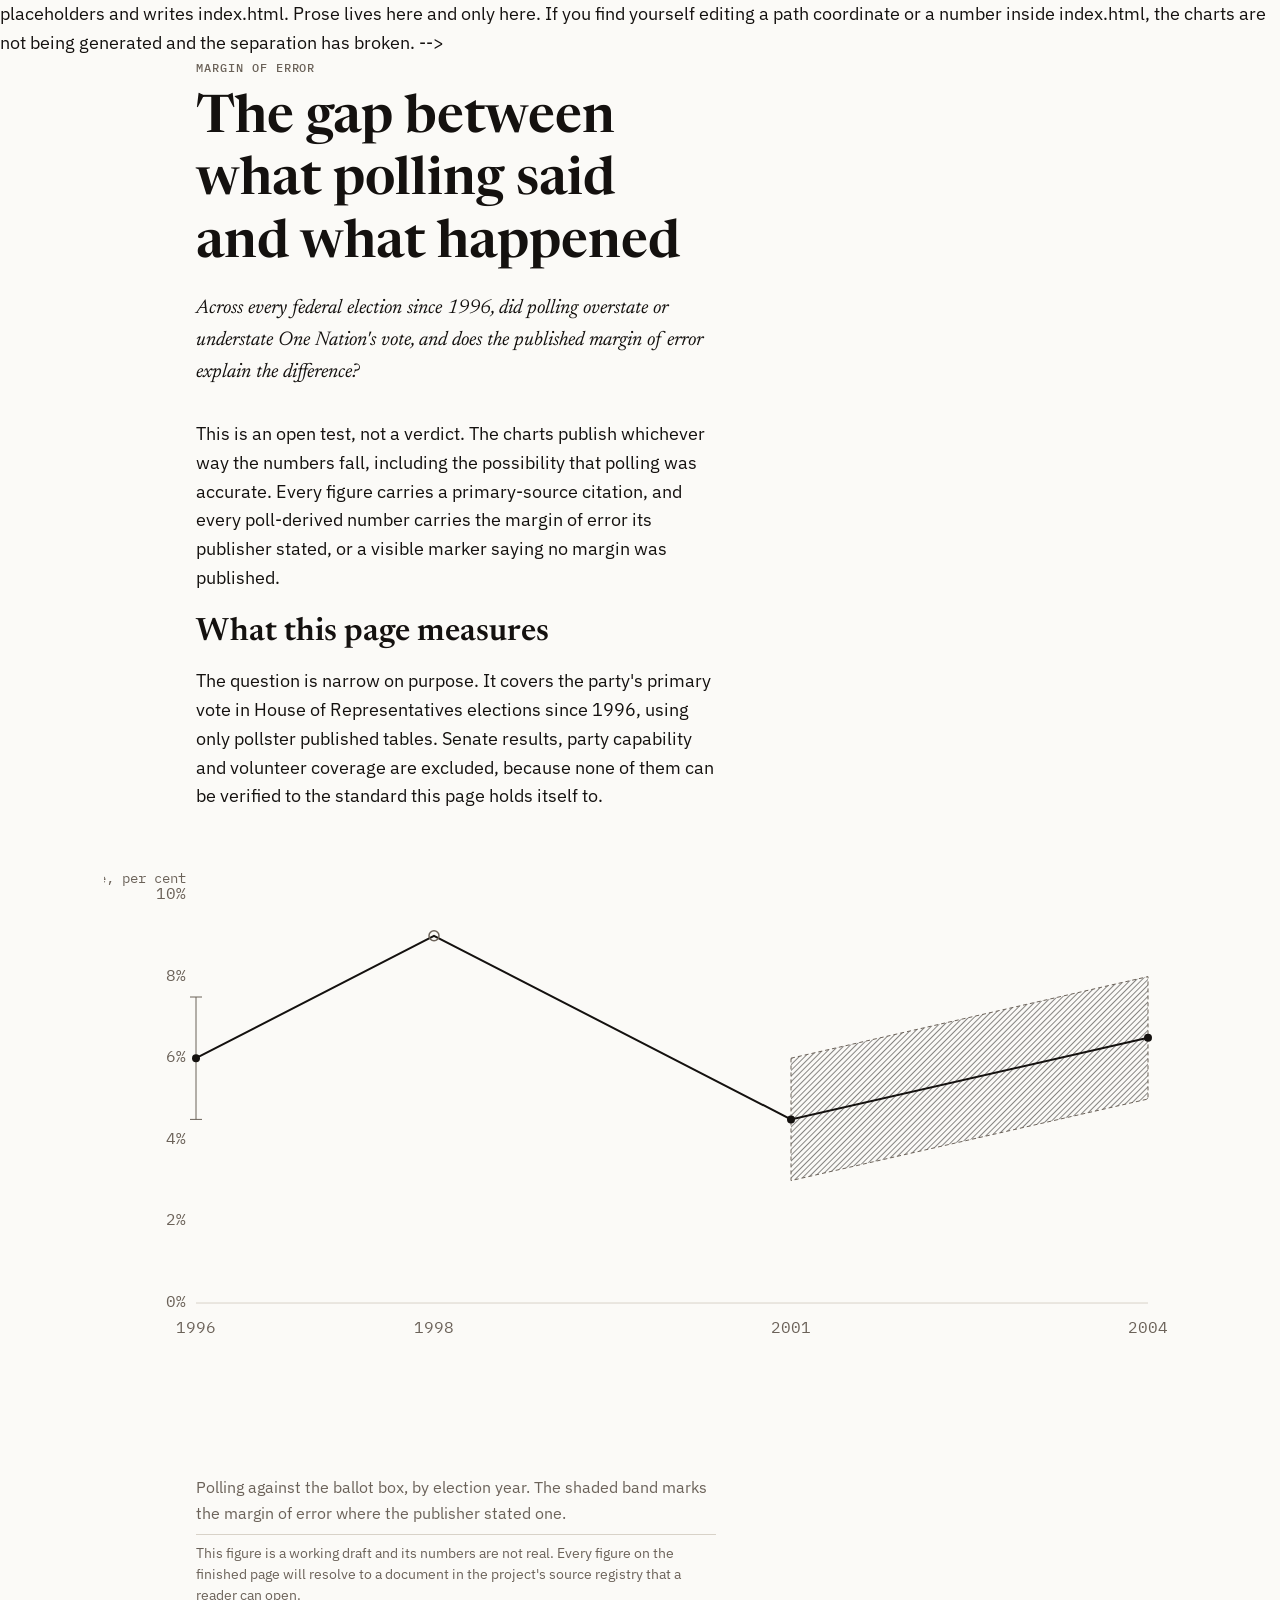
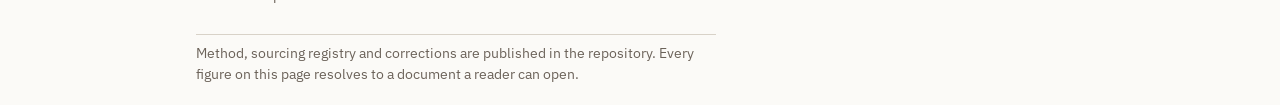
==== index.html @ a5b6f218 "Add page shell and Python chart generators Builds the page from a hand-written template with build-t" ====
<!DOCTYPE html>
<!--
  TEMPLATE. Hand-written. Never generated, never hand-edited in output form.

  The build injects <svg> blocks at <!-- chart:NN --> placeholders and writes
  index.html. Prose lives here and only here. If you find yourself editing a
  path coordinate or a number inside index.html, the charts are not being
  generated and the separation has broken.
-->
<html lang="en-AU">
  <head>
    <meta charset="utf-8" />
    <meta name="viewport" content="width=device-width, initial-scale=1" />
    <title>Margin of Error</title>
    <meta
      name="description"
      content="Does polling overstate or understate One Nation's vote, and does the published margin of error explain the gap?"
    />
    <link rel="stylesheet" href="src/margin-of-error.css" />
    <!-- Roman faces are on the critical path, so preloading them is what
         protects LCP at the raised 400KB budget. The italic is not preloaded
         because pull quotes sit below the fold.

         crossorigin is REQUIRED here and must stay. A woff2 @font-face request
         is made in CORS-anonymous mode, so a preload without crossorigin is
         not matched to it: the browser fetches the font twice and throws the
         preloaded copy away. Verified in the network panel. -->
    <link
      rel="preload"
      href="assets/fonts/newsreader-latin-opsz-normal.woff2"
      as="font"
      type="font/woff2"
      crossorigin
    />
    <link
      rel="preload"
      href="assets/fonts/ibm-plex-sans-latin-wght-normal.woff2"
      as="font"
      type="font/woff2"
      crossorigin
    />
    <link
      rel="preload"
      href="assets/fonts/ibm-plex-mono-latin-400-normal.woff2"
      as="font"
      type="font/woff2"
      crossorigin
    />
  </head>
  <body>
    <header class="layout">
      <div class="col-prose">
        <p class="kicker">Margin of Error</p>
        <h1>The gap between what polling said and what happened</h1>
        <p class="lede">
          Across every federal election since 1996, did polling overstate or
          understate One Nation's vote, and does the published margin of error
          explain the difference?
        </p>
        <p class="measure">
          This is an open test, not a verdict. The charts publish whichever way
          the numbers fall, including the possibility that polling was accurate.
          Every figure carries a primary-source citation, and every poll-derived
          number carries the margin of error its publisher stated, or a visible
          marker saying no margin was published.
        </p>
      </div>
    </header>

    <main class="layout">
      <section class="col-prose" aria-labelledby="method-heading">
        <h2 id="method-heading">What this page measures</h2>
        <p>
          The question is narrow on purpose. It covers the party's primary vote
          in House of Representatives elections since 1996, using only pollster
          published tables. Senate results, party capability and volunteer
          coverage are excluded, because none of them can be verified to the
          standard this page holds itself to.
        </p>
      </section>

      <!-- Charts are siblings of the prose section, not children of it.

           A figure nested inside .col-prose is trapped in columns 2 to 8 and
           can never reach the 1120px breakout track: measured at 1280px, the
           chart rendered 520px wide with 16px labels scaling to 7.4px. The
           caption and source note live in the following .col-prose block, so
           the reading order stays heading, prose, figure, caption. -->
      <figure class="col-full" data-chart="01">
  <svg xmlns="http://www.w3.org/2000/svg" viewBox="0 0 1072 520" class="chart" role="img" aria-labelledby="chart-01-title chart-01-desc" data-unsourced="true" font-family="IBM Plex Mono, ui-monospace, monospace" style="aspect-ratio: 1072 / 520; font-variant-numeric: tabular-nums">
  <title id="chart-01-title">One Nation primary vote intention, polls by year, with published margins of error. Placeholder figures, not published.</title>
  <desc id="chart-01-desc">A time series of poll estimates from 1996 to 2004 plotted against election year. 3 of 4 polls carry a published margin of error, drawn as a hatched band where two or more are adjacent, and as a capped vertical whisker where a single bounded poll stands alone. 1 poll published no margin of error and is drawn as an open circle, with no interval imputed. The y axis runs from 0 to 10 per cent and is not truncated. Fills use the page semantic tokens. These are placeholder figures and are not published.</desc>
  <defs><pattern id="hatch-mo" width="4" height="4" patternUnits="userSpaceOnUse" patternTransform="rotate(45)"><line x1="0" y1="0" x2="0" y2="4" stroke="currentColor" stroke-width="1" /></pattern></defs>
  <line x1="92" y1="440.0" x2="1044" y2="440.0" stroke="var(--color-rule)" stroke-width="1" />
  <text x="82" y="444.0" text-anchor="end" font-size="16" fill="var(--color-ink-muted)">0%</text>
  <text x="82" y="362.4" text-anchor="end" font-size="16" fill="var(--color-ink-muted)">2%</text>
  <text x="82" y="280.8" text-anchor="end" font-size="16" fill="var(--color-ink-muted)">4%</text>
  <text x="82" y="199.2" text-anchor="end" font-size="16" fill="var(--color-ink-muted)">6%</text>
  <text x="82" y="117.6" text-anchor="end" font-size="16" fill="var(--color-ink-muted)">8%</text>
  <text x="82" y="36.0" text-anchor="end" font-size="16" fill="var(--color-ink-muted)">10%</text>
  <line x1="92.0" y1="256.4" x2="92.0" y2="134.0" stroke="var(--band-edge)" stroke-width="1" /><line x1="86.0" y1="256.4" x2="98.0" y2="256.4" stroke="var(--band-edge)" stroke-width="1" /><line x1="86.0" y1="134.0" x2="98.0" y2="134.0" stroke="var(--band-edge)" stroke-width="1" />
  <polygon points="687.0,195.2 1044.0,113.6 1044.0,236.0 687.0,317.6" fill="url(#hatch-mo)" color="var(--color-ink-muted)" stroke="var(--band-edge)" stroke-width="1" stroke-dasharray="4 3" />
  <polyline points="92.0,195.2 330.0,72.8 687.0,256.4 1044.0,174.8" fill="none" stroke="var(--color-ink)" stroke-width="2" data-draw-path />
  <circle cx="92.0" cy="195.2" r="4" fill="var(--color-ink)" />
  <circle cx="330.0" cy="72.8" r="5" fill="none" stroke="var(--color-ink-muted)" stroke-width="1.5" />
  <circle cx="687.0" cy="256.4" r="4" fill="var(--color-ink)" />
  <circle cx="1044.0" cy="174.8" r="4" fill="var(--color-ink)" />
  <text x="92.0" y="470" text-anchor="middle" font-size="16" fill="var(--color-ink-muted)">1996</text>
  <text x="330.0" y="470" text-anchor="middle" font-size="16" fill="var(--color-ink-muted)">1998</text>
  <text x="687.0" y="470" text-anchor="middle" font-size="16" fill="var(--color-ink-muted)">2001</text>
  <text x="1044.0" y="470" text-anchor="middle" font-size="16" fill="var(--color-ink-muted)">2004</text>
  <text x="82" y="20" text-anchor="end" font-size="14" fill="var(--color-ink-muted)">Primary vote, per cent</text>
  </svg>
    <svg xmlns="http://www.w3.org/2000/svg" viewBox="0 0 420 460" class="chart chart-narrow" role="img" aria-labelledby="chart-01-title-narrow chart-01-desc" data-unsourced="true" font-family="IBM Plex Mono, ui-monospace, monospace" style="aspect-ratio: 420 / 460; font-variant-numeric: tabular-nums">
  <title id="chart-01-title-narrow">One Nation primary vote intention, polls by year, with published margins of error. Placeholder figures, not published.</title>
  <desc id="chart-01-desc-narrow">A time series of poll estimates from 1996 to 2004 plotted against election year. 3 of 4 polls carry a published margin of error, drawn as a capped vertical whisker where a single bounded poll stands alone. 1 poll published no margin of error and is drawn as an open circle, with no interval imputed. The y axis runs from 0 to 10 per cent and is not truncated. Fills use the page semantic tokens. These are placeholder figures and are not published.</desc>
  <defs><pattern id="hatch-mo-narrow" width="4" height="4" patternUnits="userSpaceOnUse" patternTransform="rotate(45)"><line x1="0" y1="0" x2="0" y2="4" stroke="currentColor" stroke-width="1" /></pattern></defs>
  <line x1="52" y1="392.0" x2="404" y2="392.0" stroke="var(--color-rule)" stroke-width="1" />
  <text x="42" y="396.0" text-anchor="end" font-size="16" fill="var(--color-ink-muted)">0%</text>
  <text x="42" y="250.4" text-anchor="end" font-size="16" fill="var(--color-ink-muted)">4%</text>
  <text x="42" y="104.8" text-anchor="end" font-size="16" fill="var(--color-ink-muted)">8%</text>
  <line x1="52.0" y1="228.2" x2="52.0" y2="119.0" stroke="var(--band-edge)" stroke-width="1" /><line x1="46.0" y1="228.2" x2="58.0" y2="228.2" stroke="var(--band-edge)" stroke-width="1" /><line x1="46.0" y1="119.0" x2="58.0" y2="119.0" stroke="var(--band-edge)" stroke-width="1" />
  <polygon points="272.0,173.6 404.0,100.8 404.0,210.0 272.0,282.8" fill="url(#hatch-mo-narrow)" color="var(--color-ink-muted)" stroke="var(--band-edge)" stroke-width="1" stroke-dasharray="4 3" />
  <polyline points="52.0,173.6 140.0,64.4 272.0,228.2 404.0,155.4" fill="none" stroke="var(--color-ink)" stroke-width="2" data-draw-path />
  <circle cx="52.0" cy="173.6" r="4" fill="var(--color-ink)" />
  <circle cx="140.0" cy="64.4" r="5" fill="none" stroke="var(--color-ink-muted)" stroke-width="1.5" />
  <circle cx="272.0" cy="228.2" r="4" fill="var(--color-ink)" />
  <circle cx="404.0" cy="155.4" r="4" fill="var(--color-ink)" />
  <text x="52.0" y="422" text-anchor="middle" font-size="16" fill="var(--color-ink-muted)">1996</text>
  <text x="272.0" y="422" text-anchor="middle" font-size="16" fill="var(--color-ink-muted)">2001</text>
  </svg>
</figure>

      <div class="col-prose">
        <figcaption class="figure-caption">
          Polling against the ballot box, by election year. The shaded band
          marks the margin of error where the publisher stated one.
        </figcaption>
        <p class="source-note">
          This figure is a working draft and its numbers are not real. Every
          figure on the finished page will resolve to a document in the
          project's source registry that a reader can open.
        </p>
      </div>
    </main>

    <footer class="layout">
      <div class="col-prose">
        <p class="source-note">
          Method, sourcing registry and corrections are published in the
          repository. Every figure on this page resolves to a document a reader
          can open.
        </p>
      </div>
    </footer>

    <script src="src/motion.js" type="module"></script>
  </body>
</html>
</content>
---- src/margin-of-error.css ----
/* Margin of Error — page shell
 *
 * Tokens only. Every value below is taken from DESIGN.md. No raw hex outside
 * :root, no literal px outside the spacing table, no framework.
 */

/* ---------- Fonts ---------- */

@font-face {
  font-family: "Newsreader";
  /* opsz cut carries wght 200-800 AND opsz 6-72 (default 18). Verified with
     fontTools. It supersedes the wght-only cut, it is not an addition. */
  src: url("../assets/fonts/newsreader-latin-opsz-normal.woff2")
    format("woff2-variations");
  font-weight: 200 800;
  font-style: normal;
  font-display: swap;
  unicode-range: U+0000-00FF, U+0131, U+0152-0153, U+02BB-02BC, U+02C6, U+02DA,
    U+02DC, U+0304, U+0308, U+0329, U+2000-206F, U+20AC, U+2122, U+2191, U+2193,
    U+2212, U+2215, U+FEFF, U+FFFD;
}

@font-face {
  font-family: "Newsreader";
  src: url("../assets/fonts/newsreader-latin-opsz-italic.woff2")
    format("woff2-variations");
  font-weight: 200 800;
  font-style: italic;
  font-display: swap;
  unicode-range: U+0000-00FF, U+0131, U+0152-0153, U+02BB-02BC, U+02C6, U+02DA,
    U+02DC, U+0304, U+0308, U+0329, U+2000-206F, U+20AC, U+2122, U+2191, U+2193,
    U+2212, U+2215, U+FEFF, U+FFFD;
}

@font-face {
  font-family: "IBM Plex Sans";
  src: url("../assets/fonts/ibm-plex-sans-latin-wght-normal.woff2")
    format("woff2-variations");
  font-weight: 100 700;
  font-style: normal;
  font-display: swap;
  unicode-range: U+0000-00FF, U+0131, U+0152-0153, U+02BB-02BC, U+02C6, U+02DA,
    U+02DC, U+0304, U+0308, U+0329, U+2000-206F, U+20AC, U+2122, U+2191, U+2193,
    U+2212, U+2215, U+FEFF, U+FFFD;
}

@font-face {
  font-family: "IBM Plex Mono";
  src: url("../assets/fonts/ibm-plex-mono-latin-400-normal.woff2") format("woff2");
  font-weight: 400;
  font-style: normal;
  font-display: swap;
  unicode-range: U+0000-00FF, U+0131, U+0152-0153, U+02BB-02BC, U+02C6, U+02DA,
    U+02DC, U+0304, U+0308, U+0329, U+2000-206F, U+20AC, U+2122, U+2191, U+2193,
    U+2212, U+2215, U+FEFF, U+FFFD;
}

@font-face {
  font-family: "IBM Plex Mono";
  src: url("../assets/fonts/ibm-plex-mono-latin-500-normal.woff2") format("woff2");
  font-weight: 500;
  font-style: normal;
  font-display: swap;
  unicode-range: U+0000-00FF, U+0131, U+0152-0153, U+02BB-02BC, U+02C6, U+02DA,
    U+02DC, U+0304, U+0308, U+0329, U+2000-206F, U+20AC, U+2122, U+2191, U+2193,
    U+2212, U+2215, U+FEFF, U+FFFD;
}

/* ---------- Tokens ---------- */

:root {
  /* Colour */
  --color-paper: #fbfaf7;
  --color-paper-raised: #f2efe9;
  --color-ink: #14110f;
  --color-ink-muted: #6b6259;
  --color-rule: #d8d2c8;
  --color-accent: #2b4c7e;
  --color-gain: #0f7b6c;
  --color-loss: #c1443a;

  /* Uncertainty */
  --band-fill: rgba(20, 17, 15, 0.07);
  --band-edge: var(--color-ink-muted);

  /* Spacing, 4px base */
  --space-1: 4px;
  --space-2: 8px;
  --space-3: 12px;
  --space-4: 16px;
  --space-5: 20px;
  --space-6: 24px;
  --space-8: 32px;
  --space-10: 40px;
  --space-12: 48px;
  --space-16: 64px;

  /* Type */
  --face-display: "Newsreader", Georgia, serif;
  --face-body: "IBM Plex Sans", system-ui, sans-serif;
  --face-figure: "IBM Plex Mono", ui-monospace, monospace;

  /* Layout */
  --measure: 66ch;
  --track-prose: 720px;
  --track-full: 1120px;
  --hairline: 1px solid var(--color-rule);
}

/* ---------- Reset, minimal ---------- */

*,
*::before,
*::after {
  box-sizing: border-box;
}

html {
  -webkit-text-size-adjust: 100%;
}

body {
  margin: 0;
  background: var(--color-paper);
  color: var(--color-ink);
  font-family: var(--face-body);
  font-size: 18px;
  line-height: 1.6;
  /* Prose wants lower stroke contrast than a headline. */
  font-variation-settings: "opsz" 14;
}

img,
svg {
  display: block;
  max-width: 100%;
}

/* ---------- Grid ---------- */

/* One column by default, six from 640px, twelve from 960px. */
.layout {
  display: grid;
  grid-template-columns: 1fr;
  gap: var(--space-8);
  max-width: var(--track-full);
  margin-inline: auto;
  padding-inline: var(--space-5);
}

@media (min-width: 640px) {
  .layout {
    grid-template-columns: repeat(6, 1fr);
    padding-inline: var(--space-6);
  }
}

@media (min-width: 960px) {
  .layout {
    grid-template-columns: repeat(12, 1fr);
  }
}

.col-prose,
.col-full {
  grid-column: 1 / -1;
}

@media (min-width: 960px) {
  /* Prose sits in the centre six of twelve. */
  .col-prose {
    grid-column: 2 / 8;
  }
}

/* ---------- Typography ---------- */

h1,
h2,
h3 {
  font-family: var(--face-display);
  font-weight: 600;
  line-height: 1.2;
  margin-block: 0 var(--space-4);
  text-wrap: balance;
}

h1 {
  font-size: 2.5rem;
  /* A headline is the case the optical axis exists for. */
  font-variation-settings: "opsz" 60;
}

h2 {
  font-size: 1.75rem;
  font-variation-settings: "opsz" 32;
}

h3 {
  font-size: 1.25rem;
  font-variation-settings: "opsz" 20;
}

@media (min-width: 960px) {
  h1 {
    font-size: 3.25rem;
    font-variation-settings: "opsz" 72;
  }

  h2 {
    font-size: 2rem;
    font-variation-settings: "opsz" 36;
  }
}

p,
ul,
ol {
  margin-block: 0 var(--space-5);
}

p {
  max-width: var(--measure);
}

a {
  color: var(--color-accent);
  text-underline-offset: 2px;
}

/* Kicker and axis units only. Never for something a reader must read. */
.kicker {
  font-family: var(--face-figure);
  font-size: 0.75rem;
  font-weight: 500;
  letter-spacing: 0.08em;
  text-transform: uppercase;
  color: var(--color-ink-muted);
  margin-block: 0 var(--space-3);
}

.lede {
  font-family: var(--face-display);
  font-size: 1.25rem;
  font-style: italic;
  font-variation-settings: "opsz" 18;
  max-width: var(--measure);
  margin-block: 0 var(--space-8);
}

/* ---------- Figures ---------- */

figure {
  /* margin-block alone leaves the browser default 40px inline margins, which
     pushed the figure past the viewport at 320px. Measured. */
  margin: 0 0 var(--space-12);
}

figcaption {
  font-size: 1rem;
  color: var(--color-ink-muted);
  max-width: var(--measure);
  margin-block-start: var(--space-3);
}

/* A caption for a figure that lives outside the prose column. It keeps the
   reading order (heading, prose, chart, caption, source) while the chart
   itself takes the full breakout track. */
.figure-caption {
  font-size: 1rem;
  color: var(--color-ink-muted);
  max-width: var(--measure);
  margin-block: var(--space-3) 0;
}

/* The source note is part of the figure, never collected into a footer. */
.source-note {
  font-size: 0.875rem;
  line-height: 1.5;
  color: var(--color-ink-muted);
  border-top: var(--hairline);
  padding-top: var(--space-2);
  margin-block-start: var(--space-2);
  max-width: var(--measure);
}

.source-note a {
  color: var(--color-ink-muted);
  text-decoration-thickness: 1px;
  /* Long AEC URLs must not blow out the measure. */
  overflow-wrap: anywhere;
}

/* Figures occupy their grid track regardless of what the chart inside does.

   Load-bearing, and found by measuring in a browser rather than reading the
   CSS. A <figure> is sized by its content, and an <svg> carrying only a
   viewBox with no width attribute is a replaced element that falls back to the
   300x150 default. The figure therefore collapsed to 185px inside a 285px
   column, and 16px axis labels scaled to about 2.6px at a 320px viewport.

   The fix is width: 100% on the figure, so the track sets the width and the
   SVG resolves against it. The generator additionally emits an explicit
   aspect-ratio, so the box always matches the viewBox. */
.col-full {
  width: 100%;
  min-width: 0;
}

/* A generated SVG scales to any track with no JS. */
.chart {
  width: 100%;
  height: auto;
}

/* Narrow chart variant.

   A chart generator emits a second, narrower SVG for phones, because a 1120px
   chart scaled into a 265px column renders 16px labels at about 3.8px. The
   wide element is hidden below 640px and the narrow one is hidden above it.
   The wide variant stays in the accessibility tree at every width, so a screen
   reader always finds a chart. Breakpoint matches the grid change in DESIGN.md
   and the width the narrow viewBox was tuned for (see task 0008). */
figure .chart-narrow {
  display: none;
}

@media (max-width: 639px) {
  figure .chart-narrow {
    display: block;
  }

  /* Hide only the wide sibling, never the narrow one. */
  figure[data-chart] > .chart:not(.chart-narrow) {
    display: none;
  }
}

/* ---------- Focus ---------- */

:focus-visible {
  outline: 2px solid var(--color-accent);
  outline-offset: 2px;
}

/* ---------- Motion ---------- */

[data-motion] {
  opacity: 0;
  transition: opacity 240ms linear;
}

[data-motion][data-motion-state="shown"],
[data-motion][data-motion-state="done"] {
  opacity: 1;
}

[data-draw-path] {
  transition: stroke-dashoffset 600ms linear;
}

@media (prefers-reduced-motion: reduce) {
  [data-motion] {
    opacity: 1;
    transition: none;
  }

  [data-draw-path] {
    transition: none;
  }
}

/* ---------- Print ---------- */

@media print {
  :root {
    --color-paper: #ffffff;
    --color-paper-raised: #ffffff;
  }

  body {
    font-size: 11pt;
  }

  /* Expand the hatch so a greyscale printer keeps the texture. */
  svg {
    -webkit-print-color-adjust: exact;
    print-color-adjust: exact;
  }

  /* Print the full URL, not just the source name. */
  .source-note a[href^="http"]::after {
    content: " (" attr(href) ")";
    font-family: var(--face-figure);
    font-size: 8pt;
    color: var(--color-ink-muted);
    overflow-wrap: anywhere;
  }

  figure {
    break-inside: avoid;
    page-break-inside: avoid;
  }

  h1,
  h2,
  h3 {
    break-after: avoid;
    page-break-after: avoid;
  }

  [data-motion] {
    opacity: 1;
  }

  @page {
    size: A4 portrait;
    margin: 18mm 16mm;
  }
}
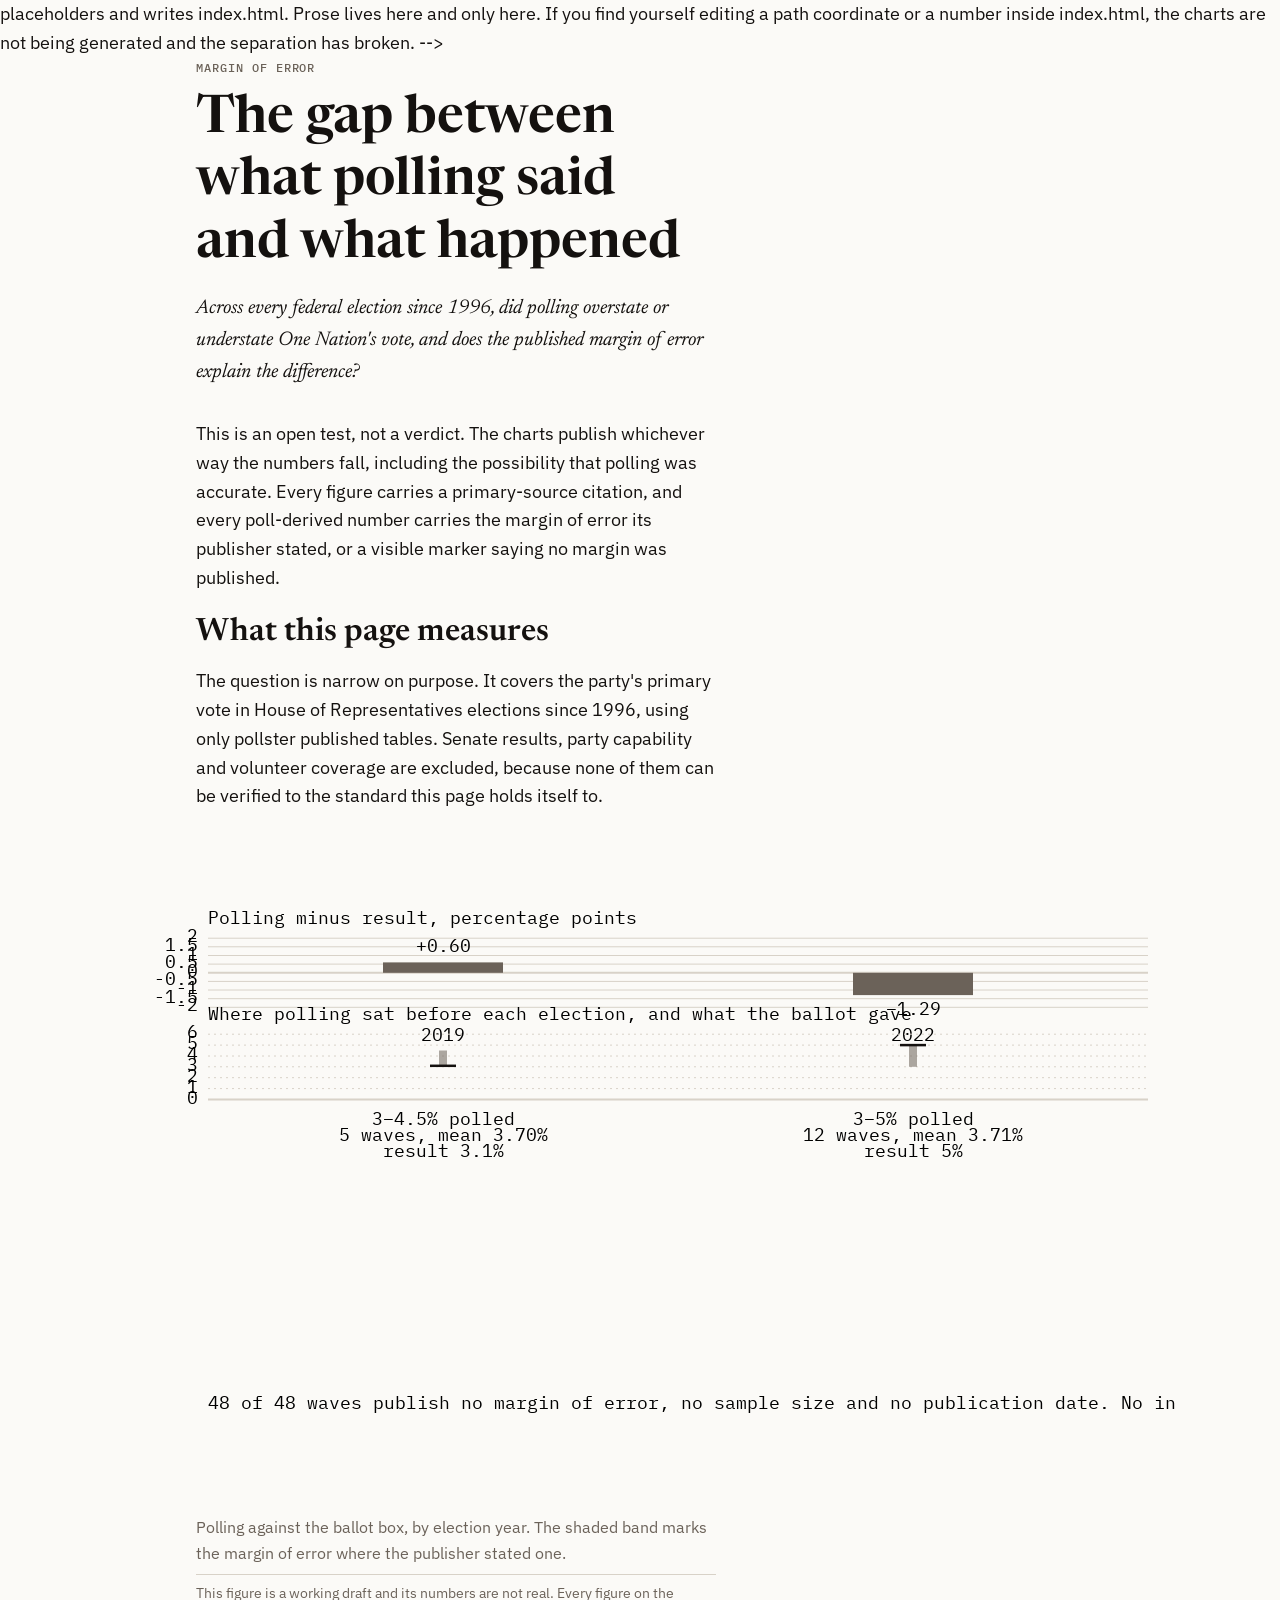
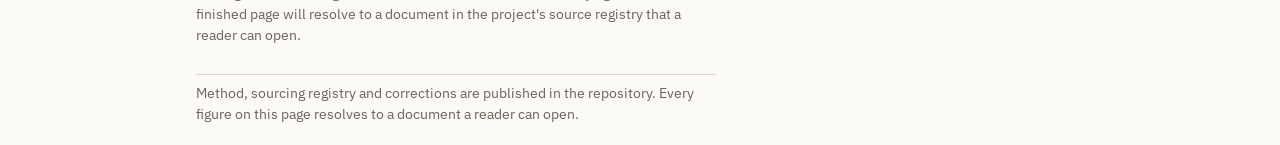
==== commit f3e7fb6f: "Build Chart 01 from ingested polling data Two panels in one figure so the claim and its evidence rea" ====
--- a/index.html
+++ b/index.html
@@ -87,47 +87,110 @@
            caption and source note live in the following .col-prose block, so
            the reading order stays heading, prose, figure, caption. -->
       <figure class="col-full" data-chart="01">
-  <svg xmlns="http://www.w3.org/2000/svg" viewBox="0 0 1072 520" class="chart" role="img" aria-labelledby="chart-01-title chart-01-desc" data-unsourced="true" font-family="IBM Plex Mono, ui-monospace, monospace" style="aspect-ratio: 1072 / 520; font-variant-numeric: tabular-nums">
-  <title id="chart-01-title">One Nation primary vote intention, polls by year, with published margins of error. Placeholder figures, not published.</title>
-  <desc id="chart-01-desc">A time series of poll estimates from 1996 to 2004 plotted against election year. 3 of 4 polls carry a published margin of error, drawn as a hatched band where two or more are adjacent, and as a capped vertical whisker where a single bounded poll stands alone. 1 poll published no margin of error and is drawn as an open circle, with no interval imputed. The y axis runs from 0 to 10 per cent and is not truncated. Fills use the page semantic tokens. These are placeholder figures and are not published.</desc>
-  <defs><pattern id="hatch-mo" width="4" height="4" patternUnits="userSpaceOnUse" patternTransform="rotate(45)"><line x1="0" y1="0" x2="0" y2="4" stroke="currentColor" stroke-width="1" /></pattern></defs>
-  <line x1="92" y1="440.0" x2="1044" y2="440.0" stroke="var(--color-rule)" stroke-width="1" />
-  <text x="82" y="444.0" text-anchor="end" font-size="16" fill="var(--color-ink-muted)">0%</text>
-  <text x="82" y="362.4" text-anchor="end" font-size="16" fill="var(--color-ink-muted)">2%</text>
-  <text x="82" y="280.8" text-anchor="end" font-size="16" fill="var(--color-ink-muted)">4%</text>
-  <text x="82" y="199.2" text-anchor="end" font-size="16" fill="var(--color-ink-muted)">6%</text>
-  <text x="82" y="117.6" text-anchor="end" font-size="16" fill="var(--color-ink-muted)">8%</text>
-  <text x="82" y="36.0" text-anchor="end" font-size="16" fill="var(--color-ink-muted)">10%</text>
-  <line x1="92.0" y1="256.4" x2="92.0" y2="134.0" stroke="var(--band-edge)" stroke-width="1" /><line x1="86.0" y1="256.4" x2="98.0" y2="256.4" stroke="var(--band-edge)" stroke-width="1" /><line x1="86.0" y1="134.0" x2="98.0" y2="134.0" stroke="var(--band-edge)" stroke-width="1" />
-  <polygon points="687.0,195.2 1044.0,113.6 1044.0,236.0 687.0,317.6" fill="url(#hatch-mo)" color="var(--color-ink-muted)" stroke="var(--band-edge)" stroke-width="1" stroke-dasharray="4 3" />
-  <polyline points="92.0,195.2 330.0,72.8 687.0,256.4 1044.0,174.8" fill="none" stroke="var(--color-ink)" stroke-width="2" data-draw-path />
-  <circle cx="92.0" cy="195.2" r="4" fill="var(--color-ink)" />
-  <circle cx="330.0" cy="72.8" r="5" fill="none" stroke="var(--color-ink-muted)" stroke-width="1.5" />
-  <circle cx="687.0" cy="256.4" r="4" fill="var(--color-ink)" />
-  <circle cx="1044.0" cy="174.8" r="4" fill="var(--color-ink)" />
-  <text x="92.0" y="470" text-anchor="middle" font-size="16" fill="var(--color-ink-muted)">1996</text>
-  <text x="330.0" y="470" text-anchor="middle" font-size="16" fill="var(--color-ink-muted)">1998</text>
-  <text x="687.0" y="470" text-anchor="middle" font-size="16" fill="var(--color-ink-muted)">2001</text>
-  <text x="1044.0" y="470" text-anchor="middle" font-size="16" fill="var(--color-ink-muted)">2004</text>
-  <text x="82" y="20" text-anchor="end" font-size="14" fill="var(--color-ink-muted)">Primary vote, per cent</text>
+  <svg xmlns="http://www.w3.org/2000/svg" viewBox="0 0 1072 560" class="chart" role="img" aria-labelledby="chart-01-title chart-01-desc" data-source-id="roymorgan-pvi" font-family="IBM Plex Mono, ui-monospace, monospace" style="aspect-ratio: 1072 / 560; font-variant-numeric: tabular-nums">
+  <title id="chart-01-title">Polling against the result, One Nation primary vote, federal elections 2019 and 2022</title>
+  <desc id="chart-01-desc">A two-panel chart. The upper panel shows polling minus result in percentage points for 2 federal elections, drawn from a zero rule so the axis is centred on the quantity being measured. The lower panel shows, for each election, the span of polling values published in the preceding waves as a vertical bar, the mean of those waves, and the result marked as a horizontal rule. For 2019, polling averaged 3.70 per cent across the 5 waves before the election and the party recorded 3.1 per cent, so polling overstated it by 0.60 points. For 2022, polling averaged 3.71 per cent across the 12 waves before the election and the party recorded 5 per cent, so polling understated it by 1.29 points. Based on 48 fortnightly waves published between 2018 and 2022. No wave carries a published margin of error, sample size or publication date, so no uncertainty interval is drawn and none is imputed. The span is not a time series: these are fortnightly snapshots and nothing is claimed about the values between them.</desc>
+  <defs><pattern id="hatch-mo" width="4" height="4" patternUnits="userSpaceOnUse" patternTransform="rotate(45)"><line x1="0" y1="0" x2="0" y2="4" stroke="currentColor" stroke-width="1" /></pattern><pattern id="hatch-mo-print" width="6" height="6" patternUnits="userSpaceOnUse" patternTransform="rotate(45)"><line x1="0" y1="0" x2="0" y2="6" stroke="currentColor" stroke-width="1.6" /></pattern><marker id="result-mark" viewBox="0 0 10 10" refX="5" refY="5" markerWidth="7" markerHeight="7" orient="auto"><path d="M 0 0 L 10 5 L 0 10 z" fill="var(--color-ink)" /></marker></defs>
+  <text x="104" y="61.2" class="panel-title">Polling minus result, percentage points</text>
+  <line x1="104" y1="144.3" x2="1044" y2="144.3" stroke="var(--color-rule)" stroke-width="1" />
+  <text x="94" y="148.3" text-anchor="end" class="tick">-2</text>
+  <line x1="104" y1="135.7" x2="1044" y2="135.7" stroke="var(--color-rule)" stroke-width="1" />
+  <text x="94" y="139.7" text-anchor="end" class="tick">-1.5</text>
+  <line x1="104" y1="127.0" x2="1044" y2="127.0" stroke="var(--color-rule)" stroke-width="1" />
+  <text x="94" y="131.0" text-anchor="end" class="tick">-1</text>
+  <line x1="104" y1="118.4" x2="1044" y2="118.4" stroke="var(--color-rule)" stroke-width="1" />
+  <text x="94" y="122.4" text-anchor="end" class="tick">-0.5</text>
+  <line x1="104" y1="109.8" x2="1044" y2="109.8" stroke="var(--color-rule)" stroke-width="2" />
+  <text x="94" y="113.8" text-anchor="end" class="tick">0</text>
+  <line x1="104" y1="101.1" x2="1044" y2="101.1" stroke="var(--color-rule)" stroke-width="1" />
+  <text x="94" y="105.1" text-anchor="end" class="tick">0.5</text>
+  <line x1="104" y1="92.5" x2="1044" y2="92.5" stroke="var(--color-rule)" stroke-width="1" />
+  <text x="94" y="96.5" text-anchor="end" class="tick">1</text>
+  <line x1="104" y1="83.8" x2="1044" y2="83.8" stroke="var(--color-rule)" stroke-width="1" />
+  <text x="94" y="87.8" text-anchor="end" class="tick">1.5</text>
+  <line x1="104" y1="75.2" x2="1044" y2="75.2" stroke="var(--color-rule)" stroke-width="1" />
+  <text x="94" y="79.2" text-anchor="end" class="tick">2</text>
+  <rect x="279.0" y="99.4" width="120.0" height="10.4" fill="var(--color-ink-muted)" />
+  <text x="339.0" y="178.32" text-anchor="middle" class="tick-strong">2019</text>
+  <text x="339.0" y="89.4" text-anchor="middle" class="value">+0.60</text>
+  <rect x="749.0" y="109.8" width="120.0" height="22.3" fill="var(--color-ink-muted)" />
+  <text x="809.0" y="178.32" text-anchor="middle" class="tick-strong">2022</text>
+  <text x="809.0" y="152.1" text-anchor="middle" class="value">−1.29</text>
+  <text x="104" y="157.2" class="panel-title">Where polling sat before each election, and what the ballot gave</text>
+  <line x1="104" y1="236.5" x2="1044" y2="236.5" stroke="var(--color-rule)" stroke-width="2" stroke-dasharray="none" />
+  <text x="94" y="240.5" text-anchor="end" class="tick">0</text>
+  <line x1="104" y1="225.6" x2="1044" y2="225.6" stroke="var(--color-rule)" stroke-width="1" stroke-dasharray="2 4" />
+  <text x="94" y="229.6" text-anchor="end" class="tick">1</text>
+  <line x1="104" y1="214.7" x2="1044" y2="214.7" stroke="var(--color-rule)" stroke-width="1" stroke-dasharray="2 4" />
+  <text x="94" y="218.7" text-anchor="end" class="tick">2</text>
+  <line x1="104" y1="203.8" x2="1044" y2="203.8" stroke="var(--color-rule)" stroke-width="1" stroke-dasharray="2 4" />
+  <text x="94" y="207.8" text-anchor="end" class="tick">3</text>
+  <line x1="104" y1="193.0" x2="1044" y2="193.0" stroke="var(--color-rule)" stroke-width="1" stroke-dasharray="2 4" />
+  <text x="94" y="197.0" text-anchor="end" class="tick">4</text>
+  <line x1="104" y1="182.1" x2="1044" y2="182.1" stroke="var(--color-rule)" stroke-width="1" stroke-dasharray="2 4" />
+  <text x="94" y="186.1" text-anchor="end" class="tick">5</text>
+  <line x1="104" y1="171.2" x2="1044" y2="171.2" stroke="var(--color-rule)" stroke-width="1" stroke-dasharray="2 4" />
+  <text x="94" y="175.2" text-anchor="end" class="tick">6</text>
+  <line x1="339.0" y1="203.8" x2="339.0" y2="187.5" stroke="var(--band-edge)" stroke-width="8" stroke-linecap="butt" opacity="0.55" />
+  <line x1="339.0" y1="196.2" x2="339.0" y2="196.2" stroke="var(--color-ink)" stroke-width="1" />
+  <line x1="326.0" y1="202.8" x2="352.0" y2="202.8" stroke="var(--color-ink)" stroke-width="2.5" />
+  <text x="339.0" y="262.48" text-anchor="middle" class="tick">3&#8211;4.5% polled</text>
+  <text x="339.0" y="278.48" text-anchor="middle" class="tick">5 waves, mean 3.70%</text>
+  <text x="339.0" y="294.48" text-anchor="middle" class="tick-strong">result 3.1%</text>
+  <line x1="809.0" y1="203.8" x2="809.0" y2="182.1" stroke="var(--band-edge)" stroke-width="8" stroke-linecap="butt" opacity="0.55" />
+  <line x1="809.0" y1="196.1" x2="809.0" y2="196.1" stroke="var(--color-ink)" stroke-width="1" />
+  <line x1="796.0" y1="182.1" x2="822.0" y2="182.1" stroke="var(--color-ink)" stroke-width="2.5" />
+  <text x="809.0" y="262.48" text-anchor="middle" class="tick">3&#8211;5% polled</text>
+  <text x="809.0" y="278.48" text-anchor="middle" class="tick">12 waves, mean 3.71%</text>
+  <text x="809.0" y="294.48" text-anchor="middle" class="tick-strong">result 5%</text>
+  <text x="104" y="546" class="footnote">48 of 48 waves publish no margin of error, no sample size and no publication date. No interval is drawn or imputed.</text>
   </svg>
-    <svg xmlns="http://www.w3.org/2000/svg" viewBox="0 0 420 460" class="chart chart-narrow" role="img" aria-labelledby="chart-01-title-narrow chart-01-desc" data-unsourced="true" font-family="IBM Plex Mono, ui-monospace, monospace" style="aspect-ratio: 420 / 460; font-variant-numeric: tabular-nums">
-  <title id="chart-01-title-narrow">One Nation primary vote intention, polls by year, with published margins of error. Placeholder figures, not published.</title>
-  <desc id="chart-01-desc-narrow">A time series of poll estimates from 1996 to 2004 plotted against election year. 3 of 4 polls carry a published margin of error, drawn as a capped vertical whisker where a single bounded poll stands alone. 1 poll published no margin of error and is drawn as an open circle, with no interval imputed. The y axis runs from 0 to 10 per cent and is not truncated. Fills use the page semantic tokens. These are placeholder figures and are not published.</desc>
-  <defs><pattern id="hatch-mo-narrow" width="4" height="4" patternUnits="userSpaceOnUse" patternTransform="rotate(45)"><line x1="0" y1="0" x2="0" y2="4" stroke="currentColor" stroke-width="1" /></pattern></defs>
-  <line x1="52" y1="392.0" x2="404" y2="392.0" stroke="var(--color-rule)" stroke-width="1" />
-  <text x="42" y="396.0" text-anchor="end" font-size="16" fill="var(--color-ink-muted)">0%</text>
-  <text x="42" y="250.4" text-anchor="end" font-size="16" fill="var(--color-ink-muted)">4%</text>
-  <text x="42" y="104.8" text-anchor="end" font-size="16" fill="var(--color-ink-muted)">8%</text>
-  <line x1="52.0" y1="228.2" x2="52.0" y2="119.0" stroke="var(--band-edge)" stroke-width="1" /><line x1="46.0" y1="228.2" x2="58.0" y2="228.2" stroke="var(--band-edge)" stroke-width="1" /><line x1="46.0" y1="119.0" x2="58.0" y2="119.0" stroke="var(--band-edge)" stroke-width="1" />
-  <polygon points="272.0,173.6 404.0,100.8 404.0,210.0 272.0,282.8" fill="url(#hatch-mo-narrow)" color="var(--color-ink-muted)" stroke="var(--band-edge)" stroke-width="1" stroke-dasharray="4 3" />
-  <polyline points="52.0,173.6 140.0,64.4 272.0,228.2 404.0,155.4" fill="none" stroke="var(--color-ink)" stroke-width="2" data-draw-path />
-  <circle cx="52.0" cy="173.6" r="4" fill="var(--color-ink)" />
-  <circle cx="140.0" cy="64.4" r="5" fill="none" stroke="var(--color-ink-muted)" stroke-width="1.5" />
-  <circle cx="272.0" cy="228.2" r="4" fill="var(--color-ink)" />
-  <circle cx="404.0" cy="155.4" r="4" fill="var(--color-ink)" />
-  <text x="52.0" y="422" text-anchor="middle" font-size="16" fill="var(--color-ink-muted)">1996</text>
-  <text x="272.0" y="422" text-anchor="middle" font-size="16" fill="var(--color-ink-muted)">2001</text>
+    <svg xmlns="http://www.w3.org/2000/svg" viewBox="0 0 420 520" class="chart chart-narrow" role="img" aria-labelledby="chart-01-title-narrow chart-01-desc" data-source-id="roymorgan-pvi-narrow" font-family="IBM Plex Mono, ui-monospace, monospace" style="aspect-ratio: 420 / 520; font-variant-numeric: tabular-nums">
+  <title id="chart-01-title-narrow">Polling against the result, One Nation primary vote, federal elections 2019 and 2022</title>
+  <desc id="chart-01-desc-narrow">A two-panel chart. The upper panel shows polling minus result in percentage points for 2 federal elections, drawn from a zero rule so the axis is centred on the quantity being measured. The lower panel shows, for each election, the span of polling values published in the preceding waves as a vertical bar, the mean of those waves, and the result marked as a horizontal rule. For 2019, polling averaged 3.70 per cent across the 5 waves before the election and the party recorded 3.1 per cent, so polling overstated it by 0.60 points. For 2022, polling averaged 3.71 per cent across the 12 waves before the election and the party recorded 5 per cent, so polling understated it by 1.29 points. Based on 48 fortnightly waves published between 2018 and 2022. No wave carries a published margin of error, sample size or publication date, so no uncertainty interval is drawn and none is imputed. The span is not a time series: these are fortnightly snapshots and nothing is claimed about the values between them.</desc>
+  <defs><pattern id="hatch-mo-narrow" width="4" height="4" patternUnits="userSpaceOnUse" patternTransform="rotate(45)"><line x1="0" y1="0" x2="0" y2="4" stroke="currentColor" stroke-width="1" /></pattern><pattern id="hatch-mo-print-narrow" width="6" height="6" patternUnits="userSpaceOnUse" patternTransform="rotate(45)"><line x1="0" y1="0" x2="0" y2="6" stroke="currentColor" stroke-width="1.6" /></pattern><marker id="result-mark-narrow" viewBox="0 0 10 10" refX="5" refY="5" markerWidth="7" markerHeight="7" orient="auto"><path d="M 0 0 L 10 5 L 0 10 z" fill="var(--color-ink)" /></marker></defs>
+  <text x="64" y="57.8" class="panel-title">Polling minus result, percentage points</text>
+  <line x1="64" y1="143.1" x2="404" y2="143.1" stroke="var(--color-rule)" stroke-width="1" />
+  <line x1="64" y1="134.2" x2="404" y2="134.2" stroke="var(--color-rule)" stroke-width="1" />
+  <line x1="64" y1="125.3" x2="404" y2="125.3" stroke="var(--color-rule)" stroke-width="1" />
+  <line x1="64" y1="116.3" x2="404" y2="116.3" stroke="var(--color-rule)" stroke-width="1" />
+  <line x1="64" y1="107.4" x2="404" y2="107.4" stroke="var(--color-rule)" stroke-width="2" />
+  <text x="54" y="111.4" text-anchor="end" class="tick">0</text>
+  <line x1="64" y1="98.5" x2="404" y2="98.5" stroke="var(--color-rule)" stroke-width="1" />
+  <line x1="64" y1="89.6" x2="404" y2="89.6" stroke="var(--color-rule)" stroke-width="1" />
+  <line x1="64" y1="80.7" x2="404" y2="80.7" stroke="var(--color-rule)" stroke-width="1" />
+  <line x1="64" y1="71.8" x2="404" y2="71.8" stroke="var(--color-rule)" stroke-width="1" />
+  <rect x="120.1" y="96.7" width="57.8" height="10.7" fill="var(--color-ink-muted)" />
+  <text x="149.0" y="177.07999999999998" text-anchor="middle" class="tick-strong">2019</text>
+  <text x="149.0" y="86.7" text-anchor="middle" class="value">+0.60</text>
+  <rect x="290.1" y="107.4" width="57.8" height="23.0" fill="var(--color-ink-muted)" />
+  <text x="319.0" y="177.07999999999998" text-anchor="middle" class="tick-strong">2022</text>
+  <text x="319.0" y="150.5" text-anchor="middle" class="value">−1.29</text>
+  <text x="64" y="156.8" class="panel-title">Where polling sat before each election, and what the ballot gave</text>
+  <line x1="64" y1="238.1" x2="404" y2="238.1" stroke="var(--color-rule)" stroke-width="2" stroke-dasharray="none" />
+  <text x="54" y="242.1" text-anchor="end" class="tick">0</text>
+  <line x1="64" y1="226.9" x2="404" y2="226.9" stroke="var(--color-rule)" stroke-width="1" stroke-dasharray="2 4" />
+  <line x1="64" y1="215.7" x2="404" y2="215.7" stroke="var(--color-rule)" stroke-width="1" stroke-dasharray="2 4" />
+  <text x="54" y="219.7" text-anchor="end" class="tick">2</text>
+  <line x1="64" y1="204.5" x2="404" y2="204.5" stroke="var(--color-rule)" stroke-width="1" stroke-dasharray="2 4" />
+  <line x1="64" y1="193.2" x2="404" y2="193.2" stroke="var(--color-rule)" stroke-width="1" stroke-dasharray="2 4" />
+  <text x="54" y="197.2" text-anchor="end" class="tick">4</text>
+  <line x1="64" y1="182.0" x2="404" y2="182.0" stroke="var(--color-rule)" stroke-width="1" stroke-dasharray="2 4" />
+  <line x1="64" y1="170.8" x2="404" y2="170.8" stroke="var(--color-rule)" stroke-width="1" stroke-dasharray="2 4" />
+  <text x="54" y="174.8" text-anchor="end" class="tick">6</text>
+  <line x1="149.0" y1="204.5" x2="149.0" y2="187.6" stroke="var(--band-edge)" stroke-width="8" stroke-linecap="butt" opacity="0.55" />
+  <line x1="149.0" y1="196.6" x2="149.0" y2="196.6" stroke="var(--color-ink)" stroke-width="1" />
+  <line x1="136.0" y1="203.3" x2="162.0" y2="203.3" stroke="var(--color-ink)" stroke-width="2.5" />
+  <text x="149.0" y="264.12" text-anchor="middle" class="tick">3&#8211;4.5% polled</text>
+  <text x="149.0" y="280.12" text-anchor="middle" class="tick">5 waves, mean 3.70%</text>
+  <text x="149.0" y="296.12" text-anchor="middle" class="tick-strong">result 3.1%</text>
+  <line x1="319.0" y1="204.5" x2="319.0" y2="182.0" stroke="var(--band-edge)" stroke-width="8" stroke-linecap="butt" opacity="0.55" />
+  <line x1="319.0" y1="196.5" x2="319.0" y2="196.5" stroke="var(--color-ink)" stroke-width="1" />
+  <line x1="306.0" y1="182.0" x2="332.0" y2="182.0" stroke="var(--color-ink)" stroke-width="2.5" />
+  <text x="319.0" y="264.12" text-anchor="middle" class="tick">3&#8211;5% polled</text>
+  <text x="319.0" y="280.12" text-anchor="middle" class="tick">12 waves, mean 3.71%</text>
+  <text x="319.0" y="296.12" text-anchor="middle" class="tick-strong">result 5%</text>
+  <text x="64" y="506" class="footnote">48 of 48 waves publish no margin of error, no sample size and no publication date. No interval is drawn or imputed.</text>
   </svg>
 </figure>
 
--- a/src/margin-of-error.css
+++ b/src/margin-of-error.css
@@ -382,10 +382,40 @@
     font-size: 11pt;
   }
 
-  /* Expand the hatch so a greyscale printer keeps the texture. */
+  /* Expand the hatch so a greyscale printer keeps the texture.
+
+     DESIGN.md:212. The reason the band is a texture rather than a colour is
+     that it must survive a printer with no colour, so the texture has to
+     survive it too. At the 4px screen pitch the band reads as a hint; the same
+     pitch falls below what paper resolves, and the band prints as flat grey,
+     indistinguishable from a plain fill.
+
+     A media query cannot change a <pattern>'s geometry: width, height and
+     stroke-width are SVG attributes, not CSS properties. So the generator
+     emits both densities and this block swaps the fill, the same
+     two-variants-one-generator contract the charts already use for
+     wide/narrow. Verified in both variants via the --narrow suffix rewrite.
+  */
   svg {
     -webkit-print-color-adjust: exact;
     print-color-adjust: exact;
+  }
+
+  .band {
+    fill: url(#hatch-mo-print);
+  }
+
+  /* The narrow chart's ids are suffixed at build time, so the print pattern
+     needs the matching reference or the band falls back to no fill at all. */
+  .chart-narrow .band {
+    fill: url(#hatch-mo-print-narrow);
+  }
+
+  /* On paper the interval boundary carries the meaning, not the tint, so the
+     dashed edge goes solid and heavier. */
+  .band {
+    stroke-dasharray: none;
+    stroke-width: 1.5;
   }
 
   /* Print the full URL, not just the source name. */
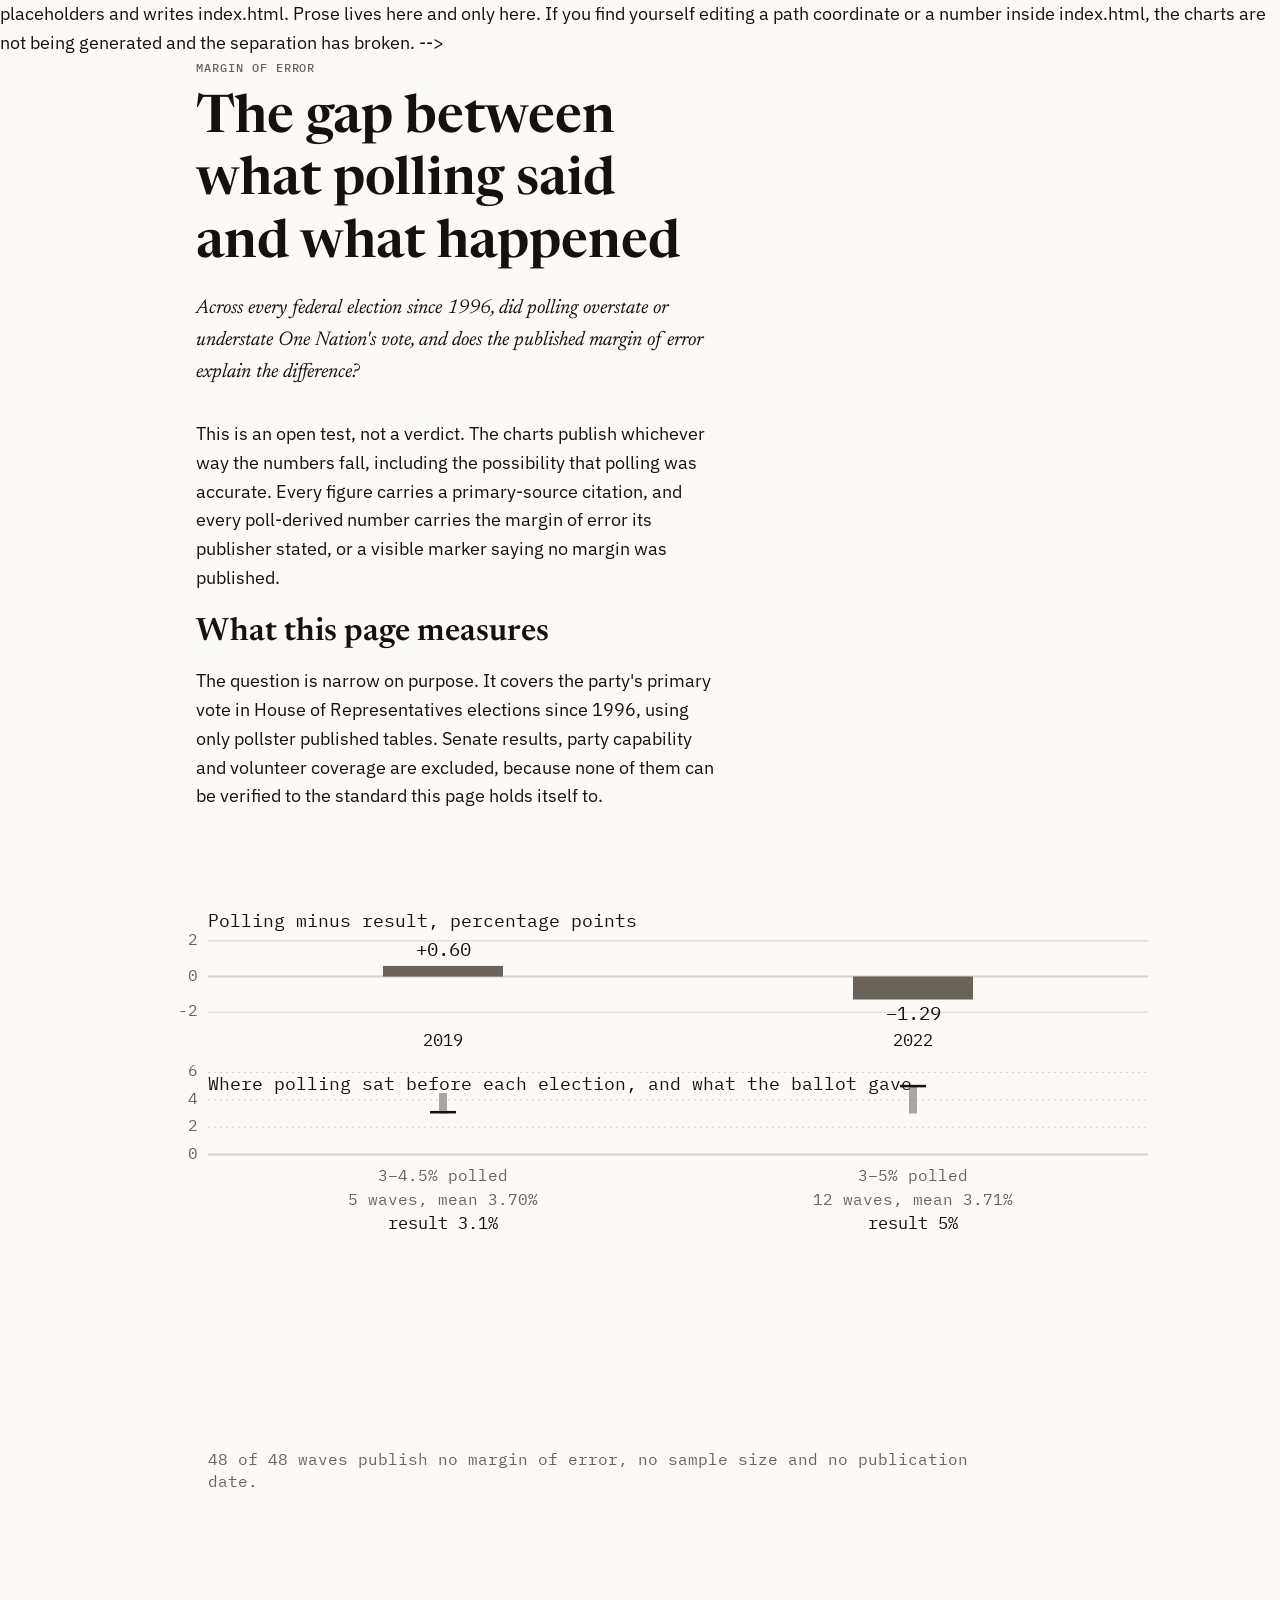
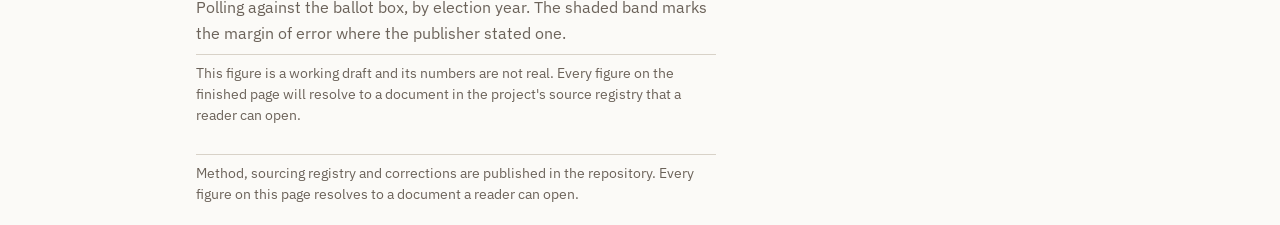
==== commit 49f44e6c: "Fix four layout defects in Chart 01 found by measuring None of these were visible by reading the cod" ====
--- a/index.html
+++ b/index.html
@@ -87,110 +87,85 @@
            caption and source note live in the following .col-prose block, so
            the reading order stays heading, prose, figure, caption. -->
       <figure class="col-full" data-chart="01">
-  <svg xmlns="http://www.w3.org/2000/svg" viewBox="0 0 1072 560" class="chart" role="img" aria-labelledby="chart-01-title chart-01-desc" data-source-id="roymorgan-pvi" font-family="IBM Plex Mono, ui-monospace, monospace" style="aspect-ratio: 1072 / 560; font-variant-numeric: tabular-nums">
+  <svg xmlns="http://www.w3.org/2000/svg" viewBox="0 0 1072 640" class="chart" role="img" aria-labelledby="chart-01-title chart-01-desc" data-source-id="roymorgan-pvi" font-family="IBM Plex Mono, ui-monospace, monospace" style="aspect-ratio: 1072 / 640; font-variant-numeric: tabular-nums">
   <title id="chart-01-title">Polling against the result, One Nation primary vote, federal elections 2019 and 2022</title>
   <desc id="chart-01-desc">A two-panel chart. The upper panel shows polling minus result in percentage points for 2 federal elections, drawn from a zero rule so the axis is centred on the quantity being measured. The lower panel shows, for each election, the span of polling values published in the preceding waves as a vertical bar, the mean of those waves, and the result marked as a horizontal rule. For 2019, polling averaged 3.70 per cent across the 5 waves before the election and the party recorded 3.1 per cent, so polling overstated it by 0.60 points. For 2022, polling averaged 3.71 per cent across the 12 waves before the election and the party recorded 5 per cent, so polling understated it by 1.29 points. Based on 48 fortnightly waves published between 2018 and 2022. No wave carries a published margin of error, sample size or publication date, so no uncertainty interval is drawn and none is imputed. The span is not a time series: these are fortnightly snapshots and nothing is claimed about the values between them.</desc>
   <defs><pattern id="hatch-mo" width="4" height="4" patternUnits="userSpaceOnUse" patternTransform="rotate(45)"><line x1="0" y1="0" x2="0" y2="4" stroke="currentColor" stroke-width="1" /></pattern><pattern id="hatch-mo-print" width="6" height="6" patternUnits="userSpaceOnUse" patternTransform="rotate(45)"><line x1="0" y1="0" x2="0" y2="6" stroke="currentColor" stroke-width="1.6" /></pattern><marker id="result-mark" viewBox="0 0 10 10" refX="5" refY="5" markerWidth="7" markerHeight="7" orient="auto"><path d="M 0 0 L 10 5 L 0 10 z" fill="var(--color-ink)" /></marker></defs>
-  <text x="104" y="61.2" class="panel-title">Polling minus result, percentage points</text>
-  <line x1="104" y1="144.3" x2="1044" y2="144.3" stroke="var(--color-rule)" stroke-width="1" />
-  <text x="94" y="148.3" text-anchor="end" class="tick">-2</text>
-  <line x1="104" y1="135.7" x2="1044" y2="135.7" stroke="var(--color-rule)" stroke-width="1" />
-  <text x="94" y="139.7" text-anchor="end" class="tick">-1.5</text>
-  <line x1="104" y1="127.0" x2="1044" y2="127.0" stroke="var(--color-rule)" stroke-width="1" />
-  <text x="94" y="131.0" text-anchor="end" class="tick">-1</text>
-  <line x1="104" y1="118.4" x2="1044" y2="118.4" stroke="var(--color-rule)" stroke-width="1" />
-  <text x="94" y="122.4" text-anchor="end" class="tick">-0.5</text>
-  <line x1="104" y1="109.8" x2="1044" y2="109.8" stroke="var(--color-rule)" stroke-width="2" />
-  <text x="94" y="113.8" text-anchor="end" class="tick">0</text>
-  <line x1="104" y1="101.1" x2="1044" y2="101.1" stroke="var(--color-rule)" stroke-width="1" />
-  <text x="94" y="105.1" text-anchor="end" class="tick">0.5</text>
-  <line x1="104" y1="92.5" x2="1044" y2="92.5" stroke="var(--color-rule)" stroke-width="1" />
-  <text x="94" y="96.5" text-anchor="end" class="tick">1</text>
-  <line x1="104" y1="83.8" x2="1044" y2="83.8" stroke="var(--color-rule)" stroke-width="1" />
-  <text x="94" y="87.8" text-anchor="end" class="tick">1.5</text>
-  <line x1="104" y1="75.2" x2="1044" y2="75.2" stroke="var(--color-rule)" stroke-width="1" />
-  <text x="94" y="79.2" text-anchor="end" class="tick">2</text>
-  <rect x="279.0" y="99.4" width="120.0" height="10.4" fill="var(--color-ink-muted)" />
-  <text x="339.0" y="178.32" text-anchor="middle" class="tick-strong">2019</text>
-  <text x="339.0" y="89.4" text-anchor="middle" class="value">+0.60</text>
-  <rect x="749.0" y="109.8" width="120.0" height="22.3" fill="var(--color-ink-muted)" />
-  <text x="809.0" y="178.32" text-anchor="middle" class="tick-strong">2022</text>
-  <text x="809.0" y="152.1" text-anchor="middle" class="value">−1.29</text>
-  <text x="104" y="157.2" class="panel-title">Where polling sat before each election, and what the ballot gave</text>
-  <line x1="104" y1="236.5" x2="1044" y2="236.5" stroke="var(--color-rule)" stroke-width="2" stroke-dasharray="none" />
-  <text x="94" y="240.5" text-anchor="end" class="tick">0</text>
-  <line x1="104" y1="225.6" x2="1044" y2="225.6" stroke="var(--color-rule)" stroke-width="1" stroke-dasharray="2 4" />
-  <text x="94" y="229.6" text-anchor="end" class="tick">1</text>
-  <line x1="104" y1="214.7" x2="1044" y2="214.7" stroke="var(--color-rule)" stroke-width="1" stroke-dasharray="2 4" />
-  <text x="94" y="218.7" text-anchor="end" class="tick">2</text>
-  <line x1="104" y1="203.8" x2="1044" y2="203.8" stroke="var(--color-rule)" stroke-width="1" stroke-dasharray="2 4" />
-  <text x="94" y="207.8" text-anchor="end" class="tick">3</text>
-  <line x1="104" y1="193.0" x2="1044" y2="193.0" stroke="var(--color-rule)" stroke-width="1" stroke-dasharray="2 4" />
-  <text x="94" y="197.0" text-anchor="end" class="tick">4</text>
-  <line x1="104" y1="182.1" x2="1044" y2="182.1" stroke="var(--color-rule)" stroke-width="1" stroke-dasharray="2 4" />
-  <text x="94" y="186.1" text-anchor="end" class="tick">5</text>
-  <line x1="104" y1="171.2" x2="1044" y2="171.2" stroke="var(--color-rule)" stroke-width="1" stroke-dasharray="2 4" />
-  <text x="94" y="175.2" text-anchor="end" class="tick">6</text>
-  <line x1="339.0" y1="203.8" x2="339.0" y2="187.5" stroke="var(--band-edge)" stroke-width="8" stroke-linecap="butt" opacity="0.55" />
-  <line x1="339.0" y1="196.2" x2="339.0" y2="196.2" stroke="var(--color-ink)" stroke-width="1" />
-  <line x1="326.0" y1="202.8" x2="352.0" y2="202.8" stroke="var(--color-ink)" stroke-width="2.5" />
-  <text x="339.0" y="262.48" text-anchor="middle" class="tick">3&#8211;4.5% polled</text>
-  <text x="339.0" y="278.48" text-anchor="middle" class="tick">5 waves, mean 3.70%</text>
-  <text x="339.0" y="294.48" text-anchor="middle" class="tick-strong">result 3.1%</text>
-  <line x1="809.0" y1="203.8" x2="809.0" y2="182.1" stroke="var(--band-edge)" stroke-width="8" stroke-linecap="butt" opacity="0.55" />
-  <line x1="809.0" y1="196.1" x2="809.0" y2="196.1" stroke="var(--color-ink)" stroke-width="1" />
-  <line x1="796.0" y1="182.1" x2="822.0" y2="182.1" stroke="var(--color-ink)" stroke-width="2.5" />
-  <text x="809.0" y="262.48" text-anchor="middle" class="tick">3&#8211;5% polled</text>
-  <text x="809.0" y="278.48" text-anchor="middle" class="tick">12 waves, mean 3.71%</text>
-  <text x="809.0" y="294.48" text-anchor="middle" class="tick-strong">result 5%</text>
-  <text x="104" y="546" class="footnote">48 of 48 waves publish no margin of error, no sample size and no publication date. No interval is drawn or imputed.</text>
+  <text x="104" y="63.92" font-size="18" fill="var(--color-ink)">Polling minus result, percentage points</text>
+  <line x1="104" y1="149.2" x2="1044" y2="149.2" stroke="var(--color-rule)" stroke-width="1" />
+  <text x="94" y="153.2" font-size="16" text-anchor="end" fill="var(--color-ink-muted)">-2</text>
+  <line x1="104" y1="113.5" x2="1044" y2="113.5" stroke="var(--color-rule)" stroke-width="2" />
+  <text x="94" y="117.5" font-size="16" text-anchor="end" fill="var(--color-ink-muted)">0</text>
+  <line x1="104" y1="77.9" x2="1044" y2="77.9" stroke="var(--color-rule)" stroke-width="1" />
+  <text x="94" y="81.9" font-size="16" text-anchor="end" fill="var(--color-ink-muted)">2</text>
+  <rect x="279.0" y="102.9" width="120.0" height="10.7" fill="var(--color-ink-muted)" />
+  <text x="339.0" y="183.16000000000003" text-anchor="middle" font-size="17" text-anchor="middle" fill="var(--color-ink)">2019</text>
+  <text x="339.0" y="92.9" text-anchor="middle" font-size="19" text-anchor="middle" fill="var(--color-ink)">+0.60</text>
+  <rect x="749.0" y="113.5" width="120.0" height="23.0" fill="var(--color-ink-muted)" />
+  <text x="809.0" y="183.16000000000003" text-anchor="middle" font-size="17" text-anchor="middle" fill="var(--color-ink)">2022</text>
+  <text x="809.0" y="156.5" text-anchor="middle" font-size="19" text-anchor="middle" fill="var(--color-ink)">−1.29</text>
+  <text x="104" y="227.2" font-size="18" fill="var(--color-ink)">Where polling sat before each election, and what the ballot gave</text>
+  <line x1="104" y1="291.6" x2="1044" y2="291.6" stroke="var(--color-rule)" stroke-width="2" stroke-dasharray="none" />
+  <text x="94" y="295.6" font-size="16" text-anchor="end" fill="var(--color-ink-muted)">0</text>
+  <line x1="104" y1="264.2" x2="1044" y2="264.2" stroke="var(--color-rule)" stroke-width="1" stroke-dasharray="2 4" />
+  <text x="94" y="268.2" font-size="16" text-anchor="end" fill="var(--color-ink-muted)">2</text>
+  <line x1="104" y1="236.8" x2="1044" y2="236.8" stroke="var(--color-rule)" stroke-width="1" stroke-dasharray="2 4" />
+  <text x="94" y="240.8" font-size="16" text-anchor="end" fill="var(--color-ink-muted)">4</text>
+  <line x1="104" y1="209.4" x2="1044" y2="209.4" stroke="var(--color-rule)" stroke-width="1" stroke-dasharray="2 4" />
+  <text x="94" y="213.4" font-size="16" text-anchor="end" fill="var(--color-ink-muted)">6</text>
+  <line x1="339.0" y1="250.5" x2="339.0" y2="230.0" stroke="var(--band-edge)" stroke-width="8" stroke-linecap="butt" opacity="0.55" />
+  <line x1="339.0" y1="241.0" x2="339.0" y2="241.0" stroke="var(--color-ink)" stroke-width="1" />
+  <line x1="326.0" y1="249.2" x2="352.0" y2="249.2" stroke="var(--color-ink)" stroke-width="2.5" />
+  <text x="339.0" y="317.64" font-size="16" text-anchor="middle" fill="var(--color-ink-muted)">3&#8211;4.5% polled</text>
+  <text x="339.0" y="341.64" font-size="16" text-anchor="middle" fill="var(--color-ink-muted)">5 waves, mean 3.70%</text>
+  <text x="339.0" y="365.64" font-size="17" text-anchor="middle" fill="var(--color-ink)">result 3.1%</text>
+  <line x1="809.0" y1="250.5" x2="809.0" y2="223.1" stroke="var(--band-edge)" stroke-width="8" stroke-linecap="butt" opacity="0.55" />
+  <line x1="809.0" y1="240.8" x2="809.0" y2="240.8" stroke="var(--color-ink)" stroke-width="1" />
+  <line x1="796.0" y1="223.1" x2="822.0" y2="223.1" stroke="var(--color-ink)" stroke-width="2.5" />
+  <text x="809.0" y="317.64" font-size="16" text-anchor="middle" fill="var(--color-ink-muted)">3&#8211;5% polled</text>
+  <text x="809.0" y="341.64" font-size="16" text-anchor="middle" fill="var(--color-ink-muted)">12 waves, mean 3.71%</text>
+  <text x="809.0" y="365.64" font-size="17" text-anchor="middle" fill="var(--color-ink)">result 5%</text>
+  <text x="104" y="602" font-size="16" fill="var(--color-ink-muted)">48 of 48 waves publish no margin of error, no sample size and no publication</text>
+  <text x="104" y="624" font-size="16" fill="var(--color-ink-muted)">date.</text>
   </svg>
-    <svg xmlns="http://www.w3.org/2000/svg" viewBox="0 0 420 520" class="chart chart-narrow" role="img" aria-labelledby="chart-01-title-narrow chart-01-desc" data-source-id="roymorgan-pvi-narrow" font-family="IBM Plex Mono, ui-monospace, monospace" style="aspect-ratio: 420 / 520; font-variant-numeric: tabular-nums">
+    <svg xmlns="http://www.w3.org/2000/svg" viewBox="0 0 420 620" class="chart chart-narrow" role="img" aria-labelledby="chart-01-title-narrow chart-01-desc" data-source-id="roymorgan-pvi-narrow" font-family="IBM Plex Mono, ui-monospace, monospace" style="aspect-ratio: 420 / 620; font-variant-numeric: tabular-nums">
   <title id="chart-01-title-narrow">Polling against the result, One Nation primary vote, federal elections 2019 and 2022</title>
   <desc id="chart-01-desc-narrow">A two-panel chart. The upper panel shows polling minus result in percentage points for 2 federal elections, drawn from a zero rule so the axis is centred on the quantity being measured. The lower panel shows, for each election, the span of polling values published in the preceding waves as a vertical bar, the mean of those waves, and the result marked as a horizontal rule. For 2019, polling averaged 3.70 per cent across the 5 waves before the election and the party recorded 3.1 per cent, so polling overstated it by 0.60 points. For 2022, polling averaged 3.71 per cent across the 12 waves before the election and the party recorded 5 per cent, so polling understated it by 1.29 points. Based on 48 fortnightly waves published between 2018 and 2022. No wave carries a published margin of error, sample size or publication date, so no uncertainty interval is drawn and none is imputed. The span is not a time series: these are fortnightly snapshots and nothing is claimed about the values between them.</desc>
   <defs><pattern id="hatch-mo-narrow" width="4" height="4" patternUnits="userSpaceOnUse" patternTransform="rotate(45)"><line x1="0" y1="0" x2="0" y2="4" stroke="currentColor" stroke-width="1" /></pattern><pattern id="hatch-mo-print-narrow" width="6" height="6" patternUnits="userSpaceOnUse" patternTransform="rotate(45)"><line x1="0" y1="0" x2="0" y2="6" stroke="currentColor" stroke-width="1.6" /></pattern><marker id="result-mark-narrow" viewBox="0 0 10 10" refX="5" refY="5" markerWidth="7" markerHeight="7" orient="auto"><path d="M 0 0 L 10 5 L 0 10 z" fill="var(--color-ink)" /></marker></defs>
-  <text x="64" y="57.8" class="panel-title">Polling minus result, percentage points</text>
-  <line x1="64" y1="143.1" x2="404" y2="143.1" stroke="var(--color-rule)" stroke-width="1" />
-  <line x1="64" y1="134.2" x2="404" y2="134.2" stroke="var(--color-rule)" stroke-width="1" />
-  <line x1="64" y1="125.3" x2="404" y2="125.3" stroke="var(--color-rule)" stroke-width="1" />
-  <line x1="64" y1="116.3" x2="404" y2="116.3" stroke="var(--color-rule)" stroke-width="1" />
-  <line x1="64" y1="107.4" x2="404" y2="107.4" stroke="var(--color-rule)" stroke-width="2" />
-  <text x="54" y="111.4" text-anchor="end" class="tick">0</text>
-  <line x1="64" y1="98.5" x2="404" y2="98.5" stroke="var(--color-rule)" stroke-width="1" />
-  <line x1="64" y1="89.6" x2="404" y2="89.6" stroke="var(--color-rule)" stroke-width="1" />
-  <line x1="64" y1="80.7" x2="404" y2="80.7" stroke="var(--color-rule)" stroke-width="1" />
-  <line x1="64" y1="71.8" x2="404" y2="71.8" stroke="var(--color-rule)" stroke-width="1" />
-  <rect x="120.1" y="96.7" width="57.8" height="10.7" fill="var(--color-ink-muted)" />
-  <text x="149.0" y="177.07999999999998" text-anchor="middle" class="tick-strong">2019</text>
-  <text x="149.0" y="86.7" text-anchor="middle" class="value">+0.60</text>
-  <rect x="290.1" y="107.4" width="57.8" height="23.0" fill="var(--color-ink-muted)" />
-  <text x="319.0" y="177.07999999999998" text-anchor="middle" class="tick-strong">2022</text>
-  <text x="319.0" y="150.5" text-anchor="middle" class="value">−1.29</text>
-  <text x="64" y="156.8" class="panel-title">Where polling sat before each election, and what the ballot gave</text>
-  <line x1="64" y1="238.1" x2="404" y2="238.1" stroke="var(--color-rule)" stroke-width="2" stroke-dasharray="none" />
-  <text x="54" y="242.1" text-anchor="end" class="tick">0</text>
-  <line x1="64" y1="226.9" x2="404" y2="226.9" stroke="var(--color-rule)" stroke-width="1" stroke-dasharray="2 4" />
-  <line x1="64" y1="215.7" x2="404" y2="215.7" stroke="var(--color-rule)" stroke-width="1" stroke-dasharray="2 4" />
-  <text x="54" y="219.7" text-anchor="end" class="tick">2</text>
-  <line x1="64" y1="204.5" x2="404" y2="204.5" stroke="var(--color-rule)" stroke-width="1" stroke-dasharray="2 4" />
-  <line x1="64" y1="193.2" x2="404" y2="193.2" stroke="var(--color-rule)" stroke-width="1" stroke-dasharray="2 4" />
-  <text x="54" y="197.2" text-anchor="end" class="tick">4</text>
-  <line x1="64" y1="182.0" x2="404" y2="182.0" stroke="var(--color-rule)" stroke-width="1" stroke-dasharray="2 4" />
-  <line x1="64" y1="170.8" x2="404" y2="170.8" stroke="var(--color-rule)" stroke-width="1" stroke-dasharray="2 4" />
-  <text x="54" y="174.8" text-anchor="end" class="tick">6</text>
-  <line x1="149.0" y1="204.5" x2="149.0" y2="187.6" stroke="var(--band-edge)" stroke-width="8" stroke-linecap="butt" opacity="0.55" />
-  <line x1="149.0" y1="196.6" x2="149.0" y2="196.6" stroke="var(--color-ink)" stroke-width="1" />
-  <line x1="136.0" y1="203.3" x2="162.0" y2="203.3" stroke="var(--color-ink)" stroke-width="2.5" />
-  <text x="149.0" y="264.12" text-anchor="middle" class="tick">3&#8211;4.5% polled</text>
-  <text x="149.0" y="280.12" text-anchor="middle" class="tick">5 waves, mean 3.70%</text>
-  <text x="149.0" y="296.12" text-anchor="middle" class="tick-strong">result 3.1%</text>
-  <line x1="319.0" y1="204.5" x2="319.0" y2="182.0" stroke="var(--band-edge)" stroke-width="8" stroke-linecap="butt" opacity="0.55" />
-  <line x1="319.0" y1="196.5" x2="319.0" y2="196.5" stroke="var(--color-ink)" stroke-width="1" />
-  <line x1="306.0" y1="182.0" x2="332.0" y2="182.0" stroke="var(--color-ink)" stroke-width="2.5" />
-  <text x="319.0" y="264.12" text-anchor="middle" class="tick">3&#8211;5% polled</text>
-  <text x="319.0" y="280.12" text-anchor="middle" class="tick">12 waves, mean 3.71%</text>
-  <text x="319.0" y="296.12" text-anchor="middle" class="tick-strong">result 5%</text>
-  <text x="64" y="506" class="footnote">48 of 48 waves publish no margin of error, no sample size and no publication date. No interval is drawn or imputed.</text>
+  <text x="64" y="61.2" font-size="18" fill="var(--color-ink)">Polling minus result, percentage points</text>
+  <line x1="64" y1="150.6" x2="404" y2="150.6" stroke="var(--color-rule)" stroke-width="1" />
+  <line x1="64" y1="112.9" x2="404" y2="112.9" stroke="var(--color-rule)" stroke-width="2" />
+  <text x="54" y="116.9" font-size="16" text-anchor="end" fill="var(--color-ink-muted)">0</text>
+  <line x1="64" y1="75.2" x2="404" y2="75.2" stroke="var(--color-rule)" stroke-width="1" />
+  <rect x="120.1" y="101.6" width="57.8" height="11.3" fill="var(--color-ink-muted)" />
+  <text x="149.0" y="184.60000000000002" text-anchor="middle" font-size="17" text-anchor="middle" fill="var(--color-ink)">2019</text>
+  <text x="149.0" y="91.6" text-anchor="middle" font-size="19" text-anchor="middle" fill="var(--color-ink)">+0.60</text>
+  <rect x="290.1" y="112.9" width="57.8" height="24.3" fill="var(--color-ink-muted)" />
+  <text x="319.0" y="184.60000000000002" text-anchor="middle" font-size="17" text-anchor="middle" fill="var(--color-ink)">2022</text>
+  <text x="319.0" y="157.2" text-anchor="middle" font-size="19" text-anchor="middle" fill="var(--color-ink)">−1.29</text>
+  <text x="64" y="228.6" font-size="18" fill="var(--color-ink)">Where polling sat before each election, and what the ballot gave</text>
+  <line x1="64" y1="301.4" x2="404" y2="301.4" stroke="var(--color-rule)" stroke-width="2" stroke-dasharray="none" />
+  <text x="54" y="305.4" font-size="16" text-anchor="end" fill="var(--color-ink-muted)">0</text>
+  <line x1="64" y1="272.4" x2="404" y2="272.4" stroke="var(--color-rule)" stroke-width="1" stroke-dasharray="2 4" />
+  <text x="54" y="276.4" font-size="16" text-anchor="end" fill="var(--color-ink-muted)">2</text>
+  <line x1="64" y1="243.4" x2="404" y2="243.4" stroke="var(--color-rule)" stroke-width="1" stroke-dasharray="2 4" />
+  <text x="54" y="247.4" font-size="16" text-anchor="end" fill="var(--color-ink-muted)">4</text>
+  <line x1="64" y1="214.4" x2="404" y2="214.4" stroke="var(--color-rule)" stroke-width="1" stroke-dasharray="2 4" />
+  <text x="54" y="218.4" font-size="16" text-anchor="end" fill="var(--color-ink-muted)">6</text>
+  <line x1="149.0" y1="257.9" x2="149.0" y2="236.2" stroke="var(--band-edge)" stroke-width="8" stroke-linecap="butt" opacity="0.55" />
+  <line x1="149.0" y1="247.8" x2="149.0" y2="247.8" stroke="var(--color-ink)" stroke-width="1" />
+  <line x1="136.0" y1="256.4" x2="162.0" y2="256.4" stroke="var(--color-ink)" stroke-width="2.5" />
+  <text x="149.0" y="327.4" font-size="16" text-anchor="middle" fill="var(--color-ink-muted)">3&#8211;4.5% polled</text>
+  <text x="149.0" y="351.4" font-size="16" text-anchor="middle" fill="var(--color-ink-muted)">5 waves, mean 3.70%</text>
+  <text x="149.0" y="375.4" font-size="17" text-anchor="middle" fill="var(--color-ink)">result 3.1%</text>
+  <line x1="319.0" y1="257.9" x2="319.0" y2="228.9" stroke="var(--band-edge)" stroke-width="8" stroke-linecap="butt" opacity="0.55" />
+  <line x1="319.0" y1="247.6" x2="319.0" y2="247.6" stroke="var(--color-ink)" stroke-width="1" />
+  <line x1="306.0" y1="228.9" x2="332.0" y2="228.9" stroke="var(--color-ink)" stroke-width="2.5" />
+  <text x="319.0" y="327.4" font-size="16" text-anchor="middle" fill="var(--color-ink-muted)">3&#8211;5% polled</text>
+  <text x="319.0" y="351.4" font-size="16" text-anchor="middle" fill="var(--color-ink-muted)">12 waves, mean 3.71%</text>
+  <text x="319.0" y="375.4" font-size="17" text-anchor="middle" fill="var(--color-ink)">result 5%</text>
+  <text x="64" y="582" font-size="16" fill="var(--color-ink-muted)">48 of 48 waves publish no margin of error, no sample size and no publication</text>
+  <text x="64" y="604" font-size="16" fill="var(--color-ink-muted)">date.</text>
   </svg>
 </figure>
 
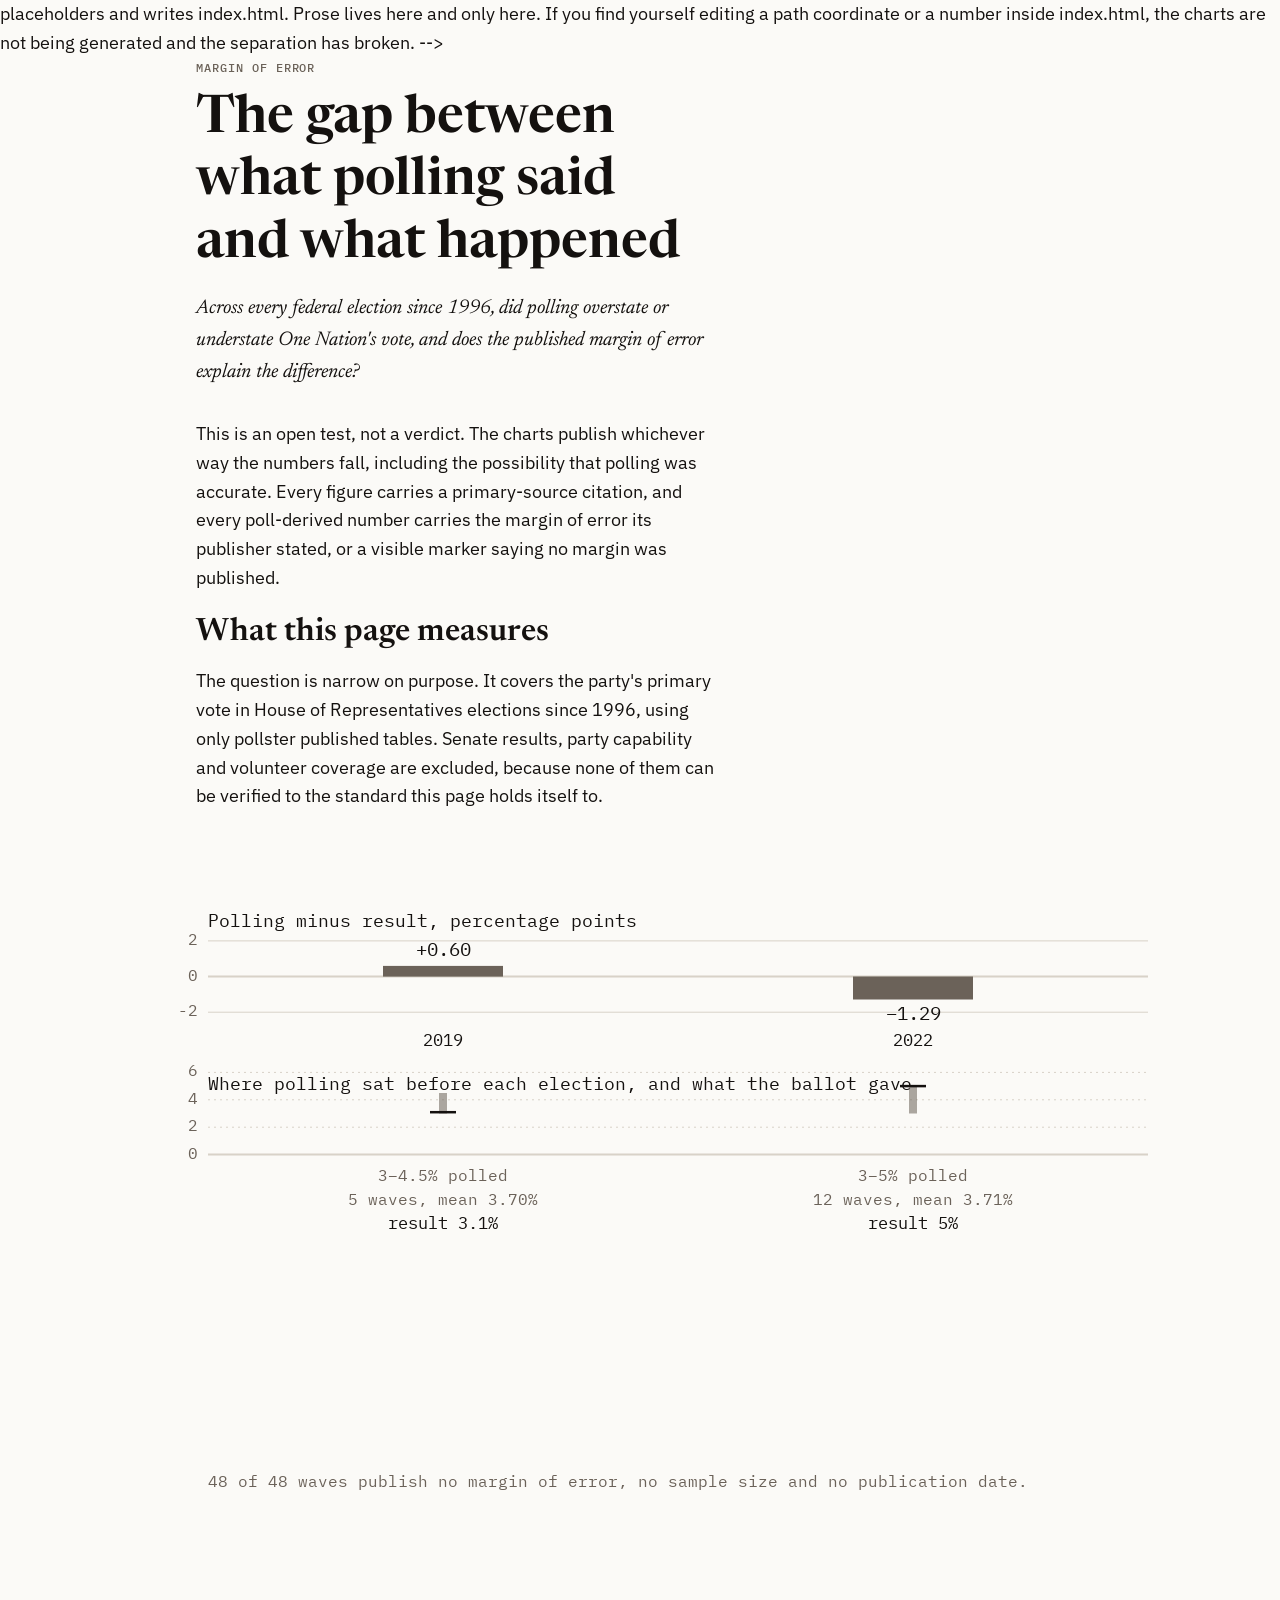
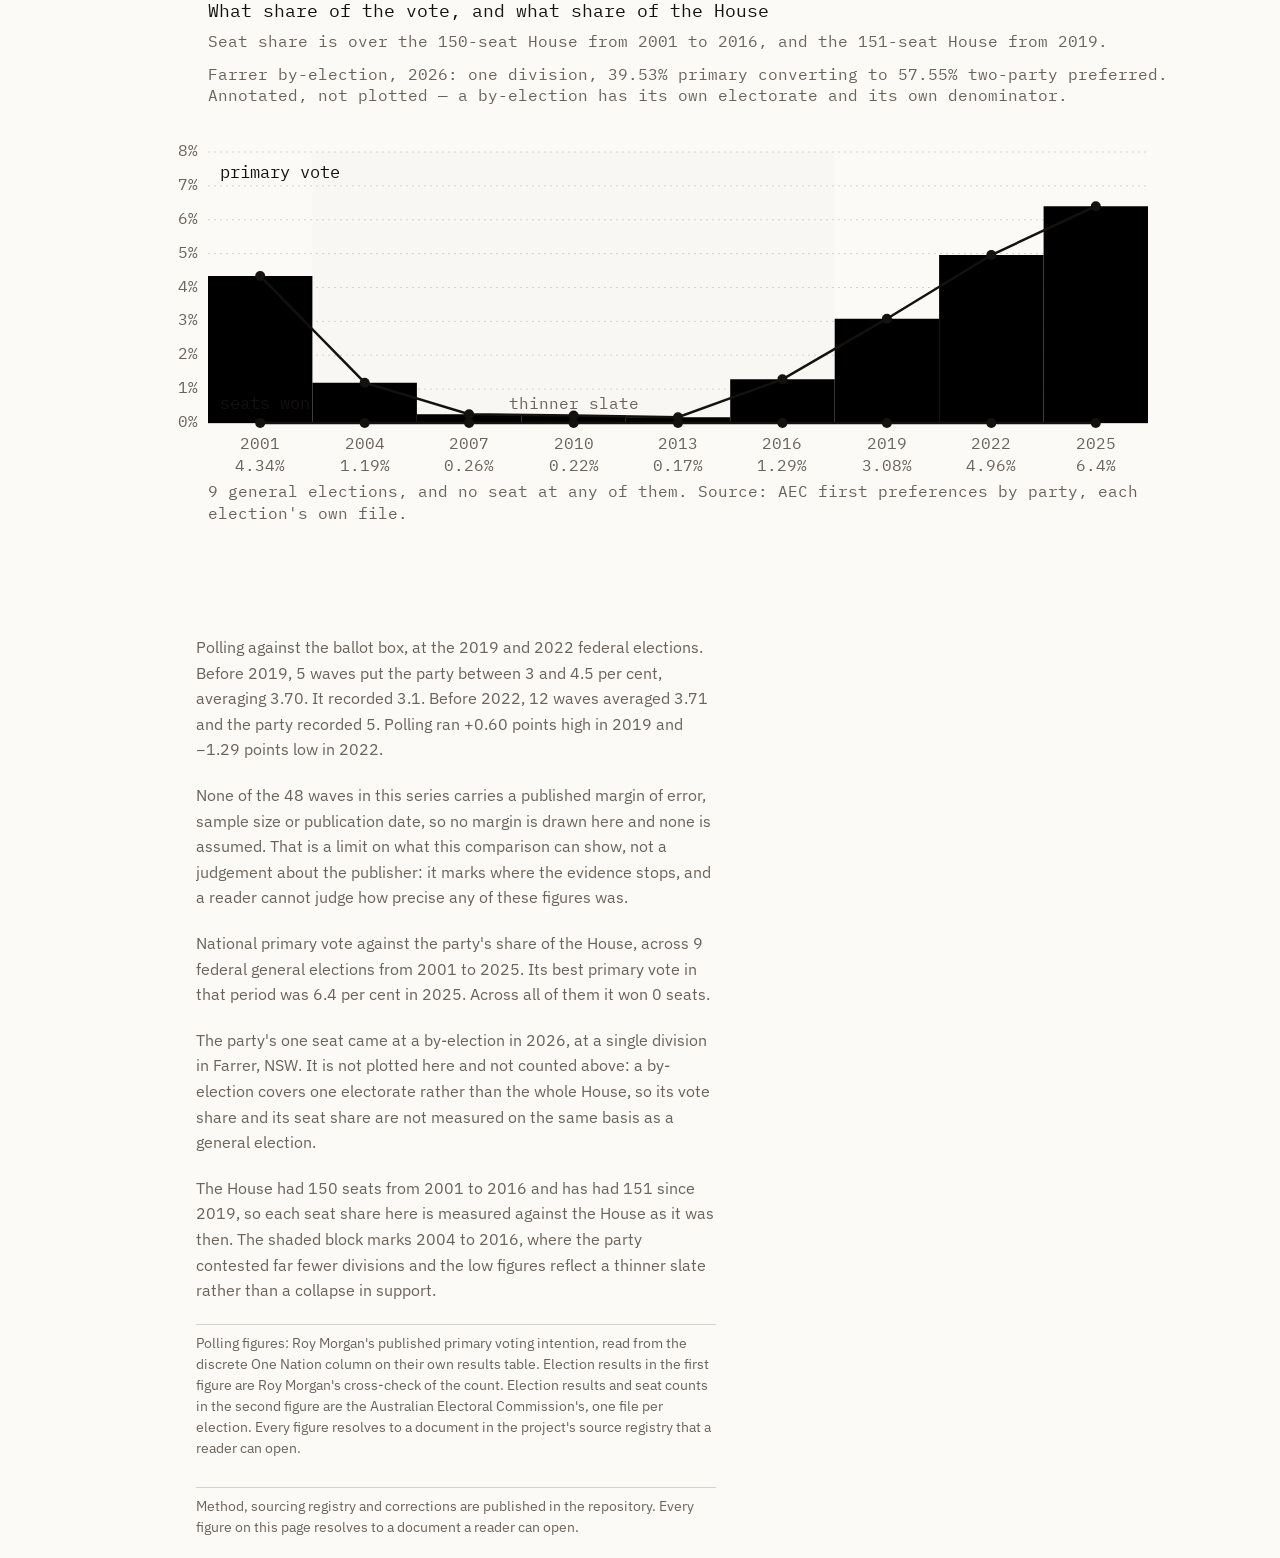
==== commit 98b1a20d: "Write chart captions from computed values Prose figures now come from charts/stats.py via figure_slo" ====
--- a/index.html
+++ b/index.html
@@ -125,14 +125,14 @@
   <text x="809.0" y="317.64" font-size="16" text-anchor="middle" fill="var(--color-ink-muted)">3&#8211;5% polled</text>
   <text x="809.0" y="341.64" font-size="16" text-anchor="middle" fill="var(--color-ink-muted)">12 waves, mean 3.71%</text>
   <text x="809.0" y="365.64" font-size="17" text-anchor="middle" fill="var(--color-ink)">result 5%</text>
-  <text x="104" y="602" font-size="16" fill="var(--color-ink-muted)">48 of 48 waves publish no margin of error, no sample size and no publication</text>
-  <text x="104" y="624" font-size="16" fill="var(--color-ink-muted)">date.</text>
+  <text x="104" y="624" font-size="16" fill="var(--color-ink-muted)">48 of 48 waves publish no margin of error, no sample size and no publication date.</text>
   </svg>
     <svg xmlns="http://www.w3.org/2000/svg" viewBox="0 0 420 620" class="chart chart-narrow" role="img" aria-labelledby="chart-01-title-narrow chart-01-desc" data-source-id="roymorgan-pvi-narrow" font-family="IBM Plex Mono, ui-monospace, monospace" style="aspect-ratio: 420 / 620; font-variant-numeric: tabular-nums">
   <title id="chart-01-title-narrow">Polling against the result, One Nation primary vote, federal elections 2019 and 2022</title>
   <desc id="chart-01-desc-narrow">A two-panel chart. The upper panel shows polling minus result in percentage points for 2 federal elections, drawn from a zero rule so the axis is centred on the quantity being measured. The lower panel shows, for each election, the span of polling values published in the preceding waves as a vertical bar, the mean of those waves, and the result marked as a horizontal rule. For 2019, polling averaged 3.70 per cent across the 5 waves before the election and the party recorded 3.1 per cent, so polling overstated it by 0.60 points. For 2022, polling averaged 3.71 per cent across the 12 waves before the election and the party recorded 5 per cent, so polling understated it by 1.29 points. Based on 48 fortnightly waves published between 2018 and 2022. No wave carries a published margin of error, sample size or publication date, so no uncertainty interval is drawn and none is imputed. The span is not a time series: these are fortnightly snapshots and nothing is claimed about the values between them.</desc>
   <defs><pattern id="hatch-mo-narrow" width="4" height="4" patternUnits="userSpaceOnUse" patternTransform="rotate(45)"><line x1="0" y1="0" x2="0" y2="4" stroke="currentColor" stroke-width="1" /></pattern><pattern id="hatch-mo-print-narrow" width="6" height="6" patternUnits="userSpaceOnUse" patternTransform="rotate(45)"><line x1="0" y1="0" x2="0" y2="6" stroke="currentColor" stroke-width="1.6" /></pattern><marker id="result-mark-narrow" viewBox="0 0 10 10" refX="5" refY="5" markerWidth="7" markerHeight="7" orient="auto"><path d="M 0 0 L 10 5 L 0 10 z" fill="var(--color-ink)" /></marker></defs>
-  <text x="64" y="61.2" font-size="18" fill="var(--color-ink)">Polling minus result, percentage points</text>
+  <text x="64" y="35.2" font-size="18" fill="var(--color-ink)">Polling minus result,</text>
+  <text x="64" y="61.2" font-size="18" fill="var(--color-ink)">percentage points</text>
   <line x1="64" y1="150.6" x2="404" y2="150.6" stroke="var(--color-rule)" stroke-width="1" />
   <line x1="64" y1="112.9" x2="404" y2="112.9" stroke="var(--color-rule)" stroke-width="2" />
   <text x="54" y="116.9" font-size="16" text-anchor="end" fill="var(--color-ink-muted)">0</text>
@@ -143,41 +143,241 @@
   <rect x="290.1" y="112.9" width="57.8" height="24.3" fill="var(--color-ink-muted)" />
   <text x="319.0" y="184.60000000000002" text-anchor="middle" font-size="17" text-anchor="middle" fill="var(--color-ink)">2022</text>
   <text x="319.0" y="157.2" text-anchor="middle" font-size="19" text-anchor="middle" fill="var(--color-ink)">−1.29</text>
-  <text x="64" y="228.6" font-size="18" fill="var(--color-ink)">Where polling sat before each election, and what the ballot gave</text>
-  <line x1="64" y1="301.4" x2="404" y2="301.4" stroke="var(--color-rule)" stroke-width="2" stroke-dasharray="none" />
-  <text x="54" y="305.4" font-size="16" text-anchor="end" fill="var(--color-ink-muted)">0</text>
-  <line x1="64" y1="272.4" x2="404" y2="272.4" stroke="var(--color-rule)" stroke-width="1" stroke-dasharray="2 4" />
-  <text x="54" y="276.4" font-size="16" text-anchor="end" fill="var(--color-ink-muted)">2</text>
-  <line x1="64" y1="243.4" x2="404" y2="243.4" stroke="var(--color-rule)" stroke-width="1" stroke-dasharray="2 4" />
-  <text x="54" y="247.4" font-size="16" text-anchor="end" fill="var(--color-ink-muted)">4</text>
-  <line x1="64" y1="214.4" x2="404" y2="214.4" stroke="var(--color-rule)" stroke-width="1" stroke-dasharray="2 4" />
-  <text x="54" y="218.4" font-size="16" text-anchor="end" fill="var(--color-ink-muted)">6</text>
-  <line x1="149.0" y1="257.9" x2="149.0" y2="236.2" stroke="var(--band-edge)" stroke-width="8" stroke-linecap="butt" opacity="0.55" />
-  <line x1="149.0" y1="247.8" x2="149.0" y2="247.8" stroke="var(--color-ink)" stroke-width="1" />
-  <line x1="136.0" y1="256.4" x2="162.0" y2="256.4" stroke="var(--color-ink)" stroke-width="2.5" />
-  <text x="149.0" y="327.4" font-size="16" text-anchor="middle" fill="var(--color-ink-muted)">3&#8211;4.5% polled</text>
-  <text x="149.0" y="351.4" font-size="16" text-anchor="middle" fill="var(--color-ink-muted)">5 waves, mean 3.70%</text>
-  <text x="149.0" y="375.4" font-size="17" text-anchor="middle" fill="var(--color-ink)">result 3.1%</text>
-  <line x1="319.0" y1="257.9" x2="319.0" y2="228.9" stroke="var(--band-edge)" stroke-width="8" stroke-linecap="butt" opacity="0.55" />
-  <line x1="319.0" y1="247.6" x2="319.0" y2="247.6" stroke="var(--color-ink)" stroke-width="1" />
-  <line x1="306.0" y1="228.9" x2="332.0" y2="228.9" stroke="var(--color-ink)" stroke-width="2.5" />
-  <text x="319.0" y="327.4" font-size="16" text-anchor="middle" fill="var(--color-ink-muted)">3&#8211;5% polled</text>
-  <text x="319.0" y="351.4" font-size="16" text-anchor="middle" fill="var(--color-ink-muted)">12 waves, mean 3.71%</text>
-  <text x="319.0" y="375.4" font-size="17" text-anchor="middle" fill="var(--color-ink)">result 5%</text>
-  <text x="64" y="582" font-size="16" fill="var(--color-ink-muted)">48 of 48 waves publish no margin of error, no sample size and no publication</text>
-  <text x="64" y="604" font-size="16" fill="var(--color-ink-muted)">date.</text>
+  <text x="64" y="214.6" font-size="18" fill="var(--color-ink)">Where polling sat before each</text>
+  <text x="64" y="240.6" font-size="18" fill="var(--color-ink)">election, and what the ballot</text>
+  <text x="64" y="266.6" font-size="18" fill="var(--color-ink)">gave</text>
+  <line x1="64" y1="342.0" x2="404" y2="342.0" stroke="var(--color-rule)" stroke-width="2" stroke-dasharray="none" />
+  <text x="54" y="346.0" font-size="16" text-anchor="end" fill="var(--color-ink-muted)">0</text>
+  <line x1="64" y1="311.3" x2="404" y2="311.3" stroke="var(--color-rule)" stroke-width="1" stroke-dasharray="2 4" />
+  <line x1="64" y1="280.6" x2="404" y2="280.6" stroke="var(--color-rule)" stroke-width="1" stroke-dasharray="2 4" />
+  <text x="54" y="284.6" font-size="16" text-anchor="end" fill="var(--color-ink-muted)">10</text>
+  <line x1="149.0" y1="323.6" x2="149.0" y2="314.4" stroke="var(--band-edge)" stroke-width="8" stroke-linecap="butt" opacity="0.55" />
+  <line x1="149.0" y1="319.3" x2="149.0" y2="319.3" stroke="var(--color-ink)" stroke-width="1" />
+  <line x1="136.0" y1="323.0" x2="162.0" y2="323.0" stroke="var(--color-ink)" stroke-width="2.5" />
+  <text x="149.0" y="368" font-size="16" text-anchor="middle" fill="var(--color-ink-muted)">mean 3.70%</text>
+  <text x="149.0" y="392" font-size="17" text-anchor="middle" fill="var(--color-ink)">result 3.1%</text>
+  <line x1="319.0" y1="323.6" x2="319.0" y2="311.3" stroke="var(--band-edge)" stroke-width="8" stroke-linecap="butt" opacity="0.55" />
+  <line x1="319.0" y1="319.2" x2="319.0" y2="319.2" stroke="var(--color-ink)" stroke-width="1" />
+  <line x1="306.0" y1="311.3" x2="332.0" y2="311.3" stroke="var(--color-ink)" stroke-width="2.5" />
+  <text x="319.0" y="368" font-size="16" text-anchor="middle" fill="var(--color-ink-muted)">mean 3.71%</text>
+  <text x="319.0" y="392" font-size="17" text-anchor="middle" fill="var(--color-ink)">result 5%</text>
+  <text x="64" y="560" font-size="16" fill="var(--color-ink-muted)">48 of 48 waves publish no margin of</text>
+  <text x="64" y="582" font-size="16" fill="var(--color-ink-muted)">error, no sample size and no</text>
+  <text x="64" y="604" font-size="16" fill="var(--color-ink-muted)">publication date.</text>
   </svg>
 </figure>
+      <figure class="col-full" data-chart="02">
+  <svg xmlns="http://www.w3.org/2000/svg" viewBox="0 0 1072 560" class="chart" role="img" aria-labelledby="chart-02-title chart-02-desc" data-source-id="aec-hor-2025-fp-by-party aec-hor-2001-fp-by-party aec-hor-2025-party-rep aec-by-farrer-2026" font-family="IBM Plex Mono, ui-monospace, monospace" style="aspect-ratio: 1072 / 560; font-variant-numeric: tabular-nums">
+  <title id="chart-02-title">National primary vote and share of the House held, federal elections 2001 to 2025</title>
+  <desc id="chart-02-desc">A line chart over 9 Australian federal general elections from 2001 to 2025. The upper line is the party's national primary vote share. The lower line is its share of the House, which is zero at every one of these elections, so the hatched band between the two lines is the entire distance between vote share and seat share. In 2001 the party recorded 4.34 per cent of the primary vote and won 0 of 150 seats. In 2004 the party recorded 1.19 per cent of the primary vote and won 0 of 150 seats. In 2007 the party recorded 0.26 per cent of the primary vote and won 0 of 150 seats. In 2010 the party recorded 0.22 per cent of the primary vote and won 0 of 150 seats. In 2013 the party recorded 0.17 per cent of the primary vote and won 0 of 150 seats. In 2016 the party recorded 1.29 per cent of the primary vote and won 0 of 150 seats. In 2019 the party recorded 3.08 per cent of the primary vote and won 0 of 151 seats. In 2022 the party recorded 4.96 per cent of the primary vote and won 0 of 151 seats. In 2025 the party recorded 6.4 per cent of the primary vote and won 0 of 151 seats. The House returned 150 seats to 2016 and 151 from 2019, and each share is computed against the chamber size for its own election rather than a single figure. The shaded block marks 2004 to 2016, where the party contested far fewer divisions and the figures are not the same measure as the years either side. The party's only seat came at the Farrer by-election in 2026, which is not plotted: a by-election covers one division on its own electorate rather than the whole House.</desc>
+  <defs><pattern id="hatch-mo" width="4" height="4" patternUnits="userSpaceOnUse" patternTransform="rotate(45)"><line x1="0" y1="0" x2="0" y2="4" stroke="currentColor" stroke-width="1" /></pattern><pattern id="hatch-mo-print" width="6" height="6" patternUnits="userSpaceOnUse" patternTransform="rotate(45)"><line x1="0" y1="0" x2="0" y2="6" stroke="currentColor" stroke-width="1.6" /></pattern></defs>
+  <text x="104" y="34" font-size="18" fill="var(--color-ink)">What share of the vote, and what share of the House</text>
+  <text x="104" y="64" font-size="16" fill="var(--color-ink-muted)">Seat share is over the 150-seat House from 2001 to 2016, and the 151-seat House from 2019.</text>
+  <rect x="208.4" y="169.0" width="522.2" height="271.0" fill="var(--color-rule)" opacity="0.10" />
+  <line x1="104" y1="440.0" x2="1044" y2="440.0" stroke="var(--color-rule)" stroke-width="2" stroke-dasharray="none" />
+  <text x="94" y="444.0" font-size="16" text-anchor="end" fill="var(--color-ink-muted)">0%</text>
+  <line x1="104" y1="406.1" x2="1044" y2="406.1" stroke="var(--color-rule)" stroke-width="1" stroke-dasharray="2 4" />
+  <text x="94" y="410.1" font-size="16" text-anchor="end" fill="var(--color-ink-muted)">1%</text>
+  <line x1="104" y1="372.2" x2="1044" y2="372.2" stroke="var(--color-rule)" stroke-width="1" stroke-dasharray="2 4" />
+  <text x="94" y="376.2" font-size="16" text-anchor="end" fill="var(--color-ink-muted)">2%</text>
+  <line x1="104" y1="338.4" x2="1044" y2="338.4" stroke="var(--color-rule)" stroke-width="1" stroke-dasharray="2 4" />
+  <text x="94" y="342.4" font-size="16" text-anchor="end" fill="var(--color-ink-muted)">3%</text>
+  <line x1="104" y1="304.5" x2="1044" y2="304.5" stroke="var(--color-rule)" stroke-width="1" stroke-dasharray="2 4" />
+  <text x="94" y="308.5" font-size="16" text-anchor="end" fill="var(--color-ink-muted)">4%</text>
+  <line x1="104" y1="270.6" x2="1044" y2="270.6" stroke="var(--color-rule)" stroke-width="1" stroke-dasharray="2 4" />
+  <text x="94" y="274.6" font-size="16" text-anchor="end" fill="var(--color-ink-muted)">5%</text>
+  <line x1="104" y1="236.8" x2="1044" y2="236.8" stroke="var(--color-rule)" stroke-width="1" stroke-dasharray="2 4" />
+  <text x="94" y="240.8" font-size="16" text-anchor="end" fill="var(--color-ink-muted)">6%</text>
+  <line x1="104" y1="202.9" x2="1044" y2="202.9" stroke="var(--color-rule)" stroke-width="1" stroke-dasharray="2 4" />
+  <text x="94" y="206.9" font-size="16" text-anchor="end" fill="var(--color-ink-muted)">7%</text>
+  <line x1="104" y1="169.0" x2="1044" y2="169.0" stroke="var(--color-rule)" stroke-width="1" stroke-dasharray="2 4" />
+  <text x="94" y="173.0" font-size="16" text-anchor="end" fill="var(--color-ink-muted)">8%</text>
+  <polygon points="104.0,440.0 208.4,440.0 208.4,293.0 104.0,293.0" fill="var(--band-hatch)" stroke="none" />
+  <polygon points="208.4,440.0 312.9,440.0 312.9,399.7 208.4,399.7" fill="var(--band-hatch)" stroke="none" />
+  <polygon points="312.9,440.0 417.3,440.0 417.3,431.2 312.9,431.2" fill="var(--band-hatch)" stroke="none" />
+  <polygon points="417.3,440.0 521.8,440.0 521.8,432.5 417.3,432.5" fill="var(--band-hatch)" stroke="none" />
+  <polygon points="521.8,440.0 626.2,440.0 626.2,434.2 521.8,434.2" fill="var(--band-hatch)" stroke="none" />
+  <polygon points="626.2,440.0 730.7,440.0 730.7,396.3 626.2,396.3" fill="var(--band-hatch)" stroke="none" />
+  <polygon points="730.7,440.0 835.1,440.0 835.1,335.7 730.7,335.7" fill="var(--band-hatch)" stroke="none" />
+  <polygon points="835.1,440.0 939.6,440.0 939.6,272.0 835.1,272.0" fill="var(--band-hatch)" stroke="none" />
+  <polygon points="939.6,440.0 1044.0,440.0 1044.0,223.2 939.6,223.2" fill="var(--band-hatch)" stroke="none" />
+  <polyline points="156.2,440.0 260.7,440.0 365.1,440.0 469.6,440.0 574.0,440.0 678.4,440.0 782.9,440.0 887.3,440.0 991.8,440.0" fill="none" stroke="var(--color-ink)" stroke-width="2.5" />
+  <polyline points="156.2,293.0 260.7,399.7 365.1,431.2 469.6,432.5 574.0,434.2 678.4,396.3 782.9,335.7 887.3,272.0 991.8,223.2" fill="none" stroke="var(--color-ink)" stroke-width="2.5" />
+  <circle cx="156.2" cy="293.0" r="5" fill="var(--color-ink)" />
+  <circle cx="156.2" cy="440.0" r="5" fill="var(--color-ink)" />
+  <text x="156.2" y="466" font-size="16" text-anchor="middle" fill="var(--color-ink-muted)">2001</text>
+  <text x="156.2" y="488" font-size="16" text-anchor="middle" fill="var(--color-ink-muted)">4.34%</text>
+  <circle cx="260.7" cy="399.7" r="5" fill="var(--color-ink)" />
+  <circle cx="260.7" cy="440.0" r="5" fill="var(--color-ink)" />
+  <text x="260.7" y="466" font-size="16" text-anchor="middle" fill="var(--color-ink-muted)">2004</text>
+  <text x="260.7" y="488" font-size="16" text-anchor="middle" fill="var(--color-ink-muted)">1.19%</text>
+  <circle cx="365.1" cy="431.2" r="5" fill="var(--color-ink)" />
+  <circle cx="365.1" cy="440.0" r="5" fill="var(--color-ink)" />
+  <text x="365.1" y="466" font-size="16" text-anchor="middle" fill="var(--color-ink-muted)">2007</text>
+  <text x="365.1" y="488" font-size="16" text-anchor="middle" fill="var(--color-ink-muted)">0.26%</text>
+  <circle cx="469.6" cy="432.5" r="5" fill="var(--color-ink)" />
+  <circle cx="469.6" cy="440.0" r="5" fill="var(--color-ink)" />
+  <text x="469.6" y="466" font-size="16" text-anchor="middle" fill="var(--color-ink-muted)">2010</text>
+  <text x="469.6" y="488" font-size="16" text-anchor="middle" fill="var(--color-ink-muted)">0.22%</text>
+  <circle cx="574.0" cy="434.2" r="5" fill="var(--color-ink)" />
+  <circle cx="574.0" cy="440.0" r="5" fill="var(--color-ink)" />
+  <text x="574.0" y="466" font-size="16" text-anchor="middle" fill="var(--color-ink-muted)">2013</text>
+  <text x="574.0" y="488" font-size="16" text-anchor="middle" fill="var(--color-ink-muted)">0.17%</text>
+  <circle cx="678.4" cy="396.3" r="5" fill="var(--color-ink)" />
+  <circle cx="678.4" cy="440.0" r="5" fill="var(--color-ink)" />
+  <text x="678.4" y="466" font-size="16" text-anchor="middle" fill="var(--color-ink-muted)">2016</text>
+  <text x="678.4" y="488" font-size="16" text-anchor="middle" fill="var(--color-ink-muted)">1.29%</text>
+  <circle cx="782.9" cy="335.7" r="5" fill="var(--color-ink)" />
+  <circle cx="782.9" cy="440.0" r="5" fill="var(--color-ink)" />
+  <text x="782.9" y="466" font-size="16" text-anchor="middle" fill="var(--color-ink-muted)">2019</text>
+  <text x="782.9" y="488" font-size="16" text-anchor="middle" fill="var(--color-ink-muted)">3.08%</text>
+  <circle cx="887.3" cy="272.0" r="5" fill="var(--color-ink)" />
+  <circle cx="887.3" cy="440.0" r="5" fill="var(--color-ink)" />
+  <text x="887.3" y="466" font-size="16" text-anchor="middle" fill="var(--color-ink-muted)">2022</text>
+  <text x="887.3" y="488" font-size="16" text-anchor="middle" fill="var(--color-ink-muted)">4.96%</text>
+  <circle cx="991.8" cy="223.2" r="5" fill="var(--color-ink)" />
+  <circle cx="991.8" cy="440.0" r="5" fill="var(--color-ink)" />
+  <text x="991.8" y="466" font-size="16" text-anchor="middle" fill="var(--color-ink-muted)">2025</text>
+  <text x="991.8" y="488" font-size="16" text-anchor="middle" fill="var(--color-ink-muted)">6.4%</text>
+  <text x="116.0" y="195.0" font-size="17" text-anchor="start" fill="var(--color-ink)">primary vote</text>
+  <text x="116.0" y="426.0" font-size="17" text-anchor="start" fill="var(--color-ink)">seats won</text>
+  <text x="104" y="97.0" font-size="16" fill="var(--color-ink-muted)">Farrer by-election, 2026: one division, 39.53% primary converting to 57.55% two-party preferred.</text>
+  <text x="104" y="118.0" font-size="16" fill="var(--color-ink-muted)">Annotated, not plotted — a by-election has its own electorate and its own denominator.</text>
+  <text x="469.6" y="426.0" font-size="16" text-anchor="middle" fill="var(--color-ink-muted)">thinner slate</text>
+  <text x="104" y="514" font-size="16" fill="var(--color-ink-muted)">9 general elections, and no seat at any of them. Source: AEC first preferences by party, each</text>
+  <text x="104" y="536" font-size="16" fill="var(--color-ink-muted)">election's own file.</text>
+  </svg>
+    <svg xmlns="http://www.w3.org/2000/svg" viewBox="0 0 420 680" class="chart chart-narrow" role="img" aria-labelledby="chart-02-title-narrow chart-02-desc" data-source-id="aec-hor-2025-fp-by-party aec-hor-2001-fp-by-party aec-hor-2025-party-rep aec-by-farrer-2026-narrow" font-family="IBM Plex Mono, ui-monospace, monospace" style="aspect-ratio: 420 / 680; font-variant-numeric: tabular-nums">
+  <title id="chart-02-title-narrow">National primary vote and share of the House held, federal elections 2001 to 2025</title>
+  <desc id="chart-02-desc-narrow">A line chart over 9 Australian federal general elections from 2001 to 2025. The upper line is the party's national primary vote share. The lower line is its share of the House, which is zero at every one of these elections, so the hatched band between the two lines is the entire distance between vote share and seat share. In 2001 the party recorded 4.34 per cent of the primary vote and won 0 of 150 seats. In 2004 the party recorded 1.19 per cent of the primary vote and won 0 of 150 seats. In 2007 the party recorded 0.26 per cent of the primary vote and won 0 of 150 seats. In 2010 the party recorded 0.22 per cent of the primary vote and won 0 of 150 seats. In 2013 the party recorded 0.17 per cent of the primary vote and won 0 of 150 seats. In 2016 the party recorded 1.29 per cent of the primary vote and won 0 of 150 seats. In 2019 the party recorded 3.08 per cent of the primary vote and won 0 of 151 seats. In 2022 the party recorded 4.96 per cent of the primary vote and won 0 of 151 seats. In 2025 the party recorded 6.4 per cent of the primary vote and won 0 of 151 seats. The House returned 150 seats to 2016 and 151 from 2019, and each share is computed against the chamber size for its own election rather than a single figure. The shaded block marks 2004 to 2016, where the party contested far fewer divisions and the figures are not the same measure as the years either side. The party's only seat came at the Farrer by-election in 2026, which is not plotted: a by-election covers one division on its own electorate rather than the whole House.</desc>
+  <defs><pattern id="hatch-mo-narrow" width="4" height="4" patternUnits="userSpaceOnUse" patternTransform="rotate(45)"><line x1="0" y1="0" x2="0" y2="4" stroke="currentColor" stroke-width="1" /></pattern><pattern id="hatch-mo-print-narrow" width="6" height="6" patternUnits="userSpaceOnUse" patternTransform="rotate(45)"><line x1="0" y1="0" x2="0" y2="6" stroke="currentColor" stroke-width="1.6" /></pattern></defs>
+  <text x="64" y="34" font-size="18" fill="var(--color-ink)">What share of the vote, and</text>
+  <text x="64" y="60" font-size="18" fill="var(--color-ink)">what share of the House</text>
+  <text x="64" y="90" font-size="16" fill="var(--color-ink-muted)">Seat share is over the 150-seat</text>
+  <text x="64" y="111" font-size="16" fill="var(--color-ink-muted)">House from 2001 to 2016, and the</text>
+  <text x="64" y="132" font-size="16" fill="var(--color-ink-muted)">151-seat House from 2019.</text>
+  <rect x="101.8" y="279.0" width="188.9" height="237.0" fill="var(--color-rule)" opacity="0.10" />
+  <line x1="64" y1="516.0" x2="404" y2="516.0" stroke="var(--color-rule)" stroke-width="2" stroke-dasharray="none" />
+  <text x="54" y="520.0" font-size="16" text-anchor="end" fill="var(--color-ink-muted)">0%</text>
+  <line x1="64" y1="486.4" x2="404" y2="486.4" stroke="var(--color-rule)" stroke-width="1" stroke-dasharray="2 4" />
+  <text x="54" y="490.4" font-size="16" text-anchor="end" fill="var(--color-ink-muted)">1%</text>
+  <line x1="64" y1="456.8" x2="404" y2="456.8" stroke="var(--color-rule)" stroke-width="1" stroke-dasharray="2 4" />
+  <text x="54" y="460.8" font-size="16" text-anchor="end" fill="var(--color-ink-muted)">2%</text>
+  <line x1="64" y1="427.1" x2="404" y2="427.1" stroke="var(--color-rule)" stroke-width="1" stroke-dasharray="2 4" />
+  <text x="54" y="431.1" font-size="16" text-anchor="end" fill="var(--color-ink-muted)">3%</text>
+  <line x1="64" y1="397.5" x2="404" y2="397.5" stroke="var(--color-rule)" stroke-width="1" stroke-dasharray="2 4" />
+  <text x="54" y="401.5" font-size="16" text-anchor="end" fill="var(--color-ink-muted)">4%</text>
+  <line x1="64" y1="367.9" x2="404" y2="367.9" stroke="var(--color-rule)" stroke-width="1" stroke-dasharray="2 4" />
+  <text x="54" y="371.9" font-size="16" text-anchor="end" fill="var(--color-ink-muted)">5%</text>
+  <line x1="64" y1="338.2" x2="404" y2="338.2" stroke="var(--color-rule)" stroke-width="1" stroke-dasharray="2 4" />
+  <text x="54" y="342.2" font-size="16" text-anchor="end" fill="var(--color-ink-muted)">6%</text>
+  <line x1="64" y1="308.6" x2="404" y2="308.6" stroke="var(--color-rule)" stroke-width="1" stroke-dasharray="2 4" />
+  <text x="54" y="312.6" font-size="16" text-anchor="end" fill="var(--color-ink-muted)">7%</text>
+  <line x1="64" y1="279.0" x2="404" y2="279.0" stroke="var(--color-rule)" stroke-width="1" stroke-dasharray="2 4" />
+  <text x="54" y="283.0" font-size="16" text-anchor="end" fill="var(--color-ink-muted)">8%</text>
+  <polygon points="64.0,516.0 101.8,516.0 101.8,387.4 64.0,387.4" fill="var(--band-hatch)" stroke="none" />
+  <polygon points="101.8,516.0 139.6,516.0 139.6,480.7 101.8,480.7" fill="var(--band-hatch)" stroke="none" />
+  <polygon points="139.6,516.0 177.3,516.0 177.3,508.3 139.6,508.3" fill="var(--band-hatch)" stroke="none" />
+  <polygon points="177.3,516.0 215.1,516.0 215.1,509.5 177.3,509.5" fill="var(--band-hatch)" stroke="none" />
+  <polygon points="215.1,516.0 252.9,516.0 252.9,511.0 215.1,511.0" fill="var(--band-hatch)" stroke="none" />
+  <polygon points="252.9,516.0 290.7,516.0 290.7,477.8 252.9,477.8" fill="var(--band-hatch)" stroke="none" />
+  <polygon points="290.7,516.0 328.4,516.0 328.4,424.8 290.7,424.8" fill="var(--band-hatch)" stroke="none" />
+  <polygon points="328.4,516.0 366.2,516.0 366.2,369.1 328.4,369.1" fill="var(--band-hatch)" stroke="none" />
+  <polygon points="366.2,516.0 404.0,516.0 404.0,326.4 366.2,326.4" fill="var(--band-hatch)" stroke="none" />
+  <polyline points="82.9,516.0 120.7,516.0 158.4,516.0 196.2,516.0 234.0,516.0 271.8,516.0 309.6,516.0 347.3,516.0 385.1,516.0" fill="none" stroke="var(--color-ink)" stroke-width="2.5" />
+  <polyline points="82.9,387.4 120.7,480.7 158.4,508.3 196.2,509.5 234.0,511.0 271.8,477.8 309.6,424.8 347.3,369.1 385.1,326.4" fill="none" stroke="var(--color-ink)" stroke-width="2.5" />
+  <circle cx="82.9" cy="387.4" r="5" fill="var(--color-ink)" />
+  <circle cx="82.9" cy="516.0" r="5" fill="var(--color-ink)" />
+  <text x="60.0" y="542" font-size="16" text-anchor="start" fill="var(--color-ink-muted)">2001</text>
+  <text x="60.0" y="564" font-size="16" text-anchor="start" fill="var(--color-ink-muted)">4.34%</text>
+  <circle cx="120.7" cy="480.7" r="5" fill="var(--color-ink)" />
+  <circle cx="120.7" cy="516.0" r="5" fill="var(--color-ink)" />
+  <circle cx="158.4" cy="508.3" r="5" fill="var(--color-ink)" />
+  <circle cx="158.4" cy="516.0" r="5" fill="var(--color-ink)" />
+  <circle cx="196.2" cy="509.5" r="5" fill="var(--color-ink)" />
+  <circle cx="196.2" cy="516.0" r="5" fill="var(--color-ink)" />
+  <circle cx="234.0" cy="511.0" r="5" fill="var(--color-ink)" />
+  <circle cx="234.0" cy="516.0" r="5" fill="var(--color-ink)" />
+  <circle cx="271.8" cy="477.8" r="5" fill="var(--color-ink)" />
+  <circle cx="271.8" cy="516.0" r="5" fill="var(--color-ink)" />
+  <circle cx="309.6" cy="424.8" r="5" fill="var(--color-ink)" />
+  <circle cx="309.6" cy="516.0" r="5" fill="var(--color-ink)" />
+  <circle cx="347.3" cy="369.1" r="5" fill="var(--color-ink)" />
+  <circle cx="347.3" cy="516.0" r="5" fill="var(--color-ink)" />
+  <circle cx="385.1" cy="326.4" r="5" fill="var(--color-ink)" />
+  <circle cx="385.1" cy="516.0" r="5" fill="var(--color-ink)" />
+  <text x="408.0" y="542" font-size="16" text-anchor="end" fill="var(--color-ink-muted)">2025</text>
+  <text x="408.0" y="564" font-size="16" text-anchor="end" fill="var(--color-ink-muted)">6.4%</text>
+  <text x="68.0" y="369.4" font-size="17" text-anchor="start" fill="var(--color-ink)">primary vote</text>
+  <text x="68.0" y="502.0" font-size="17" text-anchor="start" fill="var(--color-ink)">seats won</text>
+  <text x="64" y="165.0" font-size="16" fill="var(--color-ink-muted)">Farrer by-election, 2026: one</text>
+  <text x="64" y="186.0" font-size="16" fill="var(--color-ink-muted)">division, 39.53% primary converting</text>
+  <text x="64" y="207.0" font-size="16" fill="var(--color-ink-muted)">to 57.55% two-party preferred.</text>
+  <text x="64" y="228.0" font-size="16" fill="var(--color-ink-muted)">Annotated, not plotted — a by-</text>
+  <text x="64" y="249.0" font-size="16" fill="var(--color-ink-muted)">election has its own electorate and</text>
+  <text x="64" y="270.0" font-size="16" fill="var(--color-ink-muted)">its own denominator.</text>
+  <text x="64" y="590" font-size="16" fill="var(--color-ink-muted)">9 general elections, and no seat at</text>
+  <text x="64" y="612" font-size="16" fill="var(--color-ink-muted)">any of them. Source: AEC first</text>
+  <text x="64" y="634" font-size="16" fill="var(--color-ink-muted)">preferences by party, each</text>
+  <text x="64" y="656" font-size="16" fill="var(--color-ink-muted)">election's own file.</text>
+  </svg>
+</figure>
 
       <div class="col-prose">
         <figcaption class="figure-caption">
-          Polling against the ballot box, by election year. The shaded band
-          marks the margin of error where the publisher stated one.
+          <p>
+            Polling against the ballot box, at the 2019 and 2022 federal
+            elections. Before 2019, 5 waves put the party between
+            3 and 4.5 per cent, averaging
+            3.70. It recorded 3.1. Before 2022,
+            12 waves averaged 3.71 and the party recorded
+            5. Polling ran +0.60 points high in 2019 and
+            −1.29 points low in 2022.
+          </p>
+          <p>
+            None of the 48 waves in this series carries a published
+            margin of error, sample size or publication date, so no margin is
+            drawn here and none is assumed. That is a limit on what this
+            comparison can show, not a judgement about the publisher: it marks
+            where the evidence stops, and a reader cannot judge how precise any
+            of these figures was.
+          </p>
         </figcaption>
+
+        <figcaption class="figure-caption">
+          <p>
+            National primary vote against the party's share of the House, across
+            9 federal general elections from 2001
+            to 2025. Its best primary vote in that period was
+            6.4 per cent in 2025. Across all of
+            them it won 0 seats.
+          </p>
+          <p>
+            The party's one seat came at a by-election in 2026, at a single
+            division in Farrer, NSW. It is not plotted here and not counted
+            above: a by-election covers one electorate rather than the whole
+            House, so its vote share and its seat share are not measured on the
+            same basis as a general election.
+          </p>
+          <p>
+            The House had 150 seats from 2001 to
+            2016 and has had 151 since
+            2019, so each seat share here is measured
+            against the House as it was then. The shaded block marks
+            2004 to 2016, where the party contested far
+            fewer divisions and the low figures reflect a thinner slate rather
+            than a collapse in support.
+          </p>
+        </figcaption>
+
         <p class="source-note">
-          This figure is a working draft and its numbers are not real. Every
-          figure on the finished page will resolve to a document in the
-          project's source registry that a reader can open.
+          Polling figures: Roy Morgan's published primary voting intention, read
+          from the discrete One Nation column on their own results table.
+          Election results in the first figure are Roy Morgan's cross-check of
+          the count. Election results and seat counts in the second figure are
+          the Australian Electoral Commission's, one file per election. Every
+          figure resolves to a document in the project's source registry that a
+          reader can open.
         </p>
       </div>
     </main>
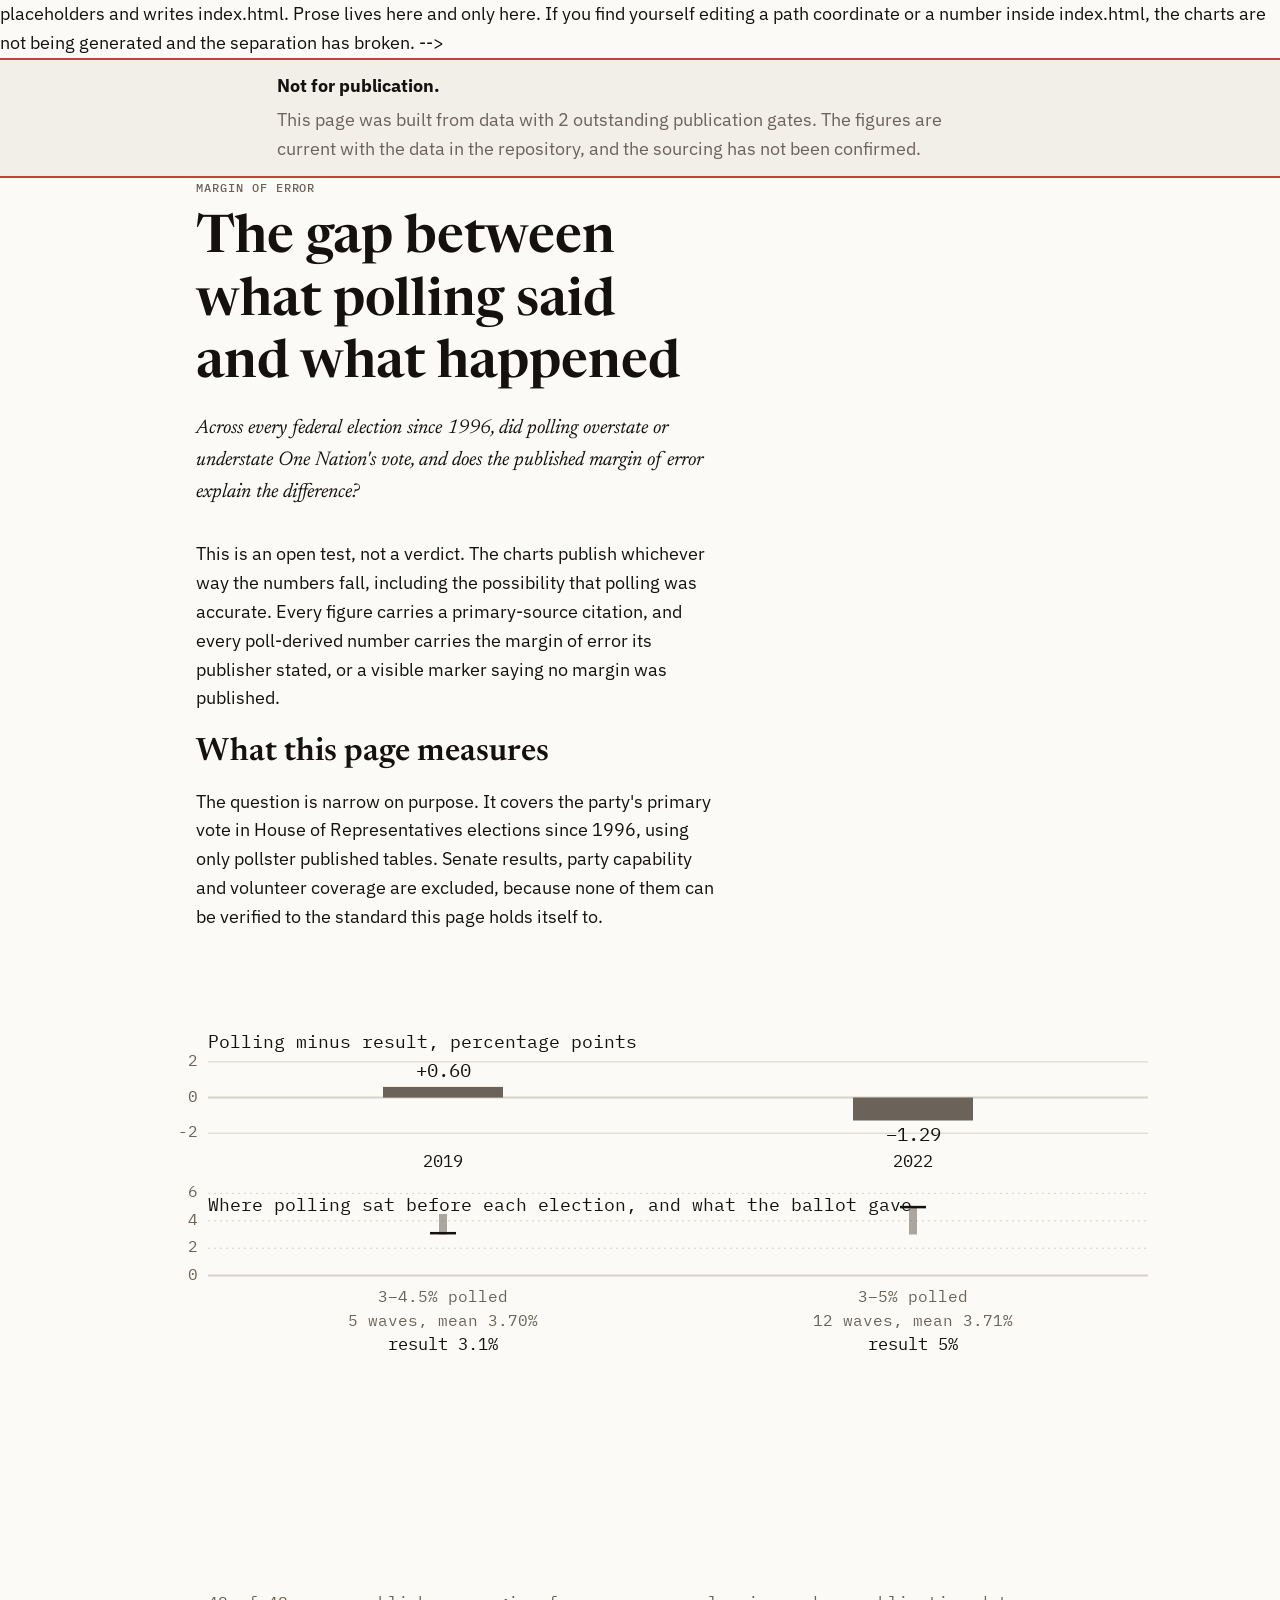
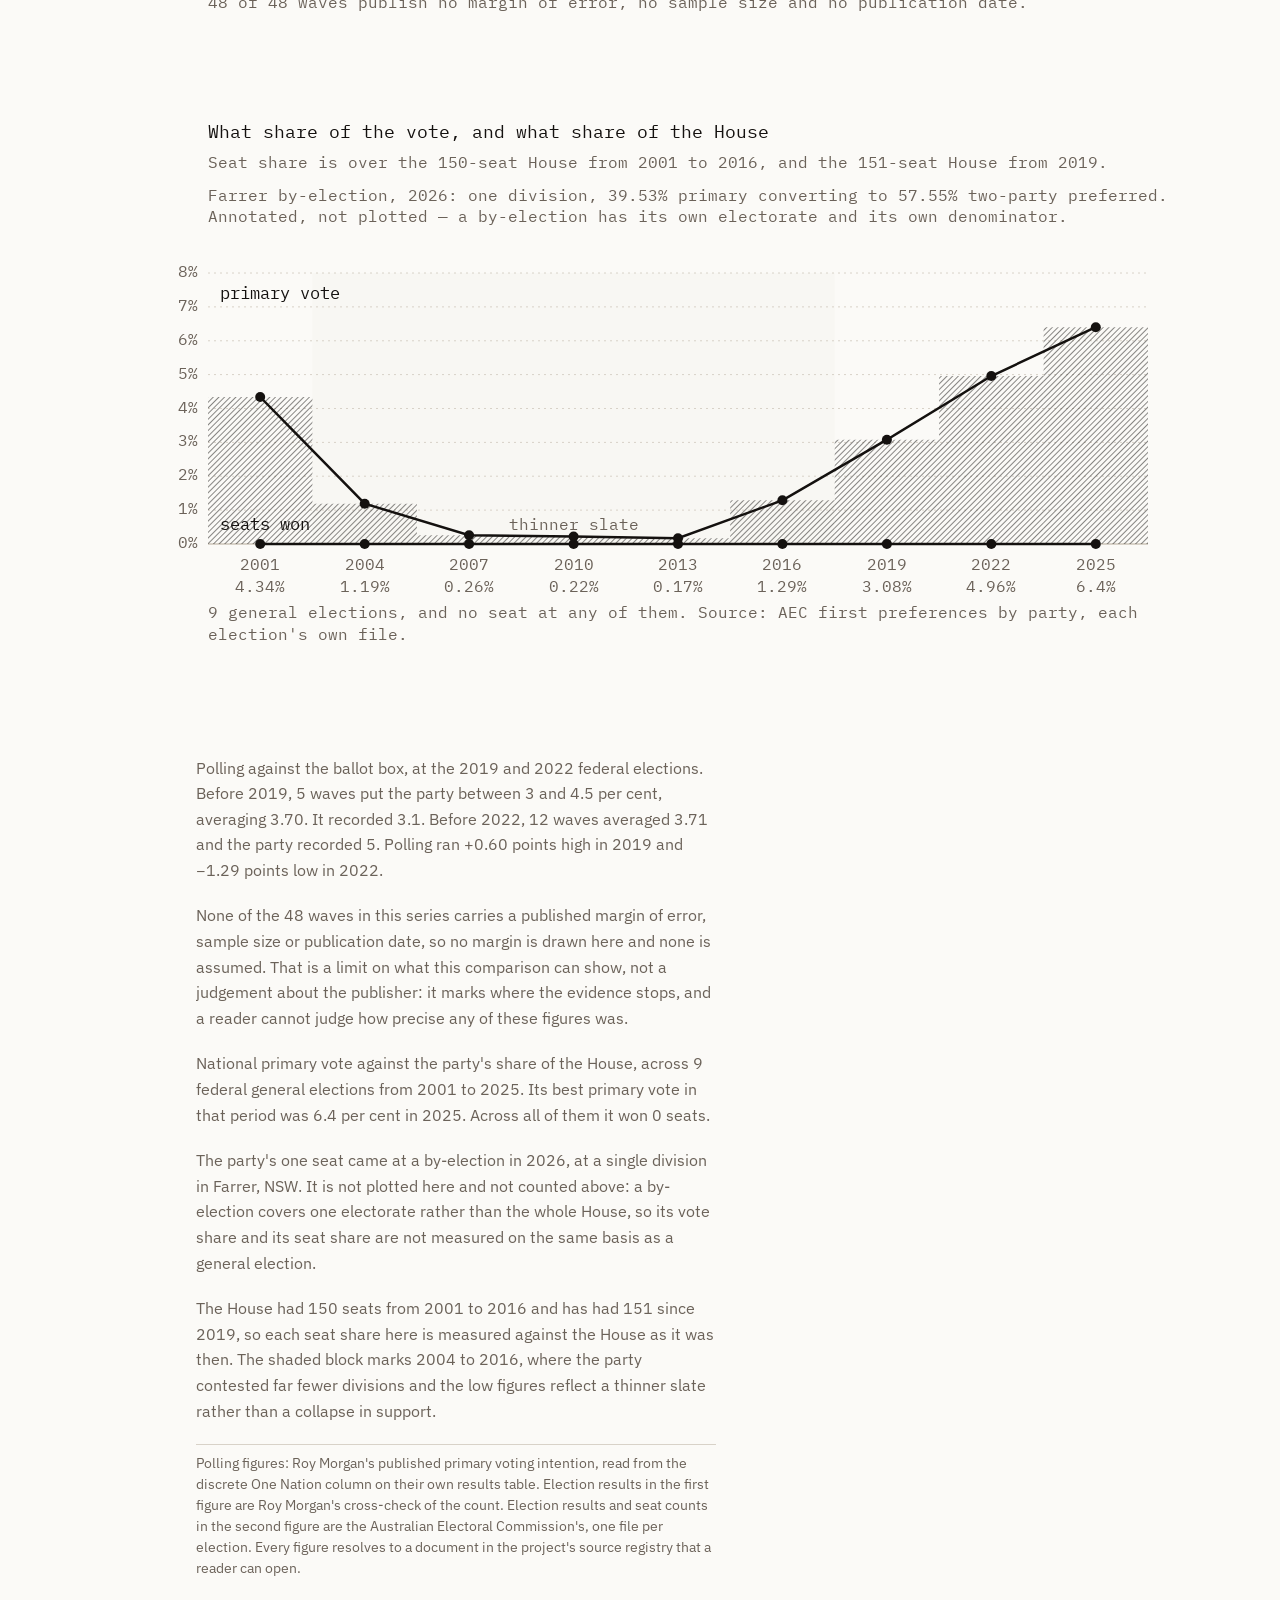
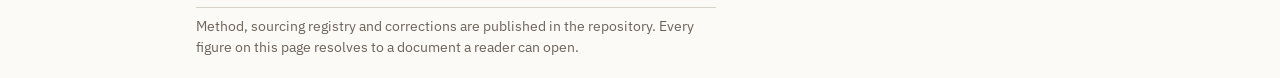
==== commit 34897a81: "Fix five defects that let a stale page pass as verified The previous session reported four browser-v" ====
--- a/index.html
+++ b/index.html
@@ -9,6 +9,7 @@
 -->
 <html lang="en-AU">
   <head>
+    <meta name="robots" content="noindex" />
     <meta charset="utf-8" />
     <meta name="viewport" content="width=device-width, initial-scale=1" />
     <title>Margin of Error</title>
@@ -48,6 +49,7 @@
     />
   </head>
   <body>
+    <div class="draft-banner" data-draft="true"><p><strong>Not for publication.</strong></p><p>This page was built from data with 2 outstanding publication gates. The figures are current with the data in the repository, and the sourcing has not been confirmed.</p></div>
     <header class="layout">
       <div class="col-prose">
         <p class="kicker">Margin of Error</p>
@@ -127,7 +129,7 @@
   <text x="809.0" y="365.64" font-size="17" text-anchor="middle" fill="var(--color-ink)">result 5%</text>
   <text x="104" y="624" font-size="16" fill="var(--color-ink-muted)">48 of 48 waves publish no margin of error, no sample size and no publication date.</text>
   </svg>
-    <svg xmlns="http://www.w3.org/2000/svg" viewBox="0 0 420 620" class="chart chart-narrow" role="img" aria-labelledby="chart-01-title-narrow chart-01-desc" data-source-id="roymorgan-pvi-narrow" font-family="IBM Plex Mono, ui-monospace, monospace" style="aspect-ratio: 420 / 620; font-variant-numeric: tabular-nums">
+    <svg xmlns="http://www.w3.org/2000/svg" viewBox="0 0 420 620" class="chart chart-narrow" role="img" aria-labelledby="chart-01-title-narrow chart-01-desc-narrow" data-source-id="roymorgan-pvi" font-family="IBM Plex Mono, ui-monospace, monospace" style="aspect-ratio: 420 / 620; font-variant-numeric: tabular-nums">
   <title id="chart-01-title-narrow">Polling against the result, One Nation primary vote, federal elections 2019 and 2022</title>
   <desc id="chart-01-desc-narrow">A two-panel chart. The upper panel shows polling minus result in percentage points for 2 federal elections, drawn from a zero rule so the axis is centred on the quantity being measured. The lower panel shows, for each election, the span of polling values published in the preceding waves as a vertical bar, the mean of those waves, and the result marked as a horizontal rule. For 2019, polling averaged 3.70 per cent across the 5 waves before the election and the party recorded 3.1 per cent, so polling overstated it by 0.60 points. For 2022, polling averaged 3.71 per cent across the 12 waves before the election and the party recorded 5 per cent, so polling understated it by 1.29 points. Based on 48 fortnightly waves published between 2018 and 2022. No wave carries a published margin of error, sample size or publication date, so no uncertainty interval is drawn and none is imputed. The span is not a time series: these are fortnightly snapshots and nothing is claimed about the values between them.</desc>
   <defs><pattern id="hatch-mo-narrow" width="4" height="4" patternUnits="userSpaceOnUse" patternTransform="rotate(45)"><line x1="0" y1="0" x2="0" y2="4" stroke="currentColor" stroke-width="1" /></pattern><pattern id="hatch-mo-print-narrow" width="6" height="6" patternUnits="userSpaceOnUse" patternTransform="rotate(45)"><line x1="0" y1="0" x2="0" y2="6" stroke="currentColor" stroke-width="1.6" /></pattern><marker id="result-mark-narrow" viewBox="0 0 10 10" refX="5" refY="5" markerWidth="7" markerHeight="7" orient="auto"><path d="M 0 0 L 10 5 L 0 10 z" fill="var(--color-ink)" /></marker></defs>
@@ -192,15 +194,15 @@
   <text x="94" y="206.9" font-size="16" text-anchor="end" fill="var(--color-ink-muted)">7%</text>
   <line x1="104" y1="169.0" x2="1044" y2="169.0" stroke="var(--color-rule)" stroke-width="1" stroke-dasharray="2 4" />
   <text x="94" y="173.0" font-size="16" text-anchor="end" fill="var(--color-ink-muted)">8%</text>
-  <polygon points="104.0,440.0 208.4,440.0 208.4,293.0 104.0,293.0" fill="var(--band-hatch)" stroke="none" />
-  <polygon points="208.4,440.0 312.9,440.0 312.9,399.7 208.4,399.7" fill="var(--band-hatch)" stroke="none" />
-  <polygon points="312.9,440.0 417.3,440.0 417.3,431.2 312.9,431.2" fill="var(--band-hatch)" stroke="none" />
-  <polygon points="417.3,440.0 521.8,440.0 521.8,432.5 417.3,432.5" fill="var(--band-hatch)" stroke="none" />
-  <polygon points="521.8,440.0 626.2,440.0 626.2,434.2 521.8,434.2" fill="var(--band-hatch)" stroke="none" />
-  <polygon points="626.2,440.0 730.7,440.0 730.7,396.3 626.2,396.3" fill="var(--band-hatch)" stroke="none" />
-  <polygon points="730.7,440.0 835.1,440.0 835.1,335.7 730.7,335.7" fill="var(--band-hatch)" stroke="none" />
-  <polygon points="835.1,440.0 939.6,440.0 939.6,272.0 835.1,272.0" fill="var(--band-hatch)" stroke="none" />
-  <polygon points="939.6,440.0 1044.0,440.0 1044.0,223.2 939.6,223.2" fill="var(--band-hatch)" stroke="none" />
+  <polygon class="band" points="104.0,440.0 208.4,440.0 208.4,293.0 104.0,293.0" fill="var(--band-hatch)" stroke="none" />
+  <polygon class="band" points="208.4,440.0 312.9,440.0 312.9,399.7 208.4,399.7" fill="var(--band-hatch)" stroke="none" />
+  <polygon class="band" points="312.9,440.0 417.3,440.0 417.3,431.2 312.9,431.2" fill="var(--band-hatch)" stroke="none" />
+  <polygon class="band" points="417.3,440.0 521.8,440.0 521.8,432.5 417.3,432.5" fill="var(--band-hatch)" stroke="none" />
+  <polygon class="band" points="521.8,440.0 626.2,440.0 626.2,434.2 521.8,434.2" fill="var(--band-hatch)" stroke="none" />
+  <polygon class="band" points="626.2,440.0 730.7,440.0 730.7,396.3 626.2,396.3" fill="var(--band-hatch)" stroke="none" />
+  <polygon class="band" points="730.7,440.0 835.1,440.0 835.1,335.7 730.7,335.7" fill="var(--band-hatch)" stroke="none" />
+  <polygon class="band" points="835.1,440.0 939.6,440.0 939.6,272.0 835.1,272.0" fill="var(--band-hatch)" stroke="none" />
+  <polygon class="band" points="939.6,440.0 1044.0,440.0 1044.0,223.2 939.6,223.2" fill="var(--band-hatch)" stroke="none" />
   <polyline points="156.2,440.0 260.7,440.0 365.1,440.0 469.6,440.0 574.0,440.0 678.4,440.0 782.9,440.0 887.3,440.0 991.8,440.0" fill="none" stroke="var(--color-ink)" stroke-width="2.5" />
   <polyline points="156.2,293.0 260.7,399.7 365.1,431.2 469.6,432.5 574.0,434.2 678.4,396.3 782.9,335.7 887.3,272.0 991.8,223.2" fill="none" stroke="var(--color-ink)" stroke-width="2.5" />
   <circle cx="156.2" cy="293.0" r="5" fill="var(--color-ink)" />
@@ -247,7 +249,7 @@
   <text x="104" y="514" font-size="16" fill="var(--color-ink-muted)">9 general elections, and no seat at any of them. Source: AEC first preferences by party, each</text>
   <text x="104" y="536" font-size="16" fill="var(--color-ink-muted)">election's own file.</text>
   </svg>
-    <svg xmlns="http://www.w3.org/2000/svg" viewBox="0 0 420 680" class="chart chart-narrow" role="img" aria-labelledby="chart-02-title-narrow chart-02-desc" data-source-id="aec-hor-2025-fp-by-party aec-hor-2001-fp-by-party aec-hor-2025-party-rep aec-by-farrer-2026-narrow" font-family="IBM Plex Mono, ui-monospace, monospace" style="aspect-ratio: 420 / 680; font-variant-numeric: tabular-nums">
+    <svg xmlns="http://www.w3.org/2000/svg" viewBox="0 0 420 680" class="chart chart-narrow" role="img" aria-labelledby="chart-02-title-narrow chart-02-desc-narrow" data-source-id="aec-hor-2025-fp-by-party aec-hor-2001-fp-by-party aec-hor-2025-party-rep aec-by-farrer-2026" font-family="IBM Plex Mono, ui-monospace, monospace" style="aspect-ratio: 420 / 680; font-variant-numeric: tabular-nums">
   <title id="chart-02-title-narrow">National primary vote and share of the House held, federal elections 2001 to 2025</title>
   <desc id="chart-02-desc-narrow">A line chart over 9 Australian federal general elections from 2001 to 2025. The upper line is the party's national primary vote share. The lower line is its share of the House, which is zero at every one of these elections, so the hatched band between the two lines is the entire distance between vote share and seat share. In 2001 the party recorded 4.34 per cent of the primary vote and won 0 of 150 seats. In 2004 the party recorded 1.19 per cent of the primary vote and won 0 of 150 seats. In 2007 the party recorded 0.26 per cent of the primary vote and won 0 of 150 seats. In 2010 the party recorded 0.22 per cent of the primary vote and won 0 of 150 seats. In 2013 the party recorded 0.17 per cent of the primary vote and won 0 of 150 seats. In 2016 the party recorded 1.29 per cent of the primary vote and won 0 of 150 seats. In 2019 the party recorded 3.08 per cent of the primary vote and won 0 of 151 seats. In 2022 the party recorded 4.96 per cent of the primary vote and won 0 of 151 seats. In 2025 the party recorded 6.4 per cent of the primary vote and won 0 of 151 seats. The House returned 150 seats to 2016 and 151 from 2019, and each share is computed against the chamber size for its own election rather than a single figure. The shaded block marks 2004 to 2016, where the party contested far fewer divisions and the figures are not the same measure as the years either side. The party's only seat came at the Farrer by-election in 2026, which is not plotted: a by-election covers one division on its own electorate rather than the whole House.</desc>
   <defs><pattern id="hatch-mo-narrow" width="4" height="4" patternUnits="userSpaceOnUse" patternTransform="rotate(45)"><line x1="0" y1="0" x2="0" y2="4" stroke="currentColor" stroke-width="1" /></pattern><pattern id="hatch-mo-print-narrow" width="6" height="6" patternUnits="userSpaceOnUse" patternTransform="rotate(45)"><line x1="0" y1="0" x2="0" y2="6" stroke="currentColor" stroke-width="1.6" /></pattern></defs>
@@ -275,15 +277,15 @@
   <text x="54" y="312.6" font-size="16" text-anchor="end" fill="var(--color-ink-muted)">7%</text>
   <line x1="64" y1="279.0" x2="404" y2="279.0" stroke="var(--color-rule)" stroke-width="1" stroke-dasharray="2 4" />
   <text x="54" y="283.0" font-size="16" text-anchor="end" fill="var(--color-ink-muted)">8%</text>
-  <polygon points="64.0,516.0 101.8,516.0 101.8,387.4 64.0,387.4" fill="var(--band-hatch)" stroke="none" />
-  <polygon points="101.8,516.0 139.6,516.0 139.6,480.7 101.8,480.7" fill="var(--band-hatch)" stroke="none" />
-  <polygon points="139.6,516.0 177.3,516.0 177.3,508.3 139.6,508.3" fill="var(--band-hatch)" stroke="none" />
-  <polygon points="177.3,516.0 215.1,516.0 215.1,509.5 177.3,509.5" fill="var(--band-hatch)" stroke="none" />
-  <polygon points="215.1,516.0 252.9,516.0 252.9,511.0 215.1,511.0" fill="var(--band-hatch)" stroke="none" />
-  <polygon points="252.9,516.0 290.7,516.0 290.7,477.8 252.9,477.8" fill="var(--band-hatch)" stroke="none" />
-  <polygon points="290.7,516.0 328.4,516.0 328.4,424.8 290.7,424.8" fill="var(--band-hatch)" stroke="none" />
-  <polygon points="328.4,516.0 366.2,516.0 366.2,369.1 328.4,369.1" fill="var(--band-hatch)" stroke="none" />
-  <polygon points="366.2,516.0 404.0,516.0 404.0,326.4 366.2,326.4" fill="var(--band-hatch)" stroke="none" />
+  <polygon class="band" points="64.0,516.0 101.8,516.0 101.8,387.4 64.0,387.4" fill="var(--band-hatch)" stroke="none" />
+  <polygon class="band" points="101.8,516.0 139.6,516.0 139.6,480.7 101.8,480.7" fill="var(--band-hatch)" stroke="none" />
+  <polygon class="band" points="139.6,516.0 177.3,516.0 177.3,508.3 139.6,508.3" fill="var(--band-hatch)" stroke="none" />
+  <polygon class="band" points="177.3,516.0 215.1,516.0 215.1,509.5 177.3,509.5" fill="var(--band-hatch)" stroke="none" />
+  <polygon class="band" points="215.1,516.0 252.9,516.0 252.9,511.0 215.1,511.0" fill="var(--band-hatch)" stroke="none" />
+  <polygon class="band" points="252.9,516.0 290.7,516.0 290.7,477.8 252.9,477.8" fill="var(--band-hatch)" stroke="none" />
+  <polygon class="band" points="290.7,516.0 328.4,516.0 328.4,424.8 290.7,424.8" fill="var(--band-hatch)" stroke="none" />
+  <polygon class="band" points="328.4,516.0 366.2,516.0 366.2,369.1 328.4,369.1" fill="var(--band-hatch)" stroke="none" />
+  <polygon class="band" points="366.2,516.0 404.0,516.0 404.0,326.4 366.2,326.4" fill="var(--band-hatch)" stroke="none" />
   <polyline points="82.9,516.0 120.7,516.0 158.4,516.0 196.2,516.0 234.0,516.0 271.8,516.0 309.6,516.0 347.3,516.0 385.1,516.0" fill="none" stroke="var(--color-ink)" stroke-width="2.5" />
   <polyline points="82.9,387.4 120.7,480.7 158.4,508.3 196.2,509.5 234.0,511.0 271.8,477.8 309.6,424.8 347.3,369.1 385.1,326.4" fill="none" stroke="var(--color-ink)" stroke-width="2.5" />
   <circle cx="82.9" cy="387.4" r="5" fill="var(--color-ink)" />
--- a/src/margin-of-error.css
+++ b/src/margin-of-error.css
@@ -79,8 +79,17 @@
   --color-gain: #0f7b6c;
   --color-loss: #c1443a;
 
-  /* Uncertainty */
+  /* Uncertainty.
+     --band-hatch is declared here, not left to the chart's own fill
+     attribute. DESIGN.md specifies it as url(#hatch-mo), and the charts do
+     carry fill="var(--band-hatch)" — but the token was never defined, so it
+     computed to an empty string and every shaded region rendered with no fill
+     at all. Nine polygons in Chart 02 were invisible, and nothing failed:
+     an SVG fill of "" is not an error, it is simply no paint.
+     Found by measuring the computed fill rather than by reading the SVG,
+     which looks identical either way. */
   --band-fill: rgba(20, 17, 15, 0.07);
+  --band-hatch: url(#hatch-mo);
   --band-edge: var(--color-ink-muted);
 
   /* Spacing, 4px base */
@@ -317,15 +326,27 @@
 
    A chart generator emits a second, narrower SVG for phones, because a 1120px
    chart scaled into a 265px column renders 16px labels at about 3.8px. The
-   wide element is hidden below 640px and the narrow one is hidden above it.
+   wide element is hidden below 1100px and the narrow one is hidden above it.
    The wide variant stays in the accessibility tree at every width, so a screen
-   reader always finds a chart. Breakpoint matches the grid change in DESIGN.md
-   and the width the narrow viewBox was tuned for (see task 0008). */
+   reader always finds a chart. The breakpoint is set by legibility rather than
+   by the grid; see the note at the media query. */
 figure .chart-narrow {
   display: none;
 }
 
-@media (max-width: 639px) {
+/* The wide variant is drawn against a 1072-unit viewBox, equal to the track
+   width at 1280px, so its 16px labels land at exactly 16px there and no
+   smaller. Shown below that, it scales down with the track and the labels go
+   with it: measured at a 577px track it rendered 8.61px, the worst of any
+   width, and under the DESIGN.md floor.
+
+   The narrow variant is drawn against 420 units, so in the same 577px track its
+   labels render at 22.0px and in the 1072px track at 40.8px. Oversized is
+   legible; undersized is not.
+
+   So the switch is where the wide variant stops being legible, not where the
+   grid changes. Measured: 10.10px at 320px, 22.0px at 640px, 16.0px at 1280px. */
+@media (max-width: 1099px) {
   figure .chart-narrow {
     display: block;
   }
@@ -334,6 +355,48 @@
   figure[data-chart] > .chart:not(.chart-narrow) {
     display: none;
   }
+}
+
+/* The narrow variant's pattern ids are suffixed at build time, so its bands
+   have to name the suffixed pattern. --band-hatch is declared once on :root as
+   url(#hatch-mo) and resolves against the wide chart's id in both variants, so
+   the narrow copy referenced an id that does not exist in its own SVG and its
+   shaded regions rendered with no fill at all — at the width most readers see.
+
+   Outside @media print deliberately: this is a screen correction, and the
+   print counterpart lives with the other print hatch rules. */
+.chart-narrow .band {
+  fill: url(#hatch-mo-narrow);
+}
+
+/* ---------- Draft banner ---------- */
+
+/* Only ever present on a `--draft` artefact, which is a page built while a
+   publication gate is red. It exists so the committed page can stay current
+   with its sources without ever being mistakable for something shippable.
+   Tokens only, so it cannot trip the raw-hex rule it sits inside. */
+.draft-banner {
+  border-block: 2px solid var(--color-loss);
+  background: var(--color-paper-raised);
+  color: var(--color-ink);
+  padding-block: 12px;
+  /* Same inline padding as .layout, so the notice lines up with the page. */
+  padding-inline: var(--space-5);
+  margin: 0;
+  font-family: var(--face-body);
+}
+
+/* The strip is full-bleed, like any site-wide notice, but the copy is not: an
+   unconstrained line ran to 2293px, which no one reads. Same measure as the
+   prose. */
+.draft-banner p {
+  margin: 0 auto;
+  max-width: var(--measure);
+}
+
+.draft-banner p + p {
+  margin-top: 6px;
+  color: var(--color-ink-muted);
 }
 
 /* ---------- Focus ---------- */
@@ -411,6 +474,20 @@
     fill: url(#hatch-mo-print-narrow);
   }
 
+  /* Same problem on screen, and it is worse than the print case because this
+     is the width most readers see. --band-hatch is declared once on :root as
+     url(#hatch-mo), so it resolves against the WIDE chart's pattern id in both
+     variants. The narrow copy's pattern is #hatch-mo-narrow, so its nine
+     shaded regions referenced an id that does not exist in its own SVG and
+     rendered with no fill at all.
+
+     The token cannot be redefined per variant, because a CSS custom property
+     on the page has no notion of which inline SVG it is being resolved
+     against. The reference has to be set per variant instead. */
+  .chart-narrow .band {
+    fill: url(#hatch-mo-narrow);
+  }
+
   /* On paper the interval boundary carries the meaning, not the tint, so the
      dashed edge goes solid and heavier. */
   .band {
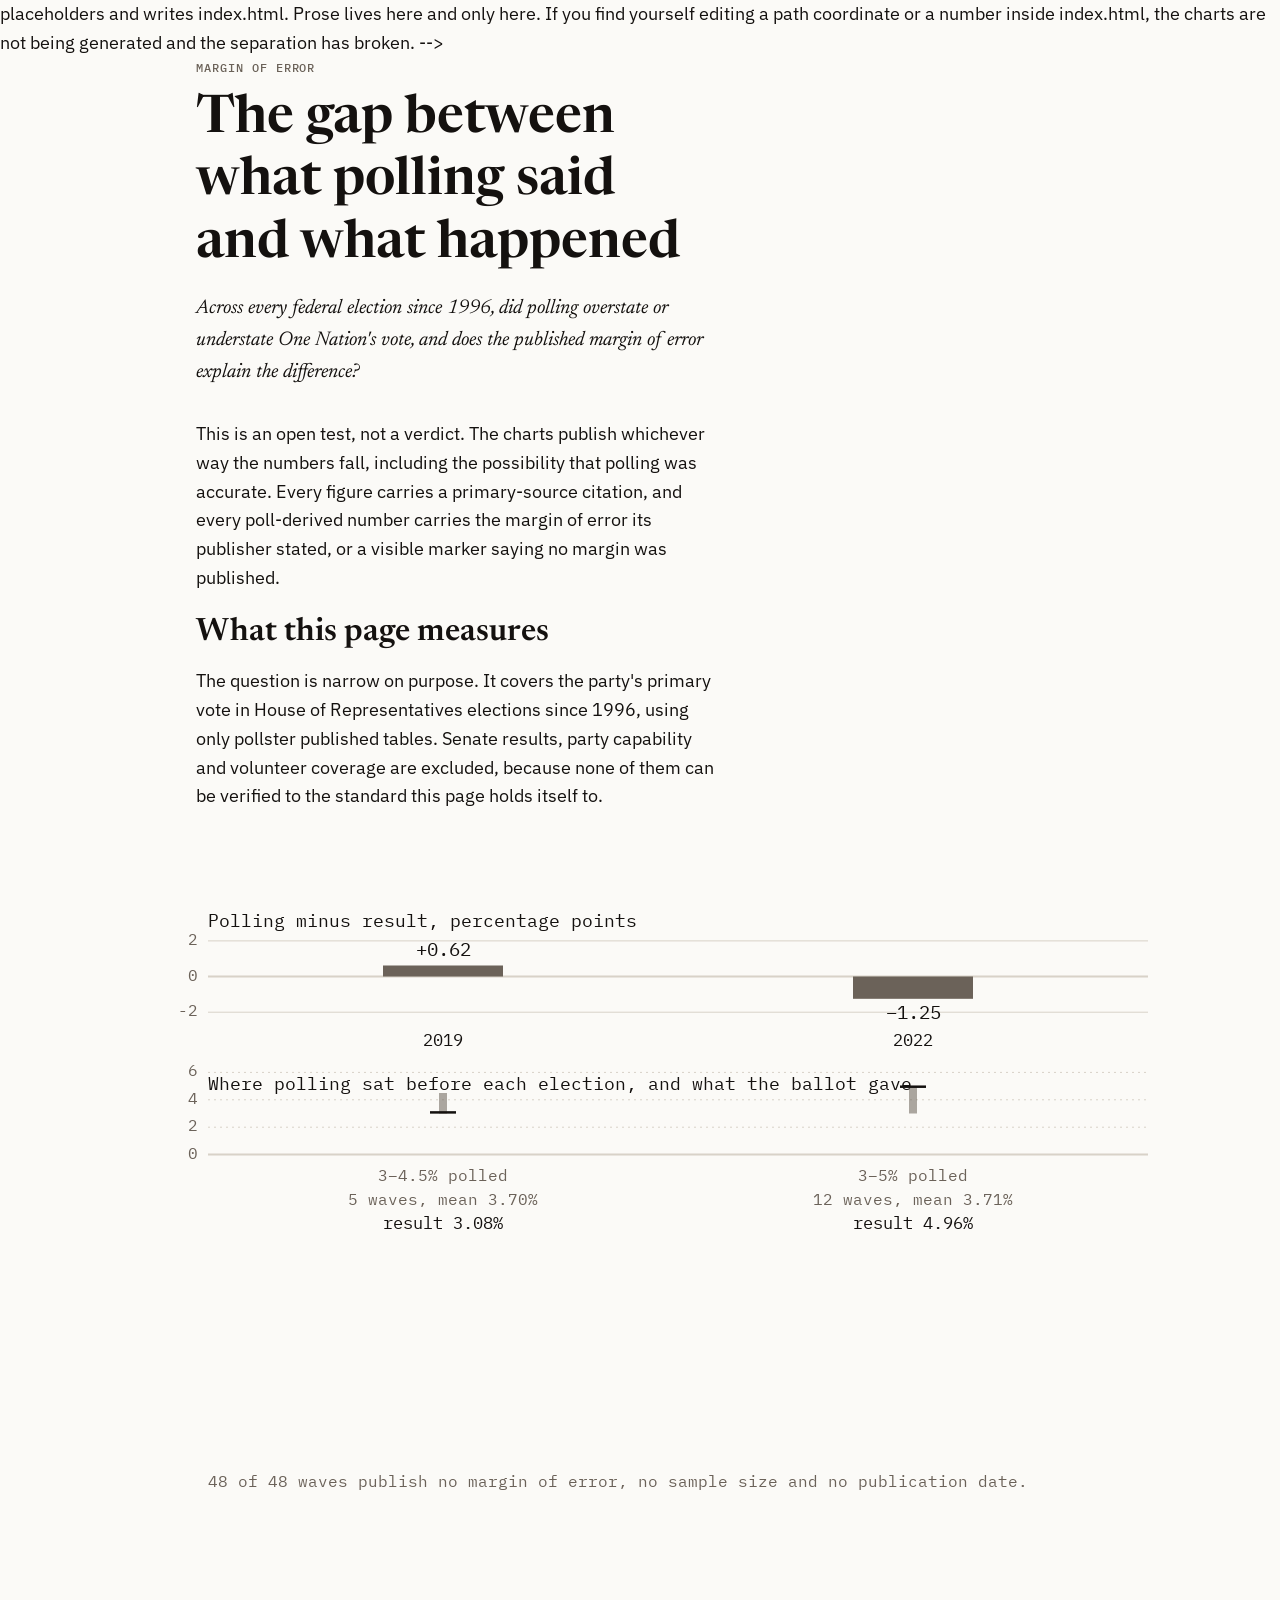
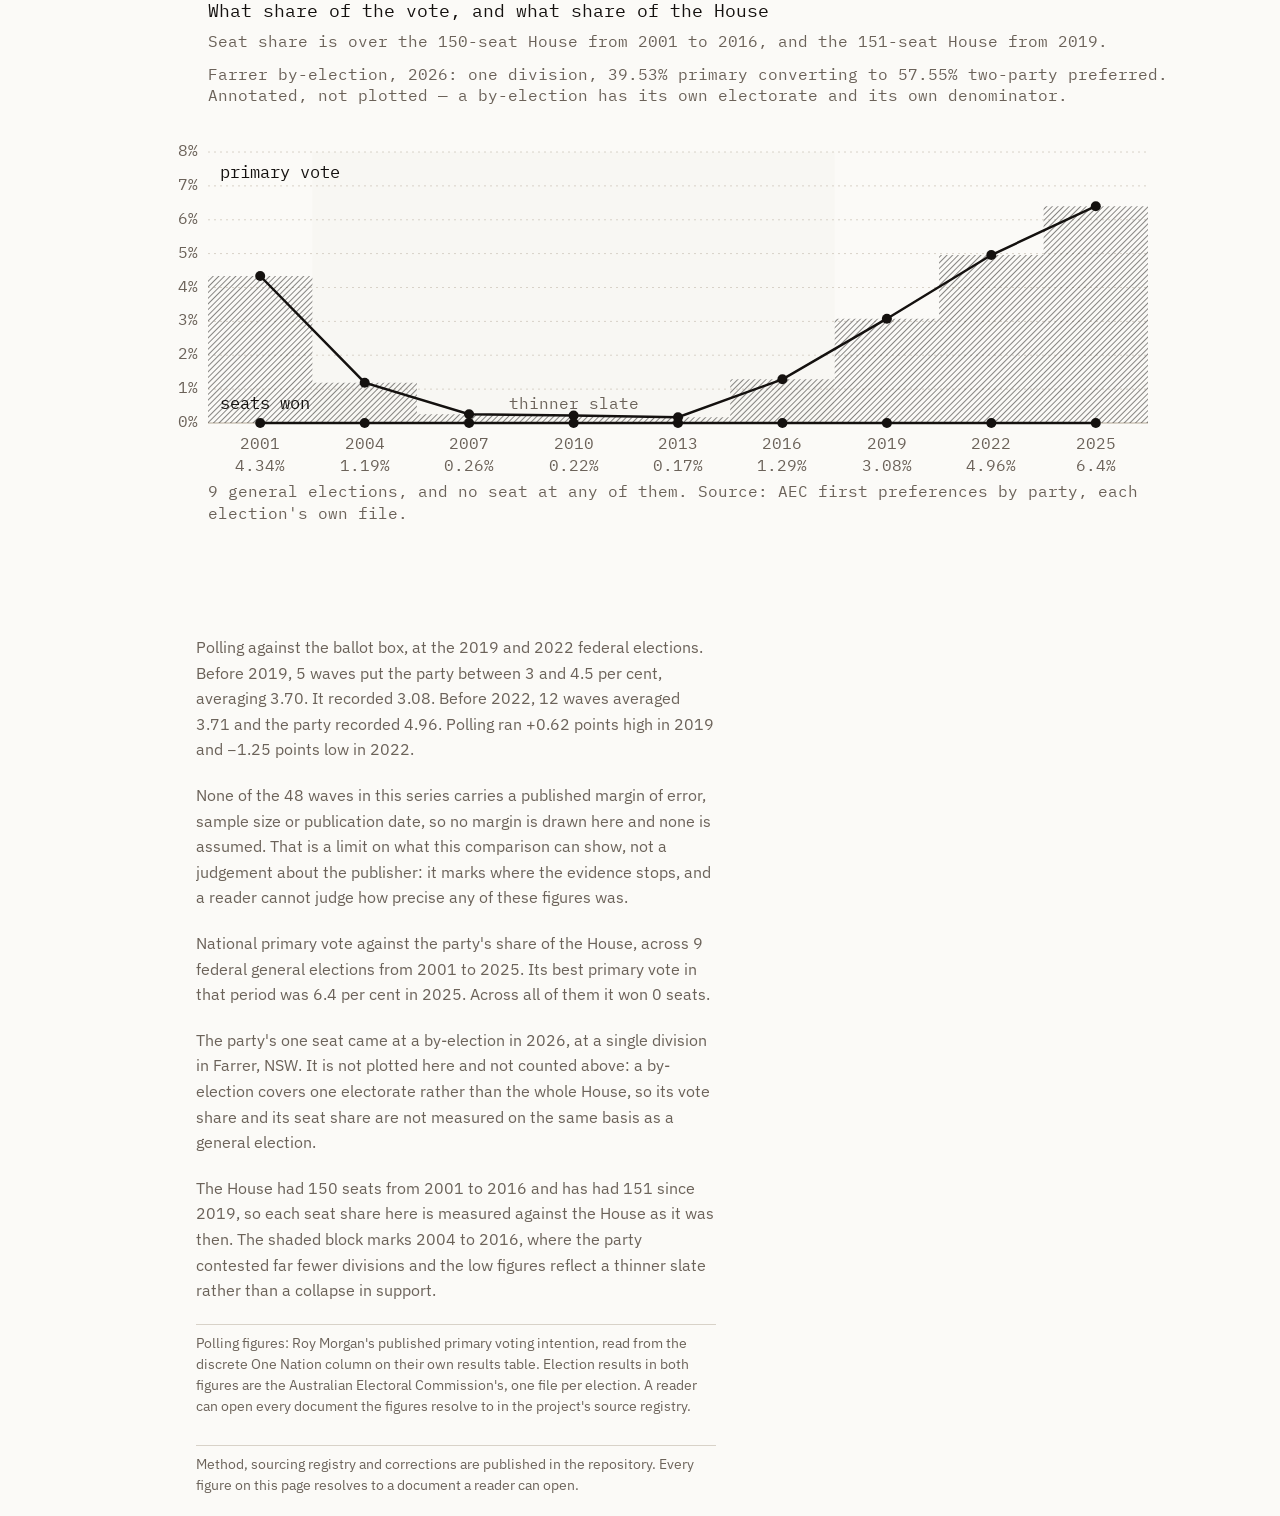
==== commit 59f1c894: "Close task 0003: the result axis reads the AEC record Chart 01's result axis moves off Roy Morgan's " ====
--- a/index.html
+++ b/index.html
@@ -9,7 +9,6 @@
 -->
 <html lang="en-AU">
   <head>
-    <meta name="robots" content="noindex" />
     <meta charset="utf-8" />
     <meta name="viewport" content="width=device-width, initial-scale=1" />
     <title>Margin of Error</title>
@@ -49,7 +48,6 @@
     />
   </head>
   <body>
-    <div class="draft-banner" data-draft="true"><p><strong>Not for publication.</strong></p><p>This page was built from data with 2 outstanding publication gates. The figures are current with the data in the repository, and the sourcing has not been confirmed.</p></div>
     <header class="layout">
       <div class="col-prose">
         <p class="kicker">Margin of Error</p>
@@ -89,9 +87,9 @@
            caption and source note live in the following .col-prose block, so
            the reading order stays heading, prose, figure, caption. -->
       <figure class="col-full" data-chart="01">
-  <svg xmlns="http://www.w3.org/2000/svg" viewBox="0 0 1072 640" class="chart" role="img" aria-labelledby="chart-01-title chart-01-desc" data-source-id="roymorgan-pvi" font-family="IBM Plex Mono, ui-monospace, monospace" style="aspect-ratio: 1072 / 640; font-variant-numeric: tabular-nums">
+  <svg xmlns="http://www.w3.org/2000/svg" viewBox="0 0 1072 640" class="chart" role="img" aria-labelledby="chart-01-title chart-01-desc" data-source-id="roymorgan-pvi aec-hor-2019-fp-by-party aec-hor-2022-fp-by-party" font-family="IBM Plex Mono, ui-monospace, monospace" style="aspect-ratio: 1072 / 640; font-variant-numeric: tabular-nums">
   <title id="chart-01-title">Polling against the result, One Nation primary vote, federal elections 2019 and 2022</title>
-  <desc id="chart-01-desc">A two-panel chart. The upper panel shows polling minus result in percentage points for 2 federal elections, drawn from a zero rule so the axis is centred on the quantity being measured. The lower panel shows, for each election, the span of polling values published in the preceding waves as a vertical bar, the mean of those waves, and the result marked as a horizontal rule. For 2019, polling averaged 3.70 per cent across the 5 waves before the election and the party recorded 3.1 per cent, so polling overstated it by 0.60 points. For 2022, polling averaged 3.71 per cent across the 12 waves before the election and the party recorded 5 per cent, so polling understated it by 1.29 points. Based on 48 fortnightly waves published between 2018 and 2022. No wave carries a published margin of error, sample size or publication date, so no uncertainty interval is drawn and none is imputed. The span is not a time series: these are fortnightly snapshots and nothing is claimed about the values between them.</desc>
+  <desc id="chart-01-desc">A two-panel chart. The upper panel shows polling minus result in percentage points for 2 federal elections, drawn from a zero rule so the axis is centred on the quantity being measured. The lower panel shows, for each election, the span of polling values published in the preceding waves as a vertical bar, the mean of those waves, and the result marked as a horizontal rule. For 2019, polling averaged 3.70 per cent across the 5 waves before the election and the party recorded 3.08 per cent, so polling overstated it by 0.62 points. For 2022, polling averaged 3.71 per cent across the 12 waves before the election and the party recorded 4.96 per cent, so polling understated it by 1.25 points. Based on 48 fortnightly waves published between 2018 and 2022. No wave carries a published margin of error, sample size or publication date, so no uncertainty interval is drawn and none is imputed. The span is not a time series: these are fortnightly snapshots and nothing is claimed about the values between them.</desc>
   <defs><pattern id="hatch-mo" width="4" height="4" patternUnits="userSpaceOnUse" patternTransform="rotate(45)"><line x1="0" y1="0" x2="0" y2="4" stroke="currentColor" stroke-width="1" /></pattern><pattern id="hatch-mo-print" width="6" height="6" patternUnits="userSpaceOnUse" patternTransform="rotate(45)"><line x1="0" y1="0" x2="0" y2="6" stroke="currentColor" stroke-width="1.6" /></pattern><marker id="result-mark" viewBox="0 0 10 10" refX="5" refY="5" markerWidth="7" markerHeight="7" orient="auto"><path d="M 0 0 L 10 5 L 0 10 z" fill="var(--color-ink)" /></marker></defs>
   <text x="104" y="63.92" font-size="18" fill="var(--color-ink)">Polling minus result, percentage points</text>
   <line x1="104" y1="149.2" x2="1044" y2="149.2" stroke="var(--color-rule)" stroke-width="1" />
@@ -100,12 +98,12 @@
   <text x="94" y="117.5" font-size="16" text-anchor="end" fill="var(--color-ink-muted)">0</text>
   <line x1="104" y1="77.9" x2="1044" y2="77.9" stroke="var(--color-rule)" stroke-width="1" />
   <text x="94" y="81.9" font-size="16" text-anchor="end" fill="var(--color-ink-muted)">2</text>
-  <rect x="279.0" y="102.9" width="120.0" height="10.7" fill="var(--color-ink-muted)" />
+  <rect x="279.0" y="102.5" width="120.0" height="11.0" fill="var(--color-ink-muted)" />
   <text x="339.0" y="183.16000000000003" text-anchor="middle" font-size="17" text-anchor="middle" fill="var(--color-ink)">2019</text>
-  <text x="339.0" y="92.9" text-anchor="middle" font-size="19" text-anchor="middle" fill="var(--color-ink)">+0.60</text>
-  <rect x="749.0" y="113.5" width="120.0" height="23.0" fill="var(--color-ink-muted)" />
+  <text x="339.0" y="92.5" text-anchor="middle" font-size="19" text-anchor="middle" fill="var(--color-ink)">+0.62</text>
+  <rect x="749.0" y="113.5" width="120.0" height="22.3" fill="var(--color-ink-muted)" />
   <text x="809.0" y="183.16000000000003" text-anchor="middle" font-size="17" text-anchor="middle" fill="var(--color-ink)">2022</text>
-  <text x="809.0" y="156.5" text-anchor="middle" font-size="19" text-anchor="middle" fill="var(--color-ink)">−1.29</text>
+  <text x="809.0" y="155.8" text-anchor="middle" font-size="19" text-anchor="middle" fill="var(--color-ink)">−1.25</text>
   <text x="104" y="227.2" font-size="18" fill="var(--color-ink)">Where polling sat before each election, and what the ballot gave</text>
   <line x1="104" y1="291.6" x2="1044" y2="291.6" stroke="var(--color-rule)" stroke-width="2" stroke-dasharray="none" />
   <text x="94" y="295.6" font-size="16" text-anchor="end" fill="var(--color-ink-muted)">0</text>
@@ -117,21 +115,21 @@
   <text x="94" y="213.4" font-size="16" text-anchor="end" fill="var(--color-ink-muted)">6</text>
   <line x1="339.0" y1="250.5" x2="339.0" y2="230.0" stroke="var(--band-edge)" stroke-width="8" stroke-linecap="butt" opacity="0.55" />
   <line x1="339.0" y1="241.0" x2="339.0" y2="241.0" stroke="var(--color-ink)" stroke-width="1" />
-  <line x1="326.0" y1="249.2" x2="352.0" y2="249.2" stroke="var(--color-ink)" stroke-width="2.5" />
+  <line x1="326.0" y1="249.4" x2="352.0" y2="249.4" stroke="var(--color-ink)" stroke-width="2.5" />
   <text x="339.0" y="317.64" font-size="16" text-anchor="middle" fill="var(--color-ink-muted)">3&#8211;4.5% polled</text>
   <text x="339.0" y="341.64" font-size="16" text-anchor="middle" fill="var(--color-ink-muted)">5 waves, mean 3.70%</text>
-  <text x="339.0" y="365.64" font-size="17" text-anchor="middle" fill="var(--color-ink)">result 3.1%</text>
+  <text x="339.0" y="365.64" font-size="17" text-anchor="middle" fill="var(--color-ink)">result 3.08%</text>
   <line x1="809.0" y1="250.5" x2="809.0" y2="223.1" stroke="var(--band-edge)" stroke-width="8" stroke-linecap="butt" opacity="0.55" />
   <line x1="809.0" y1="240.8" x2="809.0" y2="240.8" stroke="var(--color-ink)" stroke-width="1" />
-  <line x1="796.0" y1="223.1" x2="822.0" y2="223.1" stroke="var(--color-ink)" stroke-width="2.5" />
+  <line x1="796.0" y1="223.7" x2="822.0" y2="223.7" stroke="var(--color-ink)" stroke-width="2.5" />
   <text x="809.0" y="317.64" font-size="16" text-anchor="middle" fill="var(--color-ink-muted)">3&#8211;5% polled</text>
   <text x="809.0" y="341.64" font-size="16" text-anchor="middle" fill="var(--color-ink-muted)">12 waves, mean 3.71%</text>
-  <text x="809.0" y="365.64" font-size="17" text-anchor="middle" fill="var(--color-ink)">result 5%</text>
+  <text x="809.0" y="365.64" font-size="17" text-anchor="middle" fill="var(--color-ink)">result 4.96%</text>
   <text x="104" y="624" font-size="16" fill="var(--color-ink-muted)">48 of 48 waves publish no margin of error, no sample size and no publication date.</text>
   </svg>
-    <svg xmlns="http://www.w3.org/2000/svg" viewBox="0 0 420 620" class="chart chart-narrow" role="img" aria-labelledby="chart-01-title-narrow chart-01-desc-narrow" data-source-id="roymorgan-pvi" font-family="IBM Plex Mono, ui-monospace, monospace" style="aspect-ratio: 420 / 620; font-variant-numeric: tabular-nums">
+    <svg xmlns="http://www.w3.org/2000/svg" viewBox="0 0 420 620" class="chart chart-narrow" role="img" aria-labelledby="chart-01-title-narrow chart-01-desc-narrow" data-source-id="roymorgan-pvi aec-hor-2019-fp-by-party aec-hor-2022-fp-by-party" font-family="IBM Plex Mono, ui-monospace, monospace" style="aspect-ratio: 420 / 620; font-variant-numeric: tabular-nums">
   <title id="chart-01-title-narrow">Polling against the result, One Nation primary vote, federal elections 2019 and 2022</title>
-  <desc id="chart-01-desc-narrow">A two-panel chart. The upper panel shows polling minus result in percentage points for 2 federal elections, drawn from a zero rule so the axis is centred on the quantity being measured. The lower panel shows, for each election, the span of polling values published in the preceding waves as a vertical bar, the mean of those waves, and the result marked as a horizontal rule. For 2019, polling averaged 3.70 per cent across the 5 waves before the election and the party recorded 3.1 per cent, so polling overstated it by 0.60 points. For 2022, polling averaged 3.71 per cent across the 12 waves before the election and the party recorded 5 per cent, so polling understated it by 1.29 points. Based on 48 fortnightly waves published between 2018 and 2022. No wave carries a published margin of error, sample size or publication date, so no uncertainty interval is drawn and none is imputed. The span is not a time series: these are fortnightly snapshots and nothing is claimed about the values between them.</desc>
+  <desc id="chart-01-desc-narrow">A two-panel chart. The upper panel shows polling minus result in percentage points for 2 federal elections, drawn from a zero rule so the axis is centred on the quantity being measured. The lower panel shows, for each election, the span of polling values published in the preceding waves as a vertical bar, the mean of those waves, and the result marked as a horizontal rule. For 2019, polling averaged 3.70 per cent across the 5 waves before the election and the party recorded 3.08 per cent, so polling overstated it by 0.62 points. For 2022, polling averaged 3.71 per cent across the 12 waves before the election and the party recorded 4.96 per cent, so polling understated it by 1.25 points. Based on 48 fortnightly waves published between 2018 and 2022. No wave carries a published margin of error, sample size or publication date, so no uncertainty interval is drawn and none is imputed. The span is not a time series: these are fortnightly snapshots and nothing is claimed about the values between them.</desc>
   <defs><pattern id="hatch-mo-narrow" width="4" height="4" patternUnits="userSpaceOnUse" patternTransform="rotate(45)"><line x1="0" y1="0" x2="0" y2="4" stroke="currentColor" stroke-width="1" /></pattern><pattern id="hatch-mo-print-narrow" width="6" height="6" patternUnits="userSpaceOnUse" patternTransform="rotate(45)"><line x1="0" y1="0" x2="0" y2="6" stroke="currentColor" stroke-width="1.6" /></pattern><marker id="result-mark-narrow" viewBox="0 0 10 10" refX="5" refY="5" markerWidth="7" markerHeight="7" orient="auto"><path d="M 0 0 L 10 5 L 0 10 z" fill="var(--color-ink)" /></marker></defs>
   <text x="64" y="35.2" font-size="18" fill="var(--color-ink)">Polling minus result,</text>
   <text x="64" y="61.2" font-size="18" fill="var(--color-ink)">percentage points</text>
@@ -139,12 +137,12 @@
   <line x1="64" y1="112.9" x2="404" y2="112.9" stroke="var(--color-rule)" stroke-width="2" />
   <text x="54" y="116.9" font-size="16" text-anchor="end" fill="var(--color-ink-muted)">0</text>
   <line x1="64" y1="75.2" x2="404" y2="75.2" stroke="var(--color-rule)" stroke-width="1" />
-  <rect x="120.1" y="101.6" width="57.8" height="11.3" fill="var(--color-ink-muted)" />
+  <rect x="120.1" y="101.2" width="57.8" height="11.7" fill="var(--color-ink-muted)" />
   <text x="149.0" y="184.60000000000002" text-anchor="middle" font-size="17" text-anchor="middle" fill="var(--color-ink)">2019</text>
-  <text x="149.0" y="91.6" text-anchor="middle" font-size="19" text-anchor="middle" fill="var(--color-ink)">+0.60</text>
-  <rect x="290.1" y="112.9" width="57.8" height="24.3" fill="var(--color-ink-muted)" />
+  <text x="149.0" y="91.2" text-anchor="middle" font-size="19" text-anchor="middle" fill="var(--color-ink)">+0.62</text>
+  <rect x="290.1" y="112.9" width="57.8" height="23.6" fill="var(--color-ink-muted)" />
   <text x="319.0" y="184.60000000000002" text-anchor="middle" font-size="17" text-anchor="middle" fill="var(--color-ink)">2022</text>
-  <text x="319.0" y="157.2" text-anchor="middle" font-size="19" text-anchor="middle" fill="var(--color-ink)">−1.29</text>
+  <text x="319.0" y="156.5" text-anchor="middle" font-size="19" text-anchor="middle" fill="var(--color-ink)">−1.25</text>
   <text x="64" y="214.6" font-size="18" fill="var(--color-ink)">Where polling sat before each</text>
   <text x="64" y="240.6" font-size="18" fill="var(--color-ink)">election, and what the ballot</text>
   <text x="64" y="266.6" font-size="18" fill="var(--color-ink)">gave</text>
@@ -155,14 +153,14 @@
   <text x="54" y="284.6" font-size="16" text-anchor="end" fill="var(--color-ink-muted)">10</text>
   <line x1="149.0" y1="323.6" x2="149.0" y2="314.4" stroke="var(--band-edge)" stroke-width="8" stroke-linecap="butt" opacity="0.55" />
   <line x1="149.0" y1="319.3" x2="149.0" y2="319.3" stroke="var(--color-ink)" stroke-width="1" />
-  <line x1="136.0" y1="323.0" x2="162.0" y2="323.0" stroke="var(--color-ink)" stroke-width="2.5" />
+  <line x1="136.0" y1="323.1" x2="162.0" y2="323.1" stroke="var(--color-ink)" stroke-width="2.5" />
   <text x="149.0" y="368" font-size="16" text-anchor="middle" fill="var(--color-ink-muted)">mean 3.70%</text>
-  <text x="149.0" y="392" font-size="17" text-anchor="middle" fill="var(--color-ink)">result 3.1%</text>
+  <text x="149.0" y="392" font-size="17" text-anchor="middle" fill="var(--color-ink)">result 3.08%</text>
   <line x1="319.0" y1="323.6" x2="319.0" y2="311.3" stroke="var(--band-edge)" stroke-width="8" stroke-linecap="butt" opacity="0.55" />
   <line x1="319.0" y1="319.2" x2="319.0" y2="319.2" stroke="var(--color-ink)" stroke-width="1" />
-  <line x1="306.0" y1="311.3" x2="332.0" y2="311.3" stroke="var(--color-ink)" stroke-width="2.5" />
+  <line x1="306.0" y1="311.5" x2="332.0" y2="311.5" stroke="var(--color-ink)" stroke-width="2.5" />
   <text x="319.0" y="368" font-size="16" text-anchor="middle" fill="var(--color-ink-muted)">mean 3.71%</text>
-  <text x="319.0" y="392" font-size="17" text-anchor="middle" fill="var(--color-ink)">result 5%</text>
+  <text x="319.0" y="392" font-size="17" text-anchor="middle" fill="var(--color-ink)">result 4.96%</text>
   <text x="64" y="560" font-size="16" fill="var(--color-ink-muted)">48 of 48 waves publish no margin of</text>
   <text x="64" y="582" font-size="16" fill="var(--color-ink-muted)">error, no sample size and no</text>
   <text x="64" y="604" font-size="16" fill="var(--color-ink-muted)">publication date.</text>
@@ -331,10 +329,10 @@
             Polling against the ballot box, at the 2019 and 2022 federal
             elections. Before 2019, 5 waves put the party between
             3 and 4.5 per cent, averaging
-            3.70. It recorded 3.1. Before 2022,
+            3.70. It recorded 3.08. Before 2022,
             12 waves averaged 3.71 and the party recorded
-            5. Polling ran +0.60 points high in 2019 and
-            −1.29 points low in 2022.
+            4.96. Polling ran +0.62 points high in 2019 and
+            −1.25 points low in 2022.
           </p>
           <p>
             None of the 48 waves in this series carries a published
@@ -375,11 +373,9 @@
         <p class="source-note">
           Polling figures: Roy Morgan's published primary voting intention, read
           from the discrete One Nation column on their own results table.
-          Election results in the first figure are Roy Morgan's cross-check of
-          the count. Election results and seat counts in the second figure are
-          the Australian Electoral Commission's, one file per election. Every
-          figure resolves to a document in the project's source registry that a
-          reader can open.
+          Election results in both figures are the Australian Electoral
+          Commission's, one file per election. A reader can open every document
+          the figures resolve to in the project's source registry.
         </p>
       </div>
     </main>
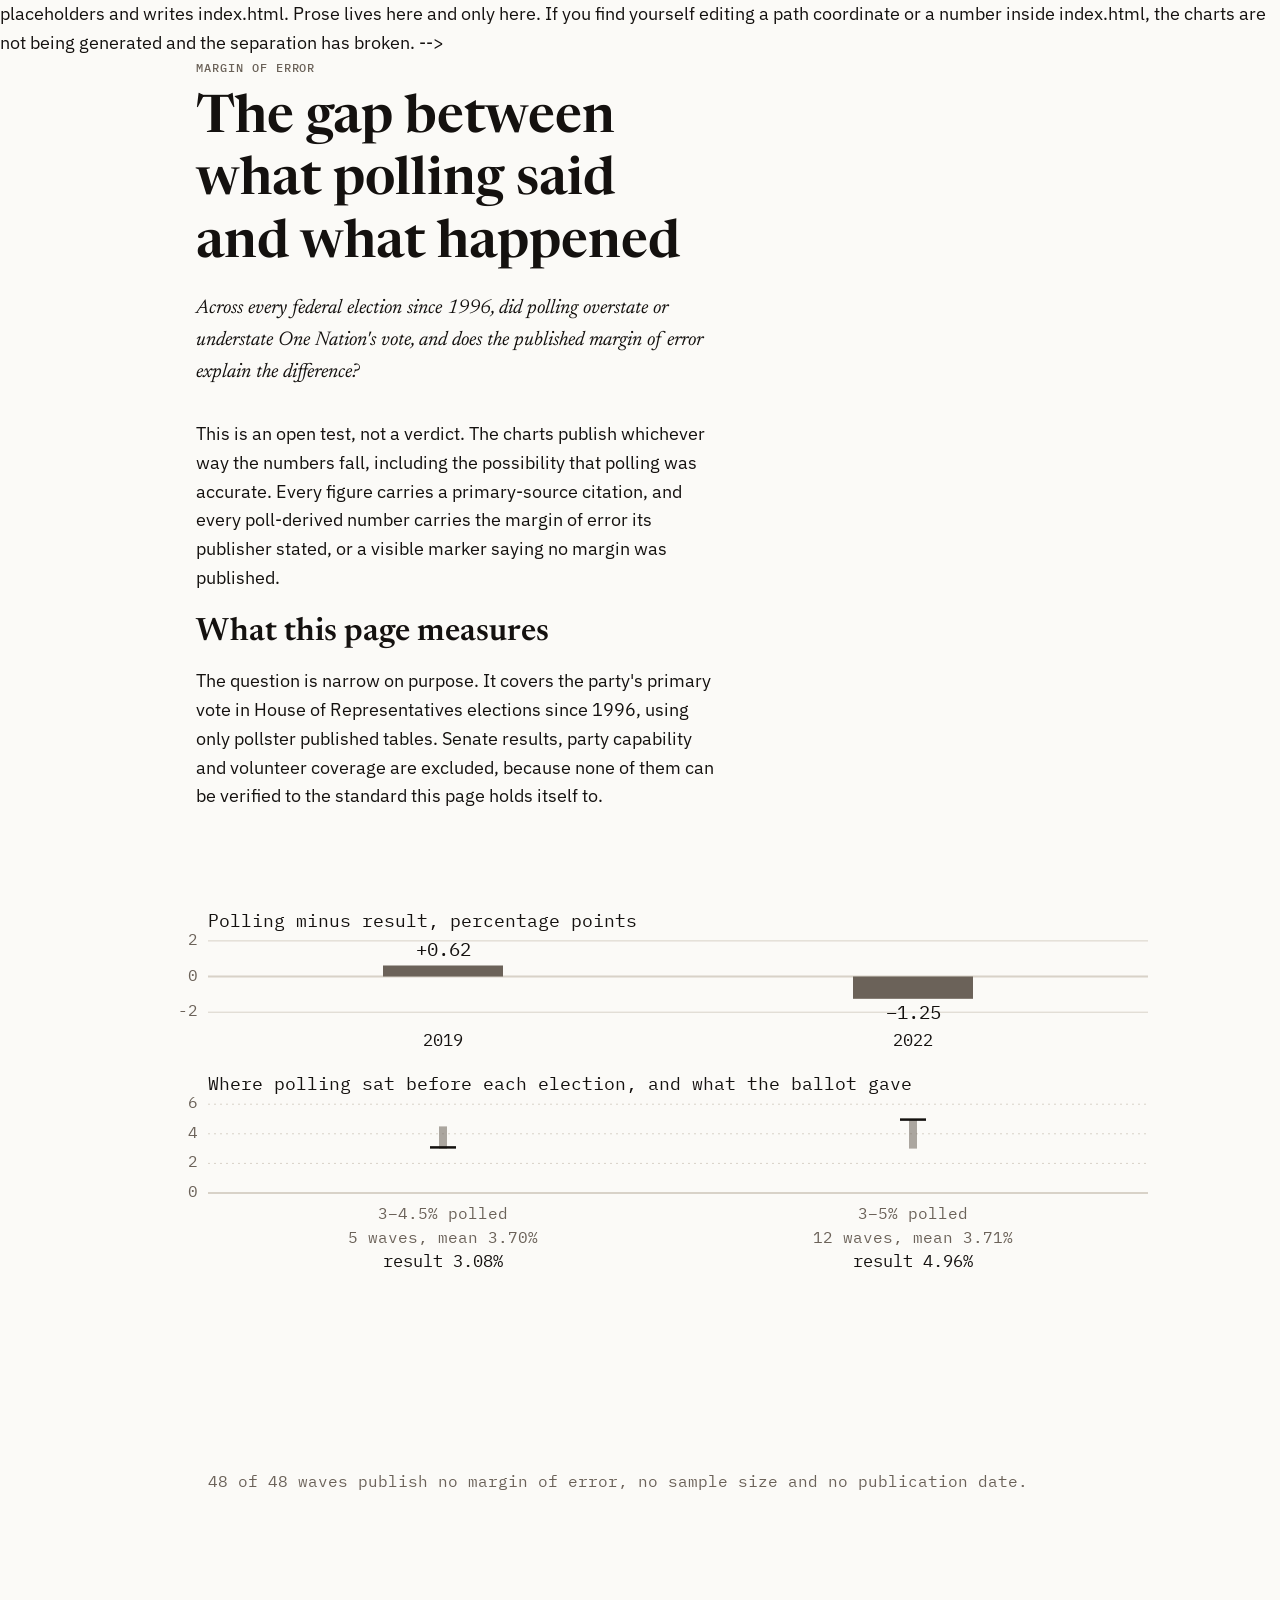
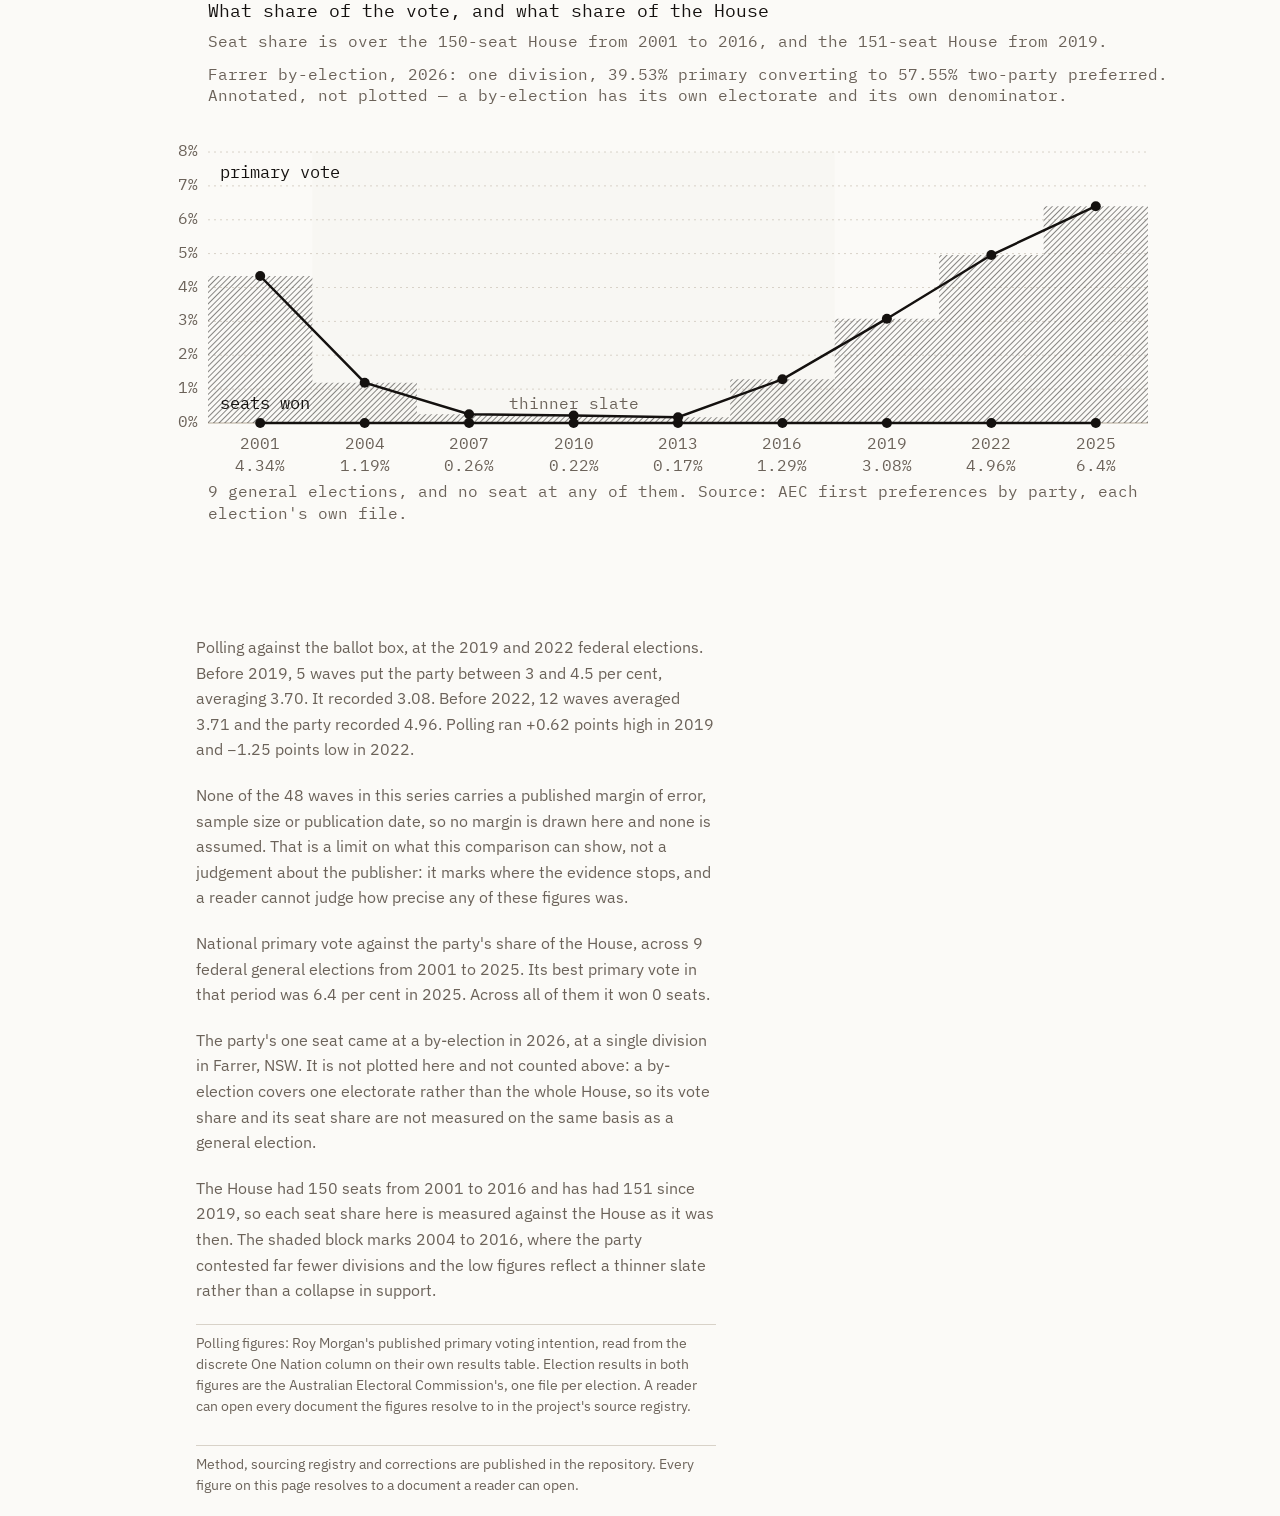
==== commit 514fbc7a: "Start panel 2's plot below its own title Chart 01's wide variant drew its panel-2 title inside the p" ====
--- a/index.html
+++ b/index.html
@@ -105,26 +105,26 @@
   <text x="809.0" y="183.16000000000003" text-anchor="middle" font-size="17" text-anchor="middle" fill="var(--color-ink)">2022</text>
   <text x="809.0" y="155.8" text-anchor="middle" font-size="19" text-anchor="middle" fill="var(--color-ink)">−1.25</text>
   <text x="104" y="227.2" font-size="18" fill="var(--color-ink)">Where polling sat before each election, and what the ballot gave</text>
-  <line x1="104" y1="291.6" x2="1044" y2="291.6" stroke="var(--color-rule)" stroke-width="2" stroke-dasharray="none" />
-  <text x="94" y="295.6" font-size="16" text-anchor="end" fill="var(--color-ink-muted)">0</text>
-  <line x1="104" y1="264.2" x2="1044" y2="264.2" stroke="var(--color-rule)" stroke-width="1" stroke-dasharray="2 4" />
-  <text x="94" y="268.2" font-size="16" text-anchor="end" fill="var(--color-ink-muted)">2</text>
-  <line x1="104" y1="236.8" x2="1044" y2="236.8" stroke="var(--color-rule)" stroke-width="1" stroke-dasharray="2 4" />
-  <text x="94" y="240.8" font-size="16" text-anchor="end" fill="var(--color-ink-muted)">4</text>
-  <line x1="104" y1="209.4" x2="1044" y2="209.4" stroke="var(--color-rule)" stroke-width="1" stroke-dasharray="2 4" />
-  <text x="94" y="213.4" font-size="16" text-anchor="end" fill="var(--color-ink-muted)">6</text>
-  <line x1="339.0" y1="250.5" x2="339.0" y2="230.0" stroke="var(--band-edge)" stroke-width="8" stroke-linecap="butt" opacity="0.55" />
-  <line x1="339.0" y1="241.0" x2="339.0" y2="241.0" stroke="var(--color-ink)" stroke-width="1" />
-  <line x1="326.0" y1="249.4" x2="352.0" y2="249.4" stroke="var(--color-ink)" stroke-width="2.5" />
-  <text x="339.0" y="317.64" font-size="16" text-anchor="middle" fill="var(--color-ink-muted)">3&#8211;4.5% polled</text>
-  <text x="339.0" y="341.64" font-size="16" text-anchor="middle" fill="var(--color-ink-muted)">5 waves, mean 3.70%</text>
-  <text x="339.0" y="365.64" font-size="17" text-anchor="middle" fill="var(--color-ink)">result 3.08%</text>
-  <line x1="809.0" y1="250.5" x2="809.0" y2="223.1" stroke="var(--band-edge)" stroke-width="8" stroke-linecap="butt" opacity="0.55" />
-  <line x1="809.0" y1="240.8" x2="809.0" y2="240.8" stroke="var(--color-ink)" stroke-width="1" />
-  <line x1="796.0" y1="223.7" x2="822.0" y2="223.7" stroke="var(--color-ink)" stroke-width="2.5" />
-  <text x="809.0" y="317.64" font-size="16" text-anchor="middle" fill="var(--color-ink-muted)">3&#8211;5% polled</text>
-  <text x="809.0" y="341.64" font-size="16" text-anchor="middle" fill="var(--color-ink-muted)">12 waves, mean 3.71%</text>
-  <text x="809.0" y="365.64" font-size="17" text-anchor="middle" fill="var(--color-ink)">result 4.96%</text>
+  <line x1="104" y1="330.0" x2="1044" y2="330.0" stroke="var(--color-rule)" stroke-width="2" stroke-dasharray="none" />
+  <text x="94" y="334.0" font-size="16" text-anchor="end" fill="var(--color-ink-muted)">0</text>
+  <line x1="104" y1="300.4" x2="1044" y2="300.4" stroke="var(--color-rule)" stroke-width="1" stroke-dasharray="2 4" />
+  <text x="94" y="304.4" font-size="16" text-anchor="end" fill="var(--color-ink-muted)">2</text>
+  <line x1="104" y1="270.8" x2="1044" y2="270.8" stroke="var(--color-rule)" stroke-width="1" stroke-dasharray="2 4" />
+  <text x="94" y="274.8" font-size="16" text-anchor="end" fill="var(--color-ink-muted)">4</text>
+  <line x1="104" y1="241.2" x2="1044" y2="241.2" stroke="var(--color-rule)" stroke-width="1" stroke-dasharray="2 4" />
+  <text x="94" y="245.2" font-size="16" text-anchor="end" fill="var(--color-ink-muted)">6</text>
+  <line x1="339.0" y1="285.6" x2="339.0" y2="263.4" stroke="var(--band-edge)" stroke-width="8" stroke-linecap="butt" opacity="0.55" />
+  <line x1="339.0" y1="275.2" x2="339.0" y2="275.2" stroke="var(--color-ink)" stroke-width="1" />
+  <line x1="326.0" y1="284.4" x2="352.0" y2="284.4" stroke="var(--color-ink)" stroke-width="2.5" />
+  <text x="339.0" y="356" font-size="16" text-anchor="middle" fill="var(--color-ink-muted)">3&#8211;4.5% polled</text>
+  <text x="339.0" y="380" font-size="16" text-anchor="middle" fill="var(--color-ink-muted)">5 waves, mean 3.70%</text>
+  <text x="339.0" y="404" font-size="17" text-anchor="middle" fill="var(--color-ink)">result 3.08%</text>
+  <line x1="809.0" y1="285.6" x2="809.0" y2="256.0" stroke="var(--band-edge)" stroke-width="8" stroke-linecap="butt" opacity="0.55" />
+  <line x1="809.0" y1="275.1" x2="809.0" y2="275.1" stroke="var(--color-ink)" stroke-width="1" />
+  <line x1="796.0" y1="256.6" x2="822.0" y2="256.6" stroke="var(--color-ink)" stroke-width="2.5" />
+  <text x="809.0" y="356" font-size="16" text-anchor="middle" fill="var(--color-ink-muted)">3&#8211;5% polled</text>
+  <text x="809.0" y="380" font-size="16" text-anchor="middle" fill="var(--color-ink-muted)">12 waves, mean 3.71%</text>
+  <text x="809.0" y="404" font-size="17" text-anchor="middle" fill="var(--color-ink)">result 4.96%</text>
   <text x="104" y="624" font-size="16" fill="var(--color-ink-muted)">48 of 48 waves publish no margin of error, no sample size and no publication date.</text>
   </svg>
     <svg xmlns="http://www.w3.org/2000/svg" viewBox="0 0 420 620" class="chart chart-narrow" role="img" aria-labelledby="chart-01-title-narrow chart-01-desc-narrow" data-source-id="roymorgan-pvi aec-hor-2019-fp-by-party aec-hor-2022-fp-by-party" font-family="IBM Plex Mono, ui-monospace, monospace" style="aspect-ratio: 420 / 620; font-variant-numeric: tabular-nums">
--- a/src/margin-of-error.css
+++ b/src/margin-of-error.css
@@ -345,8 +345,21 @@
    legible; undersized is not.
 
    So the switch is where the wide variant stops being legible, not where the
-   grid changes. Measured: 10.10px at 320px, 22.0px at 640px, 16.0px at 1280px. */
-@media (max-width: 1099px) {
+   grid changes.
+
+   The track reaches its full 1072px only at a viewport of 1135px, because the
+   layout is capped at --track-full and carries inline padding. Sweeping the
+   width one pixel at a time: a 1134px viewport leaves the track at 1071px, so
+   the scale is 0.9991 and the 16px labels render at 15.99px — under the floor.
+   At 1135px the scale is exactly 1.0 and they land on 16.00px.
+
+   The breakpoint was previously 1100px, which left every viewport from 1100 to
+   1134px showing the wide variant at 15.48px to 15.99px. The earlier rule was
+   derived from measurements taken at 320, 640 and 1280px and never at the
+   breakpoint itself, so the gap was invisible. Measured now: 10.10px at 320px,
+   22.0px at 640px, 15.48px at 1100px, 15.99px at 1134px, 16.00px at 1135px,
+   16.00px at 1280px. */
+@media (max-width: 1134px) {
   figure .chart-narrow {
     display: block;
   }
